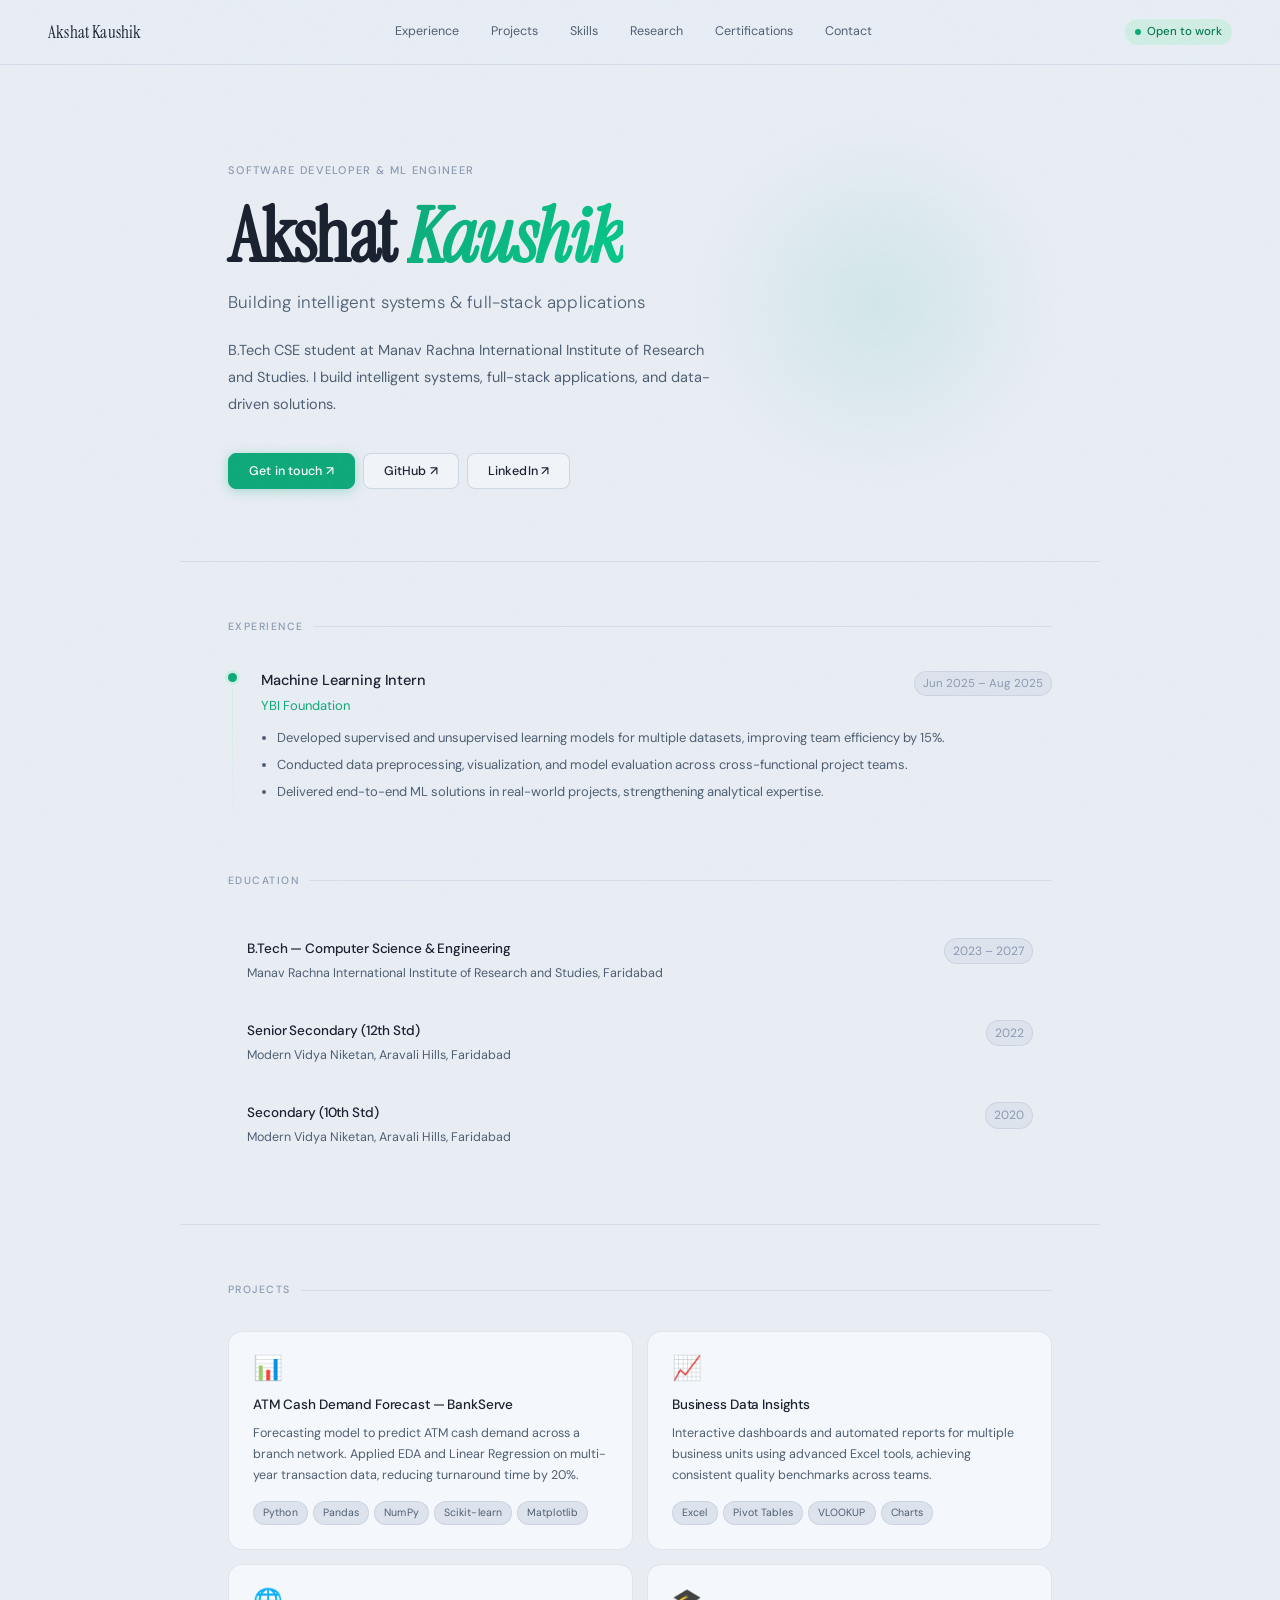
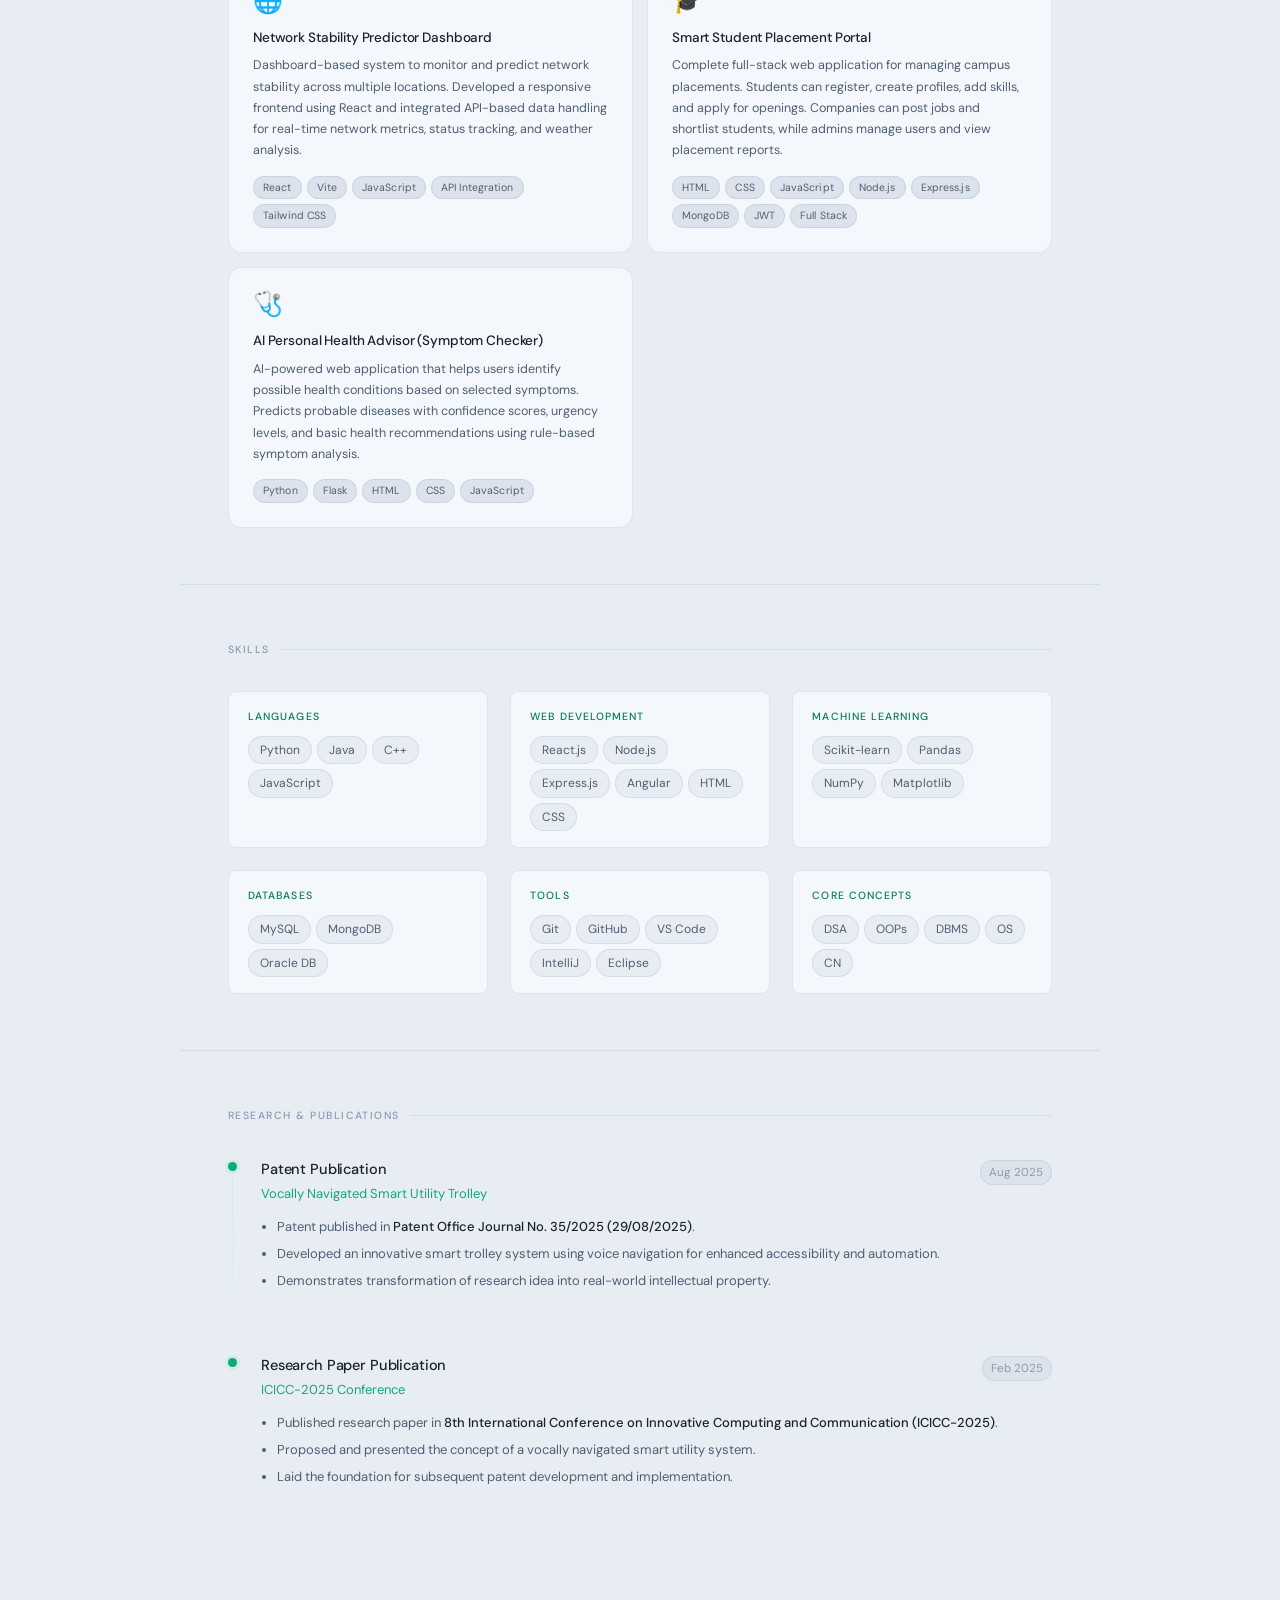
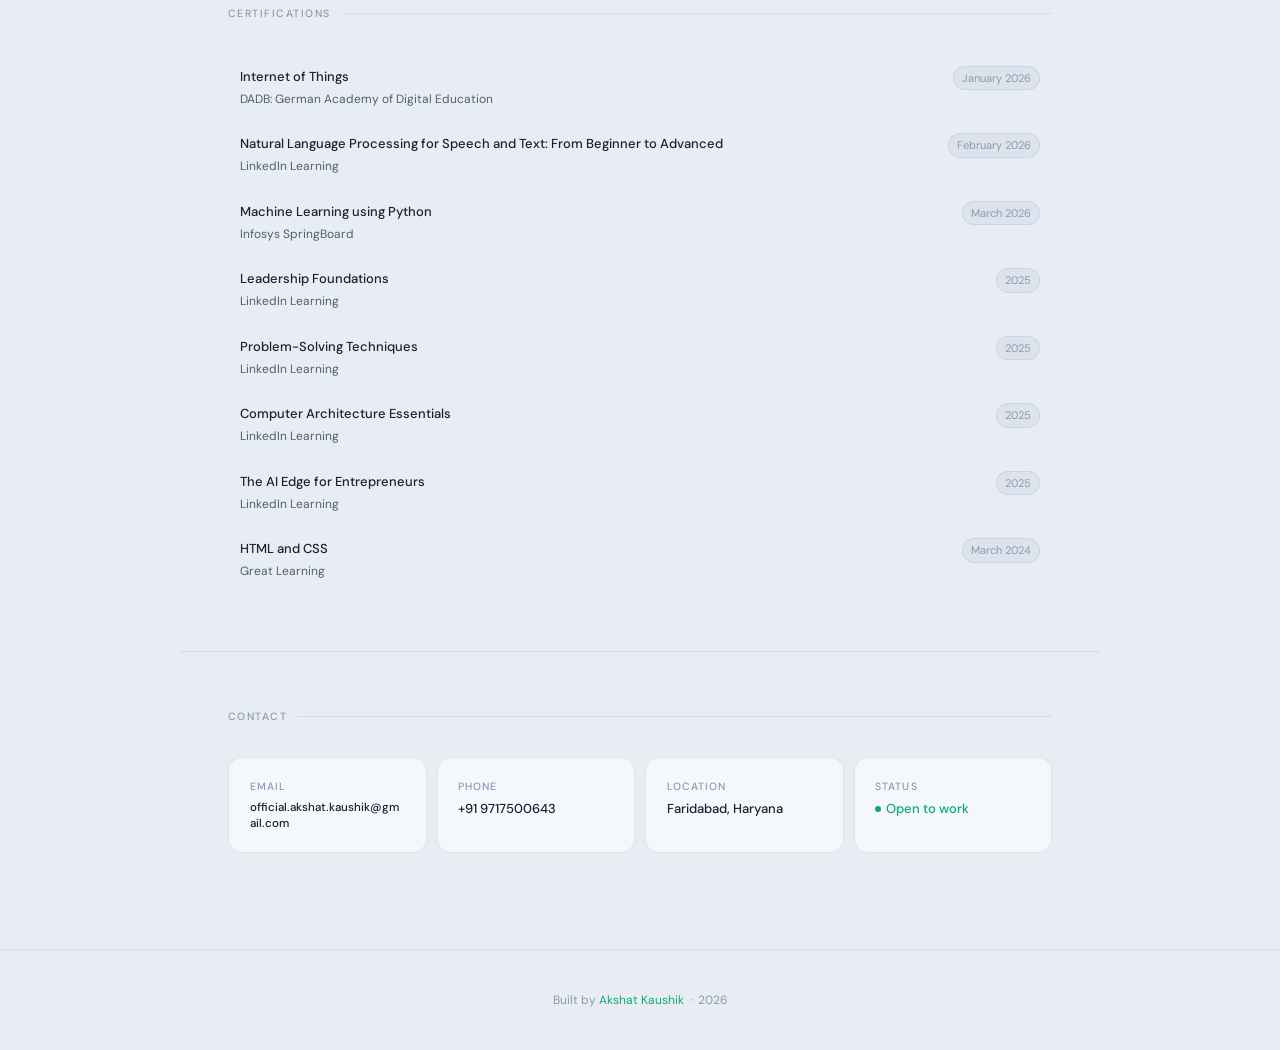
==== index.html @ cd7ef540 "Update print statement from 'Hello' to 'Goodbye'" ====
<!DOCTYPE html>
<html lang="en">
<head>
  <meta charset="UTF-8" />
  <meta name="viewport" content="width=device-width, initial-scale=1.0"/>
  <title>Akshat Kaushik — Portfolio</title>
  <link rel="preconnect" href="https://fonts.googleapis.com">
  <link href="https://fonts.googleapis.com/css2?family=Instrument+Serif:ital@0;1&family=DM+Sans:opsz,wght@9..40,300;9..40,400;9..40,500&display=swap" rel="stylesheet">
  <style>
    :root {
      --teal: #0EA97A;
      --teal-dark: #0A7A58;
      --teal-light: #d0ede4;
      --teal-glow: rgba(14,169,122,0.1);
      --text: #1a2230;
      --text-muted: #4e5f72;
      --text-faint: #8a9ab0;
      --border: rgba(99,130,166,0.15);
      --border-strong: rgba(99,130,166,0.25);
      --bg: #e8edf4;
      --bg-alt: #dde3ec;
      --white: #f0f4f9;
      --card-bg: #f4f7fb;
      --shadow-sm: 0 1px 3px rgba(60,80,110,0.07), 0 1px 8px rgba(60,80,110,0.05);
      --shadow-md: 0 4px 16px rgba(60,80,110,0.1), 0 1px 4px rgba(60,80,110,0.06);
      --shadow-lg: 0 12px 40px rgba(60,80,110,0.14), 0 2px 8px rgba(60,80,110,0.08);
      --radius: 14px;
      --radius-sm: 8px;
    }

    *, *::before, *::after { box-sizing: border-box; margin: 0; padding: 0; }
    html { scroll-behavior: smooth; }

    body {
      font-family: 'DM Sans', sans-serif;
      background: var(--bg);
      color: var(--text);
      font-size: 15px;
      line-height: 1.7;
      -webkit-font-smoothing: antialiased;
    }

    a { color: inherit; text-decoration: none; }

    /* ── NOISE TEXTURE OVERLAY ── */
    body::before {
      content: '';
      position: fixed;
      inset: 0;
      background-image: url("data:image/svg+xml,%3Csvg viewBox='0 0 200 200' xmlns='http://www.w3.org/2000/svg'%3E%3Cfilter id='n'%3E%3CfeTurbulence type='fractalNoise' baseFrequency='0.9' numOctaves='4' stitchTiles='stitch'/%3E%3C/filter%3E%3Crect width='100%25' height='100%25' filter='url(%23n)' opacity='0.03'/%3E%3C/svg%3E");
      pointer-events: none;
      z-index: 1000;
      opacity: 0.4;
    }

    /* ── NAV ── */
    nav {
      display: flex;
      justify-content: space-between;
      align-items: center;
      padding: 1.1rem 3rem;
      border-bottom: 1px solid var(--border);
      background: rgba(232,237,244,0.88);
      backdrop-filter: blur(16px) saturate(1.4);
      -webkit-backdrop-filter: blur(16px) saturate(1.4);
      position: sticky;
      top: 0;
      z-index: 100;
    }

    .nav-name {
      font-family: 'Instrument Serif', serif;
      font-size: 17px;
      letter-spacing: 0.01em;
    }

    .nav-links {
      display: flex;
      gap: 2rem;
      font-size: 12.5px;
      color: var(--text-muted);
      font-weight: 400;
    }

    .nav-links a {
      transition: color 0.15s;
      position: relative;
    }

    .nav-links a::after {
      content: '';
      position: absolute;
      bottom: -2px;
      left: 0;
      width: 0;
      height: 1px;
      background: var(--teal);
      transition: width 0.2s ease;
    }

    .nav-links a:hover { color: var(--teal); }
    .nav-links a:hover::after { width: 100%; }

    .nav-status {
      display: flex;
      align-items: center;
      gap: 6px;
      font-size: 11.5px;
      color: var(--teal-dark);
      background: var(--teal-light);
      padding: 3px 10px;
      border-radius: 20px;
      font-weight: 500;
    }

    .status-dot {
      width: 6px;
      height: 6px;
      border-radius: 50%;
      background: var(--teal);
      animation: pulse 2.4s ease-in-out infinite;
    }

    @keyframes pulse {
      0%, 100% { opacity: 1; transform: scale(1); }
      50% { opacity: 0.4; transform: scale(0.85); }
    }

    /* ── HERO ── */
    .hero {
      max-width: 920px;
      margin: 0 auto;
      padding: 6rem 3rem 4.5rem;
      position: relative;
    }

    .hero::before {
      content: '';
      position: absolute;
      top: 3rem;
      right: 2rem;
      width: 380px;
      height: 380px;
      background: radial-gradient(circle, var(--teal-glow) 0%, transparent 70%);
      pointer-events: none;
    }

    .hero-eyebrow {
      font-size: 11px;
      text-transform: uppercase;
      letter-spacing: 0.12em;
      color: var(--text-faint);
      margin-bottom: 1.2rem;
      font-weight: 500;
    }

    .hero-name {
      font-family: 'Instrument Serif', serif;
      font-size: clamp(48px, 7vw, 76px);
      line-height: 1.0;
      margin-bottom: 0.8rem;
      letter-spacing: -0.02em;
    }

    .hero-name em {
      font-style: italic;
      color: var(--teal);
      background: linear-gradient(135deg, var(--teal) 0%, #07c98a 100%);
      -webkit-background-clip: text;
      -webkit-text-fill-color: transparent;
      background-clip: text;
    }

    .hero-tagline {
      font-size: 17px;
      color: var(--text-muted);
      font-weight: 300;
      margin-bottom: 1.3rem;
      letter-spacing: 0.01em;
    }

    .hero-desc {
      font-size: 14.5px;
      color: var(--text-muted);
      max-width: 500px;
      margin-bottom: 2.2rem;
      line-height: 1.85;
    }

    .cta-row { display: flex; gap: 8px; flex-wrap: wrap; align-items: center; }

    .btn {
      font-size: 12.5px;
      font-family: 'DM Sans', sans-serif;
      font-weight: 500;
      padding: 9px 20px;
      border-radius: var(--radius-sm);
      border: 1px solid var(--border-strong);
      background: var(--white);
      color: var(--text);
      cursor: pointer;
      transition: all 0.18s ease;
      display: inline-flex;
      align-items: center;
      gap: 5px;
      letter-spacing: 0.01em;
    }

    .btn:hover {
      border-color: var(--border-strong);
      background: var(--bg-alt);
      transform: translateY(-1px);
      box-shadow: var(--shadow-sm);
    }

    .btn-primary {
      background: var(--teal);
      color: #fff;
      border-color: var(--teal);
      box-shadow: 0 2px 12px rgba(14,169,122,0.3);
    }

    .btn-primary:hover {
      background: var(--teal-dark);
      border-color: var(--teal-dark);
      box-shadow: 0 4px 20px rgba(14,169,122,0.4);
    }

    /* ── LAYOUT ── */
    .section {
      max-width: 920px;
      margin: 0 auto;
      padding: 3.5rem 3rem;
    }

    hr.divider {
      border: none;
      border-top: 1px solid var(--border);
      max-width: 920px;
      margin: 0 auto;
    }

    .section-label {
      font-size: 10.5px;
      text-transform: uppercase;
      letter-spacing: 0.14em;
      color: var(--text-faint);
      margin-bottom: 2rem;
      font-weight: 500;
      display: flex;
      align-items: center;
      gap: 10px;
    }

    .section-label::after {
      content: '';
      flex: 1;
      height: 1px;
      background: var(--border);
    }

    /* ── EXPERIENCE ── */
    .exp-item {
      display: flex;
      gap: 1.5rem;
      margin-bottom: 1.5rem;
    }

    .exp-track {
      display: flex;
      flex-direction: column;
      align-items: center;
      flex-shrink: 0;
      padding-top: 5px;
    }

    .exp-dot {
      width: 9px;
      height: 9px;
      border-radius: 50%;
      background: var(--teal);
      flex-shrink: 0;
      box-shadow: 0 0 0 3px var(--teal-light);
    }

    .exp-line {
      flex: 1;
      width: 1px;
      background: linear-gradient(to bottom, var(--teal-light), transparent);
      margin-top: 7px;
    }

    .exp-body {
      padding-bottom: 2rem;
      flex: 1;
    }

    .exp-meta {
      display: flex;
      justify-content: space-between;
      align-items: flex-start;
      flex-wrap: wrap;
      gap: 4px;
      margin-bottom: 10px;
    }

    .exp-role {
      font-size: 14.5px;
      font-weight: 500;
      letter-spacing: -0.01em;
    }

    .exp-company {
      font-size: 13px;
      color: var(--teal);
      margin-top: 2px;
      font-weight: 400;
    }

    .exp-date {
      font-size: 11.5px;
      color: var(--text-faint);
      margin-top: 3px;
      background: var(--bg-alt);
      padding: 2px 8px;
      border-radius: 20px;
      border: 1px solid var(--border);
    }

    .exp-bullets {
      padding-left: 1rem;
      margin-top: 8px;
    }

    .exp-bullets li {
      font-size: 13px;
      color: var(--text-muted);
      margin-bottom: 5px;
      line-height: 1.7;
    }

    .exp-bullets li strong {
      color: var(--text);
      font-weight: 500;
    }

    /* ── EDUCATION ── */
    .edu-list { display: flex; flex-direction: column; }

    .edu-item {
      padding: 1rem 1.2rem;
      border-radius: var(--radius-sm);
      margin-bottom: 4px;
      transition: background 0.15s;
      display: flex;
      justify-content: space-between;
      align-items: flex-start;
      gap: 1rem;
    }

    .edu-item:hover { background: var(--bg-alt); }

    .edu-degree {
      font-size: 13.5px;
      font-weight: 500;
      letter-spacing: -0.01em;
    }

    .edu-school {
      font-size: 12.5px;
      color: var(--text-muted);
      margin-top: 2px;
    }

    .edu-meta {
      font-size: 11.5px;
      color: var(--text-faint);
      text-align: right;
      flex-shrink: 0;
    }

    .edu-year {
      font-size: 12px;
      color: var(--text-faint);
      background: var(--bg-alt);
      padding: 2px 8px;
      border-radius: 20px;
      border: 1px solid var(--border);
      white-space: nowrap;
    }

    /* ── PROJECTS ── */
    .projects-grid {
      display: grid;
      grid-template-columns: repeat(auto-fill, minmax(270px, 1fr));
      gap: 14px;
    }

    .project-card {
      background: var(--card-bg);
      border: 1px solid var(--border);
      border-radius: var(--radius);
      padding: 1.5rem;
      transition: box-shadow 0.22s ease, transform 0.22s ease, border-color 0.22s ease;
      display: flex;
      flex-direction: column;
      gap: 0;
      position: relative;
      overflow: hidden;
    }

    .project-card::before {
      content: '';
      position: absolute;
      top: 0;
      left: 0;
      right: 0;
      height: 2px;
      background: linear-gradient(90deg, var(--teal), #07c98a);
      opacity: 0;
      transition: opacity 0.22s ease;
    }

    .project-card:hover {
      box-shadow: var(--shadow-lg);
      transform: translateY(-3px);
      border-color: rgba(14,169,122,0.2);
    }

    .project-card:hover::before {
      opacity: 1;
    }

    .project-header {
      display: flex;
      align-items: flex-start;
      justify-content: space-between;
      margin-bottom: 12px;
    }

    .project-icon {
      font-size: 24px;
      line-height: 1;
    }

    .project-arrow {
      font-size: 16px;
      color: var(--text-faint);
      opacity: 0;
      transform: translateX(-4px);
      transition: all 0.2s;
    }

    .project-card:hover .project-arrow {
      opacity: 1;
      transform: translateX(0);
    }

    .project-title {
      font-size: 13.5px;
      font-weight: 500;
      margin-bottom: 8px;
      letter-spacing: -0.01em;
      line-height: 1.45;
    }

    .project-desc {
      font-size: 12.5px;
      color: var(--text-muted);
      line-height: 1.7;
      margin-bottom: 14px;
      flex: 1;
    }

    .tech-pills {
      display: flex;
      flex-wrap: wrap;
      gap: 5px;
      margin-top: auto;
    }

    .tech-pill {
      font-size: 10.5px;
      padding: 2px 9px;
      border-radius: 20px;
      background: var(--bg-alt);
      color: var(--text-muted);
      border: 1px solid var(--border);
      font-weight: 400;
      letter-spacing: 0.01em;
    }

    /* ── SKILLS ── */
    .skills-grid {
      display: grid;
      grid-template-columns: repeat(auto-fill, minmax(230px, 1fr));
      gap: 1.4rem;
    }

    .skill-group {
      background: var(--card-bg);
      border: 1px solid var(--border);
      border-radius: var(--radius-sm);
      padding: 1rem 1.2rem;
    }

    .skill-group-name {
      font-size: 10.5px;
      color: var(--teal-dark);
      margin-bottom: 10px;
      text-transform: uppercase;
      letter-spacing: 0.1em;
      font-weight: 500;
    }

    .pills { display: flex; flex-wrap: wrap; gap: 5px; }

    .pill {
      font-size: 12px;
      padding: 3px 11px;
      border-radius: 20px;
      border: 1px solid var(--border);
      color: var(--text-muted);
      background: var(--bg);
      transition: all 0.15s;
    }

    .pill:hover {
      border-color: rgba(14,169,122,0.3);
      color: var(--teal-dark);
      background: var(--teal-light);
    }

    /* ── CERTIFICATIONS ── */
    .cert-row {
      display: flex;
      justify-content: space-between;
      align-items: flex-start;
      padding: 11px 12px;
      border-radius: var(--radius-sm);
      flex-wrap: wrap;
      gap: 6px;
      margin-bottom: 2px;
      transition: background 0.15s;
    }

    .cert-row:hover { background: var(--bg-alt); }

    .cert-name {
      font-size: 13px;
      font-weight: 500;
    }

    .cert-issuer {
      font-size: 12px;
      color: var(--text-muted);
      margin-top: 1px;
    }

    .cert-date {
      font-size: 11px;
      color: var(--text-faint);
      background: var(--bg-alt);
      padding: 2px 8px;
      border-radius: 20px;
      border: 1px solid var(--border);
      white-space: nowrap;
      align-self: flex-start;
      flex-shrink: 0;
    }

    /* ── CONTACT ── */
    .contact-grid {
      display: grid;
      grid-template-columns: repeat(auto-fill, minmax(180px, 1fr));
      gap: 10px;
    }

    .contact-card {
      background: var(--card-bg);
      border: 1px solid var(--border);
      border-radius: var(--radius);
      padding: 1.2rem 1.3rem;
      transition: box-shadow 0.2s, transform 0.2s;
    }

    .contact-card:hover {
      box-shadow: var(--shadow-md);
      transform: translateY(-2px);
    }

    .contact-label {
      font-size: 10.5px;
      color: var(--text-faint);
      text-transform: uppercase;
      letter-spacing: 0.1em;
      margin-bottom: 5px;
      font-weight: 500;
    }

    .contact-value {
      font-size: 13px;
      font-weight: 500;
      word-break: break-all;
      line-height: 1.4;
    }

    .contact-value.open {
      color: var(--teal);
      display: flex;
      align-items: center;
      gap: 5px;
    }

    .contact-value.open::before {
      content: '';
      width: 6px;
      height: 6px;
      border-radius: 50%;
      background: var(--teal);
      animation: pulse 2s infinite;
      flex-shrink: 0;
    }

    /* ── FOOTER ── */
    footer {
      text-align: center;
      padding: 2.5rem 2rem;
      font-size: 12px;
      color: var(--text-faint);
      border-top: 1px solid var(--border);
      margin-top: 2rem;
    }

    footer span {
      color: var(--teal);
    }

    /* ── FADE IN ── */
    .fade-in {
      opacity: 0;
      transform: translateY(18px);
      transition: opacity 0.55s ease, transform 0.55s ease;
    }

    .fade-in.visible {
      opacity: 1;
      transform: none;
    }

    /* ── RESPONSIVE ── */
    @media (max-width: 680px) {
      nav { padding: 1rem 1.4rem; }
      .nav-links { display: none; }
      .hero, .section { padding-left: 1.4rem; padding-right: 1.4rem; }
      .hero { padding-top: 3.5rem; }
      .projects-grid { grid-template-columns: 1fr; }
      .skills-grid { grid-template-columns: 1fr 1fr; }
    }
  </style>
</head>
<body>

<nav>
  <span class="nav-name">Akshat Kaushik</span>
  <div class="nav-links">
    <a href="#experience">Experience</a>
    <a href="#projects">Projects</a>
    <a href="#skills">Skills</a>
    <a href="#research">Research</a>
    <a href="#certifications">Certifications</a>
    <a href="#contact">Contact</a>
  </div>
  <div class="nav-status"><span class="status-dot"></span>Open to work</div>
</nav>

<!-- HERO -->
<div class="hero fade-in" id="about">
  <div class="hero-eyebrow">Software Developer &amp; ML Engineer</div>
  <h1 class="hero-name">Akshat <em>Kaushik</em></h1>
  <p class="hero-tagline">Building intelligent systems &amp; full-stack applications</p>
  <p class="hero-desc">B.Tech CSE student at Manav Rachna International Institute of Research and Studies. I build intelligent systems, full-stack applications, and data-driven solutions.</p>
  <div class="cta-row">
    <a href="mailto:official.akshat.kaushik@gmail.com"><button class="btn btn-primary">Get in touch ↗</button></a>
    <a href="https://github.com/Ak-270704" target="_blank"><button class="btn">GitHub ↗</button></a>
    <a href="https://www.linkedin.com/in/aksshat-kausshik-b6672625a/" target="_blank"><button class="btn">LinkedIn ↗</button></a>
  </div>
</div>

<hr class="divider">

<!-- EXPERIENCE + EDUCATION -->
<div class="section fade-in" id="experience">
  <div class="section-label">Experience</div>
  <div class="exp-item">
    <div class="exp-track">
      <div class="exp-dot"></div>
      <div class="exp-line"></div>
    </div>
    <div class="exp-body">
      <div class="exp-meta">
        <div>
          <div class="exp-role">Machine Learning Intern</div>
          <div class="exp-company">YBI Foundation</div>
        </div>
        <div class="exp-date">Jun 2025 – Aug 2025</div>
      </div>
      <ul class="exp-bullets">
        <li>Developed supervised and unsupervised learning models for multiple datasets, improving team efficiency by 15%.</li>
        <li>Conducted data preprocessing, visualization, and model evaluation across cross-functional project teams.</li>
        <li>Delivered end-to-end ML solutions in real-world projects, strengthening analytical expertise.</li>
      </ul>
    </div>
  </div>

  <div class="section-label" style="margin-top: 2rem;">Education</div>
  <div class="edu-list">
    <div class="edu-item">
      <div>
        <div class="edu-degree">B.Tech — Computer Science &amp; Engineering</div>
        <div class="edu-school">Manav Rachna International Institute of Research and Studies, Faridabad</div>
      </div>
      <div class="edu-year">2023 – 2027</div>
    </div>
    <div class="edu-item">
      <div>
        <div class="edu-degree">Senior Secondary (12th Std)</div>
        <div class="edu-school">Modern Vidya Niketan, Aravali Hills, Faridabad</div>
      </div>
      <div class="edu-year">2022</div>
    </div>
    <div class="edu-item">
      <div>
        <div class="edu-degree">Secondary (10th Std)</div>
        <div class="edu-school">Modern Vidya Niketan, Aravali Hills, Faridabad</div>
      </div>
      <div class="edu-year">2020</div>
    </div>
  </div>
</div>

<hr class="divider">

<!-- PROJECTS -->
<div class="section fade-in" id="projects">
  <div class="section-label">Projects</div>
  <div class="projects-grid">

    <div class="project-card">
      <div class="project-header">
        <div class="project-icon">📊</div>
        <span class="project-arrow">↗</span>
      </div>
      <div class="project-title">ATM Cash Demand Forecast — BankServe</div>
      <div class="project-desc">Forecasting model to predict ATM cash demand across a branch network. Applied EDA and Linear Regression on multi-year transaction data, reducing turnaround time by 20%.</div>
      <div class="tech-pills">
        <span class="tech-pill">Python</span>
        <span class="tech-pill">Pandas</span>
        <span class="tech-pill">NumPy</span>
        <span class="tech-pill">Scikit-learn</span>
        <span class="tech-pill">Matplotlib</span>
      </div>
    </div>

    <div class="project-card">
      <div class="project-header">
        <div class="project-icon">📈</div>
        <span class="project-arrow">↗</span>
      </div>
      <div class="project-title">Business Data Insights</div>
      <div class="project-desc">Interactive dashboards and automated reports for multiple business units using advanced Excel tools, achieving consistent quality benchmarks across teams.</div>
      <div class="tech-pills">
        <span class="tech-pill">Excel</span>
        <span class="tech-pill">Pivot Tables</span>
        <span class="tech-pill">VLOOKUP</span>
        <span class="tech-pill">Charts</span>
      </div>
    </div>

    <div class="project-card">
      <div class="project-header">
        <div class="project-icon">🌐</div>
        <span class="project-arrow">↗</span>
      </div>
      <div class="project-title">Network Stability Predictor Dashboard</div>
      <div class="project-desc">Dashboard-based system to monitor and predict network stability across multiple locations. Developed a responsive frontend using React and integrated API-based data handling for real-time network metrics, status tracking, and weather analysis.</div>
      <div class="tech-pills">
        <span class="tech-pill">React</span>
        <span class="tech-pill">Vite</span>
        <span class="tech-pill">JavaScript</span>
        <span class="tech-pill">API Integration</span>
        <span class="tech-pill">Tailwind CSS</span>
      </div>
    </div>

    <div class="project-card">
      <div class="project-header">
        <div class="project-icon">🎓</div>
        <span class="project-arrow">↗</span>
      </div>
      <div class="project-title">Smart Student Placement Portal</div>
      <div class="project-desc">Complete full-stack web application for managing campus placements. Students can register, create profiles, add skills, and apply for openings. Companies can post jobs and shortlist students, while admins manage users and view placement reports.</div>
      <div class="tech-pills">
        <span class="tech-pill">HTML</span>
        <span class="tech-pill">CSS</span>
        <span class="tech-pill">JavaScript</span>
        <span class="tech-pill">Node.js</span>
        <span class="tech-pill">Express.js</span>
        <span class="tech-pill">MongoDB</span>
        <span class="tech-pill">JWT</span>
        <span class="tech-pill">Full Stack</span>
      </div>
    </div>

    <div class="project-card">
      <div class="project-header">
        <div class="project-icon">🩺</div>
        <span class="project-arrow">↗</span>
      </div>
      <div class="project-title">AI Personal Health Advisor (Symptom Checker)</div>
      <div class="project-desc">AI-powered web application that helps users identify possible health conditions based on selected symptoms. Predicts probable diseases with confidence scores, urgency levels, and basic health recommendations using rule-based symptom analysis.</div>
      <div class="tech-pills">
        <span class="tech-pill">Python</span>
        <span class="tech-pill">Flask</span>
        <span class="tech-pill">HTML</span>
        <span class="tech-pill">CSS</span>
        <span class="tech-pill">JavaScript</span>
      </div>
    </div>

  </div>
</div>

<hr class="divider">

<!-- SKILLS -->
<div class="section fade-in" id="skills">
  <div class="section-label">Skills</div>
  <div class="skills-grid">
    <div class="skill-group">
      <div class="skill-group-name">Languages</div>
      <div class="pills">
        <span class="pill">Python</span><span class="pill">Java</span><span class="pill">C++</span><span class="pill">JavaScript</span>
      </div>
    </div>
    <div class="skill-group">
      <div class="skill-group-name">Web Development</div>
      <div class="pills">
        <span class="pill">React.js</span><span class="pill">Node.js</span><span class="pill">Express.js</span><span class="pill">Angular</span><span class="pill">HTML</span><span class="pill">CSS</span>
      </div>
    </div>
    <div class="skill-group">
      <div class="skill-group-name">Machine Learning</div>
      <div class="pills">
        <span class="pill">Scikit-learn</span><span class="pill">Pandas</span><span class="pill">NumPy</span><span class="pill">Matplotlib</span>
      </div>
    </div>
    <div class="skill-group">
      <div class="skill-group-name">Databases</div>
      <div class="pills">
        <span class="pill">MySQL</span><span class="pill">MongoDB</span><span class="pill">Oracle DB</span>
      </div>
    </div>
    <div class="skill-group">
      <div class="skill-group-name">Tools</div>
      <div class="pills">
        <span class="pill">Git</span><span class="pill">GitHub</span><span class="pill">VS Code</span><span class="pill">IntelliJ</span><span class="pill">Eclipse</span>
      </div>
    </div>
    <div class="skill-group">
      <div class="skill-group-name">Core Concepts</div>
      <div class="pills">
        <span class="pill">DSA</span><span class="pill">OOPs</span><span class="pill">DBMS</span><span class="pill">OS</span><span class="pill">CN</span>
      </div>
    </div>
  </div>
</div>

<hr class="divider">

<!-- RESEARCH & PUBLICATIONS -->
<div class="section fade-in" id="research">
  <div class="section-label">Research &amp; Publications</div>

  <div class="exp-item">
    <div class="exp-track">
      <div class="exp-dot"></div>
      <div class="exp-line"></div>
    </div>
    <div class="exp-body">
      <div class="exp-meta">
        <div>
          <div class="exp-role">Patent Publication</div>
          <div class="exp-company">Vocally Navigated Smart Utility Trolley</div>
        </div>
        <div class="exp-date">Aug 2025</div>
      </div>
      <ul class="exp-bullets">
        <li>Patent published in <strong>Patent Office Journal No. 35/2025 (29/08/2025)</strong>.</li>
        <li>Developed an innovative smart trolley system using voice navigation for enhanced accessibility and automation.</li>
        <li>Demonstrates transformation of research idea into real-world intellectual property.</li>
      </ul>
    </div>
  </div>

  <div class="exp-item">
    <div class="exp-track">
      <div class="exp-dot"></div>
    </div>
    <div class="exp-body">
      <div class="exp-meta">
        <div>
          <div class="exp-role">Research Paper Publication</div>
          <div class="exp-company">ICICC-2025 Conference</div>
        </div>
        <div class="exp-date">Feb 2025</div>
      </div>
      <ul class="exp-bullets">
        <li>Published research paper in <strong>8th International Conference on Innovative Computing and Communication (ICICC-2025)</strong>.</li>
        <li>Proposed and presented the concept of a vocally navigated smart utility system.</li>
        <li>Laid the foundation for subsequent patent development and implementation.</li>
      </ul>
    </div>
  </div>
</div>

<!-- CERTIFICATIONS -->
<div class="section fade-in" id="certifications" style="padding-top: 0;">
  <div class="section-label">Certifications</div>
  <div class="cert-row">
    <div><div class="cert-name">Internet of Things</div><div class="cert-issuer">DADB: German Academy of Digital Education</div></div>
    <div class="cert-date">January 2026</div>
  </div>
  <div class="cert-row">
    <div><div class="cert-name">Natural Language Processing for Speech and Text: From Beginner to Advanced</div><div class="cert-issuer">LinkedIn Learning</div></div>
    <div class="cert-date">February 2026</div>
  </div>
  <div class="cert-row">
    <div><div class="cert-name">Machine Learning using Python</div><div class="cert-issuer">Infosys SpringBoard</div></div>
    <div class="cert-date">March 2026</div>
  </div>
  <div class="cert-row">
    <div><div class="cert-name">Leadership Foundations</div><div class="cert-issuer">LinkedIn Learning</div></div>
    <div class="cert-date">2025</div>
  </div>
  <div class="cert-row">
    <div><div class="cert-name">Problem-Solving Techniques</div><div class="cert-issuer">LinkedIn Learning</div></div>
    <div class="cert-date">2025</div>
  </div>
  <div class="cert-row">
    <div><div class="cert-name">Computer Architecture Essentials</div><div class="cert-issuer">LinkedIn Learning</div></div>
    <div class="cert-date">2025</div>
  </div>
  <div class="cert-row">
    <div><div class="cert-name">The AI Edge for Entrepreneurs</div><div class="cert-issuer">LinkedIn Learning</div></div>
    <div class="cert-date">2025</div>
  </div>
  <div class="cert-row">
    <div><div class="cert-name">HTML and CSS</div><div class="cert-issuer">Great Learning</div></div>
    <div class="cert-date">March 2024</div>
  </div>
</div>

<hr class="divider">

<!-- CONTACT -->
<div class="section fade-in" id="contact" style="padding-bottom: 4rem;">
  <div class="section-label">Contact</div>
  <div class="contact-grid">
    <div class="contact-card">
      <div class="contact-label">Email</div>
      <div class="contact-value" style="font-size:11.5px;">official.akshat.kaushik@gmail.com</div>
    </div>
    <div class="contact-card">
      <div class="contact-label">Phone</div>
      <div class="contact-value">+91 9717500643</div>
    </div>
    <div class="contact-card">
      <div class="contact-label">Location</div>
      <div class="contact-value">Faridabad, Haryana</div>
    </div>
    <div class="contact-card">
      <div class="contact-label">Status</div>
      <div class="contact-value open">Open to work</div>
    </div>
  </div>
</div>

<footer>
  Built by <span>Akshat Kaushik</span> &nbsp;·&nbsp; 2026
</footer>

<script>
  const els = document.querySelectorAll('.fade-in');
  const obs = new IntersectionObserver(entries => {
    entries.forEach(e => { if (e.isIntersecting) { e.target.classList.add('visible'); } });
  }, { threshold: 0.07 });
  els.forEach(el => obs.observe(el));
</script>
</body>
</html>
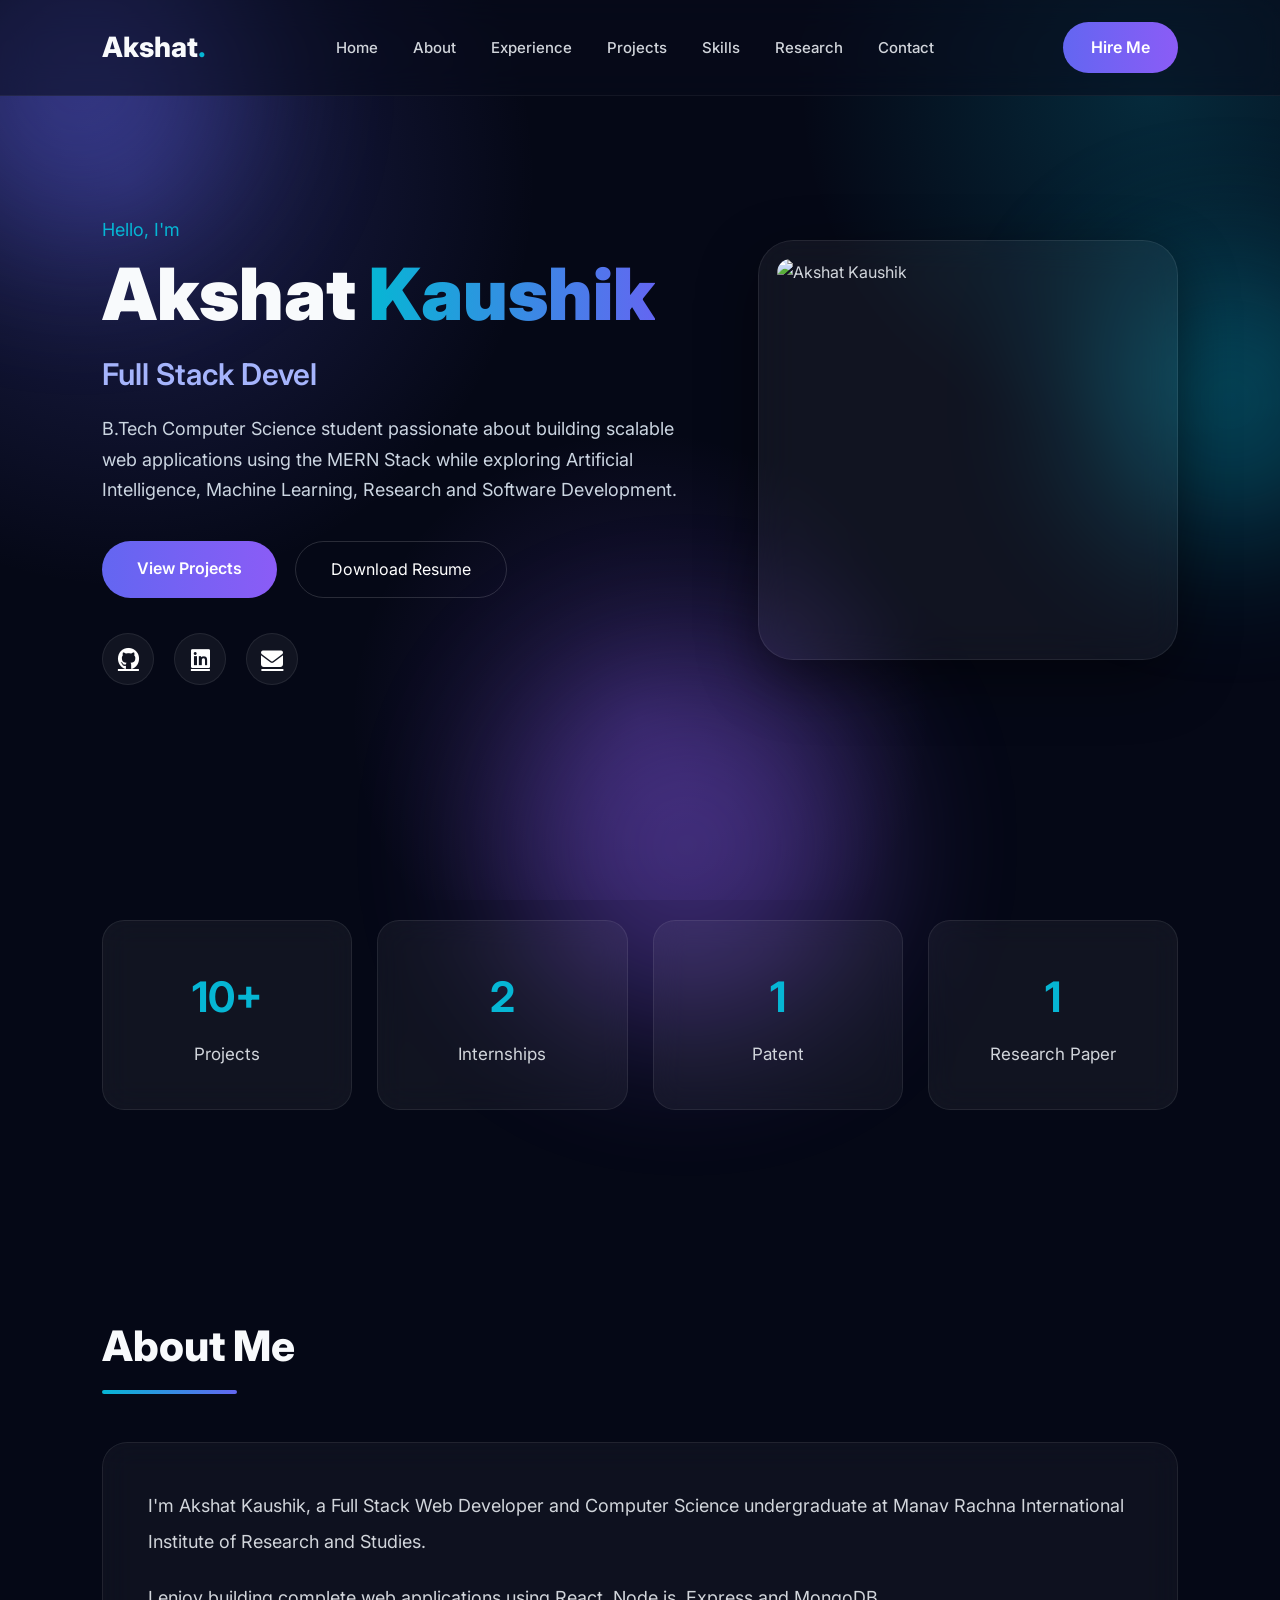
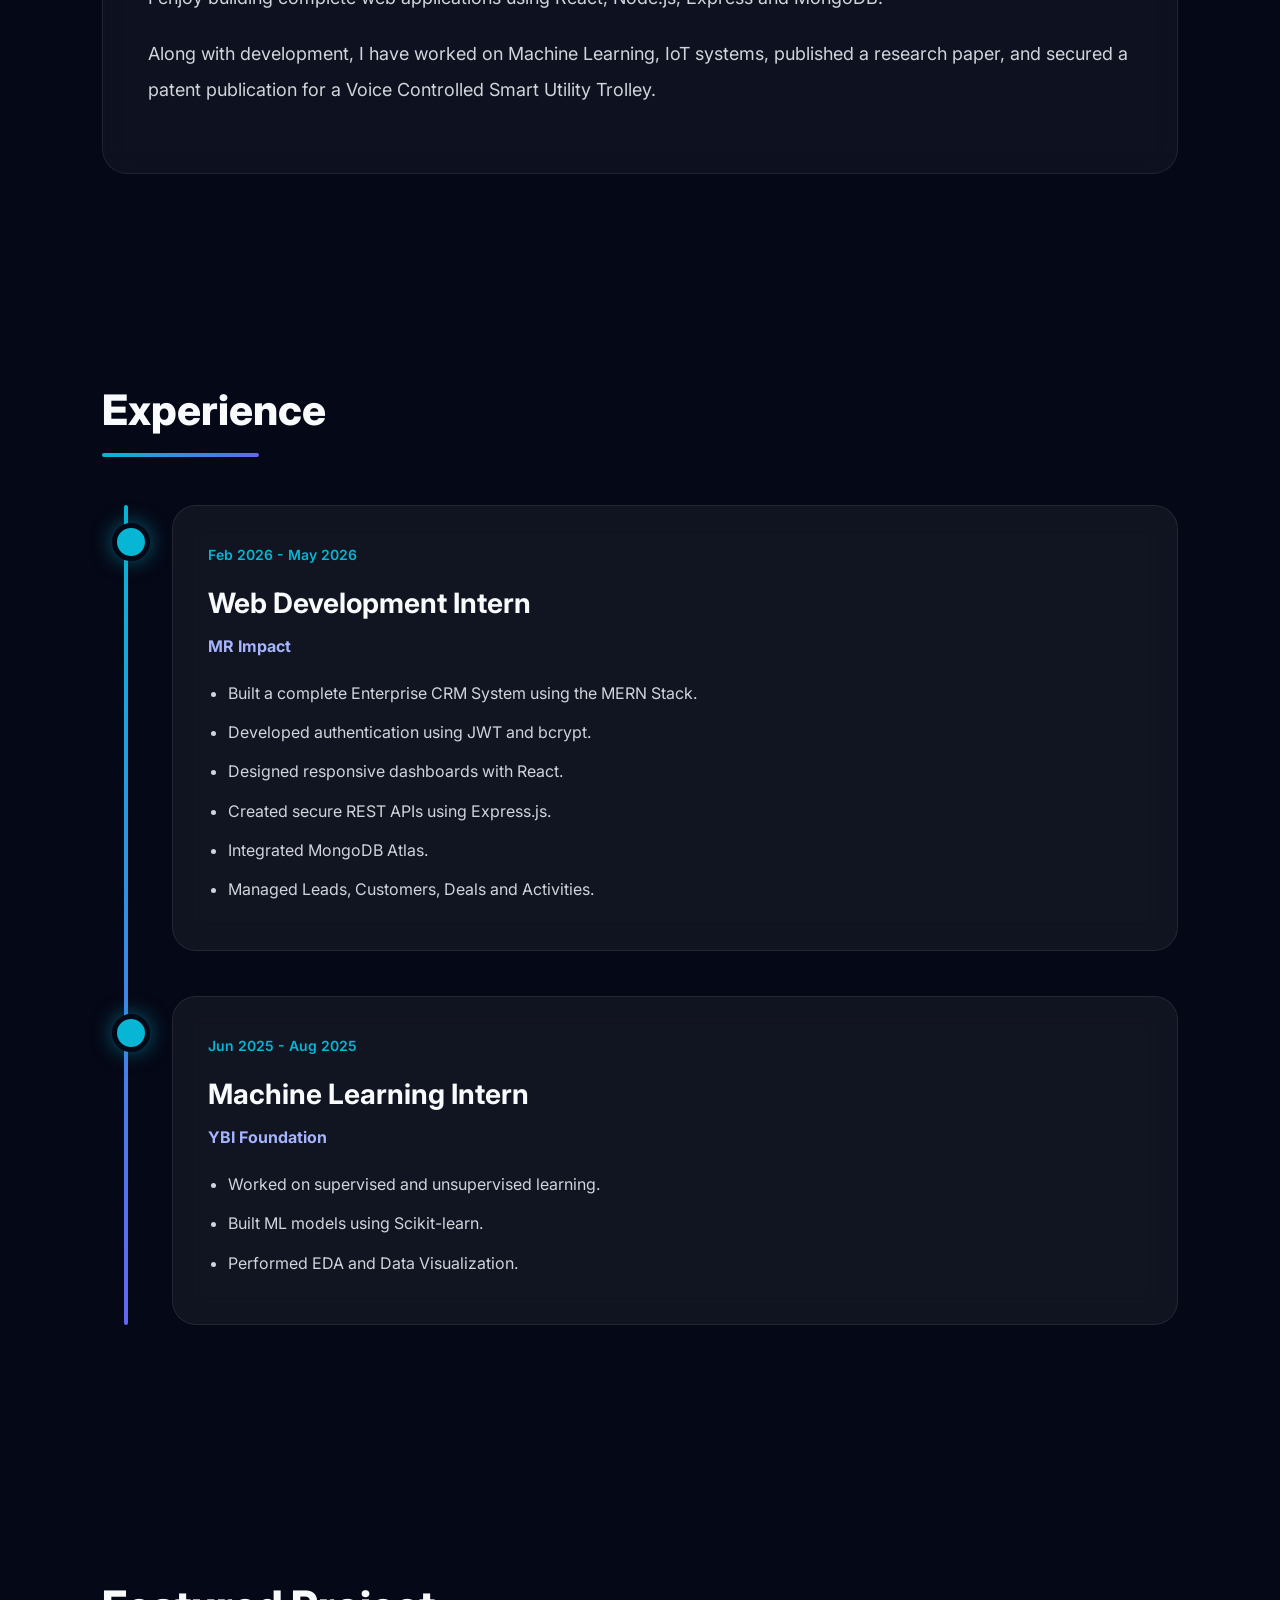
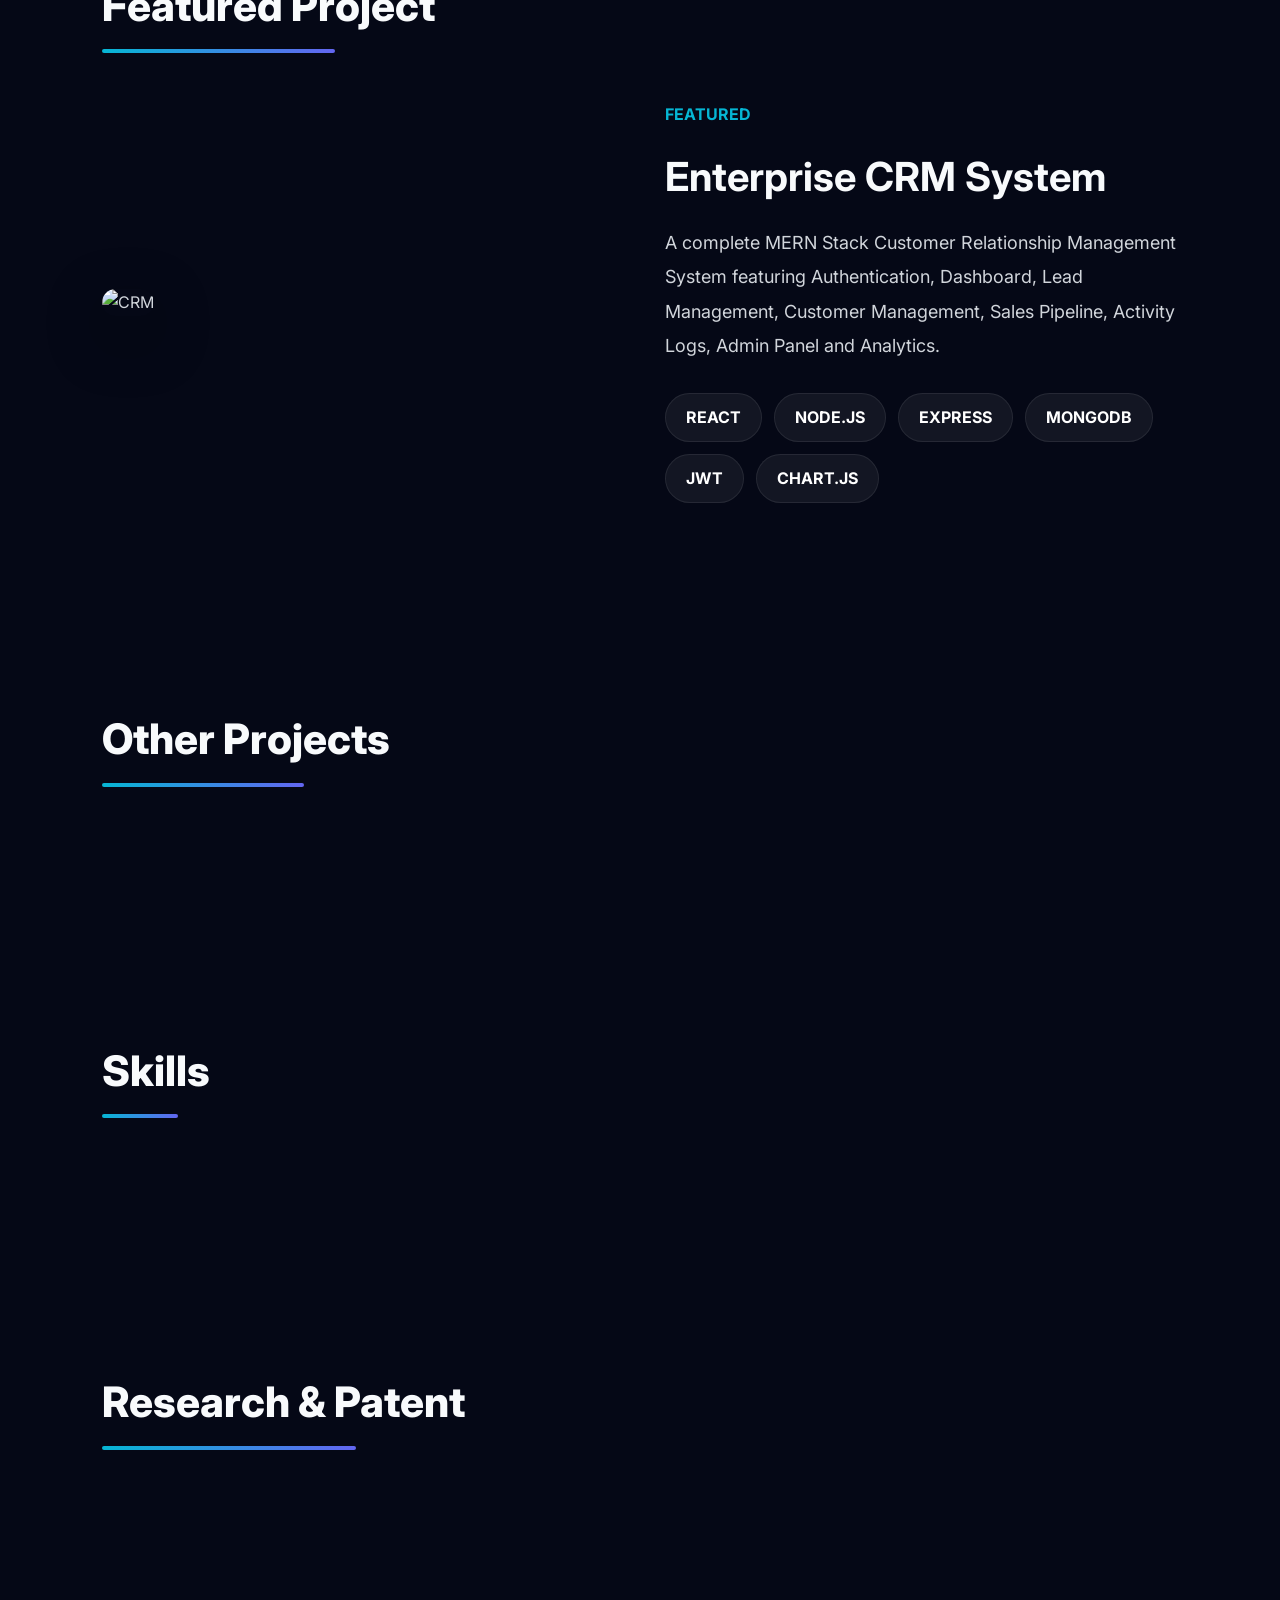
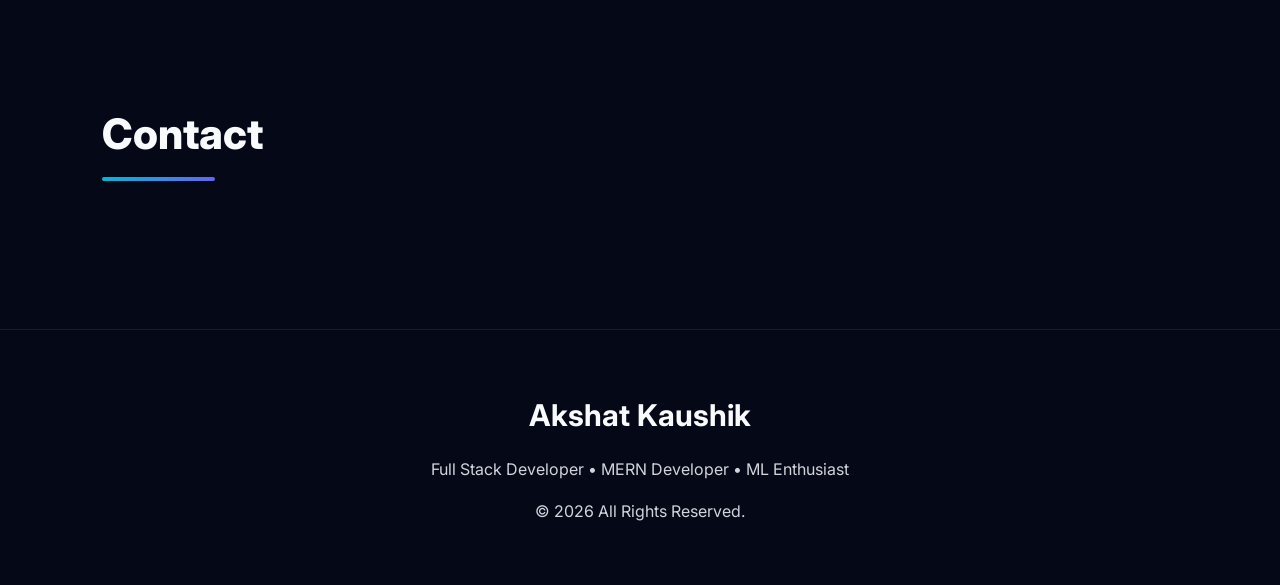
==== commit f80265e6: "Add files via upload" ====
--- a/index.html
+++ b/index.html
@@ -1,1001 +1,544 @@
 <!DOCTYPE html>
 <html lang="en">
+
 <head>
-  <meta charset="UTF-8" />
-  <meta name="viewport" content="width=device-width, initial-scale=1.0"/>
-  <title>Akshat Kaushik — Portfolio</title>
-  <link rel="preconnect" href="https://fonts.googleapis.com">
-  <link href="https://fonts.googleapis.com/css2?family=Instrument+Serif:ital@0;1&family=DM+Sans:opsz,wght@9..40,300;9..40,400;9..40,500&display=swap" rel="stylesheet">
-  <style>
-    :root {
-      --teal: #0EA97A;
-      --teal-dark: #0A7A58;
-      --teal-light: #d0ede4;
-      --teal-glow: rgba(14,169,122,0.1);
-      --text: #1a2230;
-      --text-muted: #4e5f72;
-      --text-faint: #8a9ab0;
-      --border: rgba(99,130,166,0.15);
-      --border-strong: rgba(99,130,166,0.25);
-      --bg: #e8edf4;
-      --bg-alt: #dde3ec;
-      --white: #f0f4f9;
-      --card-bg: #f4f7fb;
-      --shadow-sm: 0 1px 3px rgba(60,80,110,0.07), 0 1px 8px rgba(60,80,110,0.05);
-      --shadow-md: 0 4px 16px rgba(60,80,110,0.1), 0 1px 4px rgba(60,80,110,0.06);
-      --shadow-lg: 0 12px 40px rgba(60,80,110,0.14), 0 2px 8px rgba(60,80,110,0.08);
-      --radius: 14px;
-      --radius-sm: 8px;
-    }
-
-    *, *::before, *::after { box-sizing: border-box; margin: 0; padding: 0; }
-    html { scroll-behavior: smooth; }
-
-    body {
-      font-family: 'DM Sans', sans-serif;
-      background: var(--bg);
-      color: var(--text);
-      font-size: 15px;
-      line-height: 1.7;
-      -webkit-font-smoothing: antialiased;
-    }
-
-    a { color: inherit; text-decoration: none; }
-
-    /* ── NOISE TEXTURE OVERLAY ── */
-    body::before {
-      content: '';
-      position: fixed;
-      inset: 0;
-      background-image: url("data:image/svg+xml,%3Csvg viewBox='0 0 200 200' xmlns='http://www.w3.org/2000/svg'%3E%3Cfilter id='n'%3E%3CfeTurbulence type='fractalNoise' baseFrequency='0.9' numOctaves='4' stitchTiles='stitch'/%3E%3C/filter%3E%3Crect width='100%25' height='100%25' filter='url(%23n)' opacity='0.03'/%3E%3C/svg%3E");
-      pointer-events: none;
-      z-index: 1000;
-      opacity: 0.4;
-    }
-
-    /* ── NAV ── */
-    nav {
-      display: flex;
-      justify-content: space-between;
-      align-items: center;
-      padding: 1.1rem 3rem;
-      border-bottom: 1px solid var(--border);
-      background: rgba(232,237,244,0.88);
-      backdrop-filter: blur(16px) saturate(1.4);
-      -webkit-backdrop-filter: blur(16px) saturate(1.4);
-      position: sticky;
-      top: 0;
-      z-index: 100;
-    }
-
-    .nav-name {
-      font-family: 'Instrument Serif', serif;
-      font-size: 17px;
-      letter-spacing: 0.01em;
-    }
-
-    .nav-links {
-      display: flex;
-      gap: 2rem;
-      font-size: 12.5px;
-      color: var(--text-muted);
-      font-weight: 400;
-    }
-
-    .nav-links a {
-      transition: color 0.15s;
-      position: relative;
-    }
-
-    .nav-links a::after {
-      content: '';
-      position: absolute;
-      bottom: -2px;
-      left: 0;
-      width: 0;
-      height: 1px;
-      background: var(--teal);
-      transition: width 0.2s ease;
-    }
-
-    .nav-links a:hover { color: var(--teal); }
-    .nav-links a:hover::after { width: 100%; }
-
-    .nav-status {
-      display: flex;
-      align-items: center;
-      gap: 6px;
-      font-size: 11.5px;
-      color: var(--teal-dark);
-      background: var(--teal-light);
-      padding: 3px 10px;
-      border-radius: 20px;
-      font-weight: 500;
-    }
-
-    .status-dot {
-      width: 6px;
-      height: 6px;
-      border-radius: 50%;
-      background: var(--teal);
-      animation: pulse 2.4s ease-in-out infinite;
-    }
-
-    @keyframes pulse {
-      0%, 100% { opacity: 1; transform: scale(1); }
-      50% { opacity: 0.4; transform: scale(0.85); }
-    }
-
-    /* ── HERO ── */
-    .hero {
-      max-width: 920px;
-      margin: 0 auto;
-      padding: 6rem 3rem 4.5rem;
-      position: relative;
-    }
-
-    .hero::before {
-      content: '';
-      position: absolute;
-      top: 3rem;
-      right: 2rem;
-      width: 380px;
-      height: 380px;
-      background: radial-gradient(circle, var(--teal-glow) 0%, transparent 70%);
-      pointer-events: none;
-    }
-
-    .hero-eyebrow {
-      font-size: 11px;
-      text-transform: uppercase;
-      letter-spacing: 0.12em;
-      color: var(--text-faint);
-      margin-bottom: 1.2rem;
-      font-weight: 500;
-    }
-
-    .hero-name {
-      font-family: 'Instrument Serif', serif;
-      font-size: clamp(48px, 7vw, 76px);
-      line-height: 1.0;
-      margin-bottom: 0.8rem;
-      letter-spacing: -0.02em;
-    }
-
-    .hero-name em {
-      font-style: italic;
-      color: var(--teal);
-      background: linear-gradient(135deg, var(--teal) 0%, #07c98a 100%);
-      -webkit-background-clip: text;
-      -webkit-text-fill-color: transparent;
-      background-clip: text;
-    }
-
-    .hero-tagline {
-      font-size: 17px;
-      color: var(--text-muted);
-      font-weight: 300;
-      margin-bottom: 1.3rem;
-      letter-spacing: 0.01em;
-    }
-
-    .hero-desc {
-      font-size: 14.5px;
-      color: var(--text-muted);
-      max-width: 500px;
-      margin-bottom: 2.2rem;
-      line-height: 1.85;
-    }
-
-    .cta-row { display: flex; gap: 8px; flex-wrap: wrap; align-items: center; }
-
-    .btn {
-      font-size: 12.5px;
-      font-family: 'DM Sans', sans-serif;
-      font-weight: 500;
-      padding: 9px 20px;
-      border-radius: var(--radius-sm);
-      border: 1px solid var(--border-strong);
-      background: var(--white);
-      color: var(--text);
-      cursor: pointer;
-      transition: all 0.18s ease;
-      display: inline-flex;
-      align-items: center;
-      gap: 5px;
-      letter-spacing: 0.01em;
-    }
-
-    .btn:hover {
-      border-color: var(--border-strong);
-      background: var(--bg-alt);
-      transform: translateY(-1px);
-      box-shadow: var(--shadow-sm);
-    }
-
-    .btn-primary {
-      background: var(--teal);
-      color: #fff;
-      border-color: var(--teal);
-      box-shadow: 0 2px 12px rgba(14,169,122,0.3);
-    }
-
-    .btn-primary:hover {
-      background: var(--teal-dark);
-      border-color: var(--teal-dark);
-      box-shadow: 0 4px 20px rgba(14,169,122,0.4);
-    }
-
-    /* ── LAYOUT ── */
-    .section {
-      max-width: 920px;
-      margin: 0 auto;
-      padding: 3.5rem 3rem;
-    }
-
-    hr.divider {
-      border: none;
-      border-top: 1px solid var(--border);
-      max-width: 920px;
-      margin: 0 auto;
-    }
-
-    .section-label {
-      font-size: 10.5px;
-      text-transform: uppercase;
-      letter-spacing: 0.14em;
-      color: var(--text-faint);
-      margin-bottom: 2rem;
-      font-weight: 500;
-      display: flex;
-      align-items: center;
-      gap: 10px;
-    }
-
-    .section-label::after {
-      content: '';
-      flex: 1;
-      height: 1px;
-      background: var(--border);
-    }
-
-    /* ── EXPERIENCE ── */
-    .exp-item {
-      display: flex;
-      gap: 1.5rem;
-      margin-bottom: 1.5rem;
-    }
-
-    .exp-track {
-      display: flex;
-      flex-direction: column;
-      align-items: center;
-      flex-shrink: 0;
-      padding-top: 5px;
-    }
-
-    .exp-dot {
-      width: 9px;
-      height: 9px;
-      border-radius: 50%;
-      background: var(--teal);
-      flex-shrink: 0;
-      box-shadow: 0 0 0 3px var(--teal-light);
-    }
-
-    .exp-line {
-      flex: 1;
-      width: 1px;
-      background: linear-gradient(to bottom, var(--teal-light), transparent);
-      margin-top: 7px;
-    }
-
-    .exp-body {
-      padding-bottom: 2rem;
-      flex: 1;
-    }
-
-    .exp-meta {
-      display: flex;
-      justify-content: space-between;
-      align-items: flex-start;
-      flex-wrap: wrap;
-      gap: 4px;
-      margin-bottom: 10px;
-    }
-
-    .exp-role {
-      font-size: 14.5px;
-      font-weight: 500;
-      letter-spacing: -0.01em;
-    }
-
-    .exp-company {
-      font-size: 13px;
-      color: var(--teal);
-      margin-top: 2px;
-      font-weight: 400;
-    }
-
-    .exp-date {
-      font-size: 11.5px;
-      color: var(--text-faint);
-      margin-top: 3px;
-      background: var(--bg-alt);
-      padding: 2px 8px;
-      border-radius: 20px;
-      border: 1px solid var(--border);
-    }
-
-    .exp-bullets {
-      padding-left: 1rem;
-      margin-top: 8px;
-    }
-
-    .exp-bullets li {
-      font-size: 13px;
-      color: var(--text-muted);
-      margin-bottom: 5px;
-      line-height: 1.7;
-    }
-
-    .exp-bullets li strong {
-      color: var(--text);
-      font-weight: 500;
-    }
-
-    /* ── EDUCATION ── */
-    .edu-list { display: flex; flex-direction: column; }
-
-    .edu-item {
-      padding: 1rem 1.2rem;
-      border-radius: var(--radius-sm);
-      margin-bottom: 4px;
-      transition: background 0.15s;
-      display: flex;
-      justify-content: space-between;
-      align-items: flex-start;
-      gap: 1rem;
-    }
-
-    .edu-item:hover { background: var(--bg-alt); }
-
-    .edu-degree {
-      font-size: 13.5px;
-      font-weight: 500;
-      letter-spacing: -0.01em;
-    }
-
-    .edu-school {
-      font-size: 12.5px;
-      color: var(--text-muted);
-      margin-top: 2px;
-    }
-
-    .edu-meta {
-      font-size: 11.5px;
-      color: var(--text-faint);
-      text-align: right;
-      flex-shrink: 0;
-    }
-
-    .edu-year {
-      font-size: 12px;
-      color: var(--text-faint);
-      background: var(--bg-alt);
-      padding: 2px 8px;
-      border-radius: 20px;
-      border: 1px solid var(--border);
-      white-space: nowrap;
-    }
-
-    /* ── PROJECTS ── */
-    .projects-grid {
-      display: grid;
-      grid-template-columns: repeat(auto-fill, minmax(270px, 1fr));
-      gap: 14px;
-    }
-
-    .project-card {
-      background: var(--card-bg);
-      border: 1px solid var(--border);
-      border-radius: var(--radius);
-      padding: 1.5rem;
-      transition: box-shadow 0.22s ease, transform 0.22s ease, border-color 0.22s ease;
-      display: flex;
-      flex-direction: column;
-      gap: 0;
-      position: relative;
-      overflow: hidden;
-    }
-
-    .project-card::before {
-      content: '';
-      position: absolute;
-      top: 0;
-      left: 0;
-      right: 0;
-      height: 2px;
-      background: linear-gradient(90deg, var(--teal), #07c98a);
-      opacity: 0;
-      transition: opacity 0.22s ease;
-    }
-
-    .project-card:hover {
-      box-shadow: var(--shadow-lg);
-      transform: translateY(-3px);
-      border-color: rgba(14,169,122,0.2);
-    }
-
-    .project-card:hover::before {
-      opacity: 1;
-    }
-
-    .project-header {
-      display: flex;
-      align-items: flex-start;
-      justify-content: space-between;
-      margin-bottom: 12px;
-    }
-
-    .project-icon {
-      font-size: 24px;
-      line-height: 1;
-    }
-
-    .project-arrow {
-      font-size: 16px;
-      color: var(--text-faint);
-      opacity: 0;
-      transform: translateX(-4px);
-      transition: all 0.2s;
-    }
-
-    .project-card:hover .project-arrow {
-      opacity: 1;
-      transform: translateX(0);
-    }
-
-    .project-title {
-      font-size: 13.5px;
-      font-weight: 500;
-      margin-bottom: 8px;
-      letter-spacing: -0.01em;
-      line-height: 1.45;
-    }
-
-    .project-desc {
-      font-size: 12.5px;
-      color: var(--text-muted);
-      line-height: 1.7;
-      margin-bottom: 14px;
-      flex: 1;
-    }
-
-    .tech-pills {
-      display: flex;
-      flex-wrap: wrap;
-      gap: 5px;
-      margin-top: auto;
-    }
-
-    .tech-pill {
-      font-size: 10.5px;
-      padding: 2px 9px;
-      border-radius: 20px;
-      background: var(--bg-alt);
-      color: var(--text-muted);
-      border: 1px solid var(--border);
-      font-weight: 400;
-      letter-spacing: 0.01em;
-    }
-
-    /* ── SKILLS ── */
-    .skills-grid {
-      display: grid;
-      grid-template-columns: repeat(auto-fill, minmax(230px, 1fr));
-      gap: 1.4rem;
-    }
-
-    .skill-group {
-      background: var(--card-bg);
-      border: 1px solid var(--border);
-      border-radius: var(--radius-sm);
-      padding: 1rem 1.2rem;
-    }
-
-    .skill-group-name {
-      font-size: 10.5px;
-      color: var(--teal-dark);
-      margin-bottom: 10px;
-      text-transform: uppercase;
-      letter-spacing: 0.1em;
-      font-weight: 500;
-    }
-
-    .pills { display: flex; flex-wrap: wrap; gap: 5px; }
-
-    .pill {
-      font-size: 12px;
-      padding: 3px 11px;
-      border-radius: 20px;
-      border: 1px solid var(--border);
-      color: var(--text-muted);
-      background: var(--bg);
-      transition: all 0.15s;
-    }
-
-    .pill:hover {
-      border-color: rgba(14,169,122,0.3);
-      color: var(--teal-dark);
-      background: var(--teal-light);
-    }
-
-    /* ── CERTIFICATIONS ── */
-    .cert-row {
-      display: flex;
-      justify-content: space-between;
-      align-items: flex-start;
-      padding: 11px 12px;
-      border-radius: var(--radius-sm);
-      flex-wrap: wrap;
-      gap: 6px;
-      margin-bottom: 2px;
-      transition: background 0.15s;
-    }
-
-    .cert-row:hover { background: var(--bg-alt); }
-
-    .cert-name {
-      font-size: 13px;
-      font-weight: 500;
-    }
-
-    .cert-issuer {
-      font-size: 12px;
-      color: var(--text-muted);
-      margin-top: 1px;
-    }
-
-    .cert-date {
-      font-size: 11px;
-      color: var(--text-faint);
-      background: var(--bg-alt);
-      padding: 2px 8px;
-      border-radius: 20px;
-      border: 1px solid var(--border);
-      white-space: nowrap;
-      align-self: flex-start;
-      flex-shrink: 0;
-    }
-
-    /* ── CONTACT ── */
-    .contact-grid {
-      display: grid;
-      grid-template-columns: repeat(auto-fill, minmax(180px, 1fr));
-      gap: 10px;
-    }
-
-    .contact-card {
-      background: var(--card-bg);
-      border: 1px solid var(--border);
-      border-radius: var(--radius);
-      padding: 1.2rem 1.3rem;
-      transition: box-shadow 0.2s, transform 0.2s;
-    }
-
-    .contact-card:hover {
-      box-shadow: var(--shadow-md);
-      transform: translateY(-2px);
-    }
-
-    .contact-label {
-      font-size: 10.5px;
-      color: var(--text-faint);
-      text-transform: uppercase;
-      letter-spacing: 0.1em;
-      margin-bottom: 5px;
-      font-weight: 500;
-    }
-
-    .contact-value {
-      font-size: 13px;
-      font-weight: 500;
-      word-break: break-all;
-      line-height: 1.4;
-    }
-
-    .contact-value.open {
-      color: var(--teal);
-      display: flex;
-      align-items: center;
-      gap: 5px;
-    }
-
-    .contact-value.open::before {
-      content: '';
-      width: 6px;
-      height: 6px;
-      border-radius: 50%;
-      background: var(--teal);
-      animation: pulse 2s infinite;
-      flex-shrink: 0;
-    }
-
-    /* ── FOOTER ── */
-    footer {
-      text-align: center;
-      padding: 2.5rem 2rem;
-      font-size: 12px;
-      color: var(--text-faint);
-      border-top: 1px solid var(--border);
-      margin-top: 2rem;
-    }
-
-    footer span {
-      color: var(--teal);
-    }
-
-    /* ── FADE IN ── */
-    .fade-in {
-      opacity: 0;
-      transform: translateY(18px);
-      transition: opacity 0.55s ease, transform 0.55s ease;
-    }
-
-    .fade-in.visible {
-      opacity: 1;
-      transform: none;
-    }
-
-    /* ── RESPONSIVE ── */
-    @media (max-width: 680px) {
-      nav { padding: 1rem 1.4rem; }
-      .nav-links { display: none; }
-      .hero, .section { padding-left: 1.4rem; padding-right: 1.4rem; }
-      .hero { padding-top: 3.5rem; }
-      .projects-grid { grid-template-columns: 1fr; }
-      .skills-grid { grid-template-columns: 1fr 1fr; }
-    }
-  </style>
+    <meta charset="UTF-8">
+    <meta name="viewport" content="width=device-width, initial-scale=1.0">
+
+    <title>Akshat Kaushik | Full Stack Developer</title>
+
+    <meta name="description"
+        content="Portfolio of Akshat Kaushik - Full Stack MERN Developer, Web Developer, Machine Learning Enthusiast and Researcher.">
+
+    <meta name="keywords"
+        content="Akshat Kaushik, Portfolio, MERN Developer, Full Stack Developer, React, Node, MongoDB">
+
+    <link rel="icon" href="assets/favicon.ico">
+
+    <!-- Google Fonts -->
+    <link
+        href="https://fonts.googleapis.com/css2?family=Inter:wght@300;400;500;600;700;800&family=Poppins:wght@600;700&display=swap"
+        rel="stylesheet">
+
+    <!-- Font Awesome -->
+    <link rel="stylesheet"
+        href="https://cdnjs.cloudflare.com/ajax/libs/font-awesome/6.7.2/css/all.min.css">
+
+    <!-- CSS -->
+    <link rel="stylesheet" href="style.css">
 </head>
+
 <body>
 
-<nav>
-  <span class="nav-name">Akshat Kaushik</span>
-  <div class="nav-links">
-    <a href="#experience">Experience</a>
-    <a href="#projects">Projects</a>
-    <a href="#skills">Skills</a>
-    <a href="#research">Research</a>
-    <a href="#certifications">Certifications</a>
-    <a href="#contact">Contact</a>
-  </div>
-  <div class="nav-status"><span class="status-dot"></span>Open to work</div>
-</nav>
-
-<!-- HERO -->
-<div class="hero fade-in" id="about">
-  <div class="hero-eyebrow">Software Developer &amp; ML Engineer</div>
-  <h1 class="hero-name">Akshat <em>Kaushik</em></h1>
-  <p class="hero-tagline">Building intelligent systems &amp; full-stack applications</p>
-  <p class="hero-desc">B.Tech CSE student at Manav Rachna International Institute of Research and Studies. I build intelligent systems, full-stack applications, and data-driven solutions.</p>
-  <div class="cta-row">
-    <a href="mailto:official.akshat.kaushik@gmail.com"><button class="btn btn-primary">Get in touch ↗</button></a>
-    <a href="https://github.com/Ak-270704" target="_blank"><button class="btn">GitHub ↗</button></a>
-    <a href="https://www.linkedin.com/in/aksshat-kausshik-b6672625a/" target="_blank"><button class="btn">LinkedIn ↗</button></a>
-  </div>
-</div>
-
-<hr class="divider">
-
-<!-- EXPERIENCE + EDUCATION -->
-<div class="section fade-in" id="experience">
-  <div class="section-label">Experience</div>
-  <div class="exp-item">
-    <div class="exp-track">
-      <div class="exp-dot"></div>
-      <div class="exp-line"></div>
-    </div>
-    <div class="exp-body">
-      <div class="exp-meta">
-        <div>
-          <div class="exp-role">Machine Learning Intern</div>
-          <div class="exp-company">YBI Foundation</div>
-        </div>
-        <div class="exp-date">Jun 2025 – Aug 2025</div>
-      </div>
-      <ul class="exp-bullets">
-        <li>Developed supervised and unsupervised learning models for multiple datasets, improving team efficiency by 15%.</li>
-        <li>Conducted data preprocessing, visualization, and model evaluation across cross-functional project teams.</li>
-        <li>Delivered end-to-end ML solutions in real-world projects, strengthening analytical expertise.</li>
-      </ul>
-    </div>
-  </div>
-
-  <div class="section-label" style="margin-top: 2rem;">Education</div>
-  <div class="edu-list">
-    <div class="edu-item">
-      <div>
-        <div class="edu-degree">B.Tech — Computer Science &amp; Engineering</div>
-        <div class="edu-school">Manav Rachna International Institute of Research and Studies, Faridabad</div>
-      </div>
-      <div class="edu-year">2023 – 2027</div>
-    </div>
-    <div class="edu-item">
-      <div>
-        <div class="edu-degree">Senior Secondary (12th Std)</div>
-        <div class="edu-school">Modern Vidya Niketan, Aravali Hills, Faridabad</div>
-      </div>
-      <div class="edu-year">2022</div>
-    </div>
-    <div class="edu-item">
-      <div>
-        <div class="edu-degree">Secondary (10th Std)</div>
-        <div class="edu-school">Modern Vidya Niketan, Aravali Hills, Faridabad</div>
-      </div>
-      <div class="edu-year">2020</div>
-    </div>
-  </div>
-</div>
-
-<hr class="divider">
-
-<!-- PROJECTS -->
-<div class="section fade-in" id="projects">
-  <div class="section-label">Projects</div>
-  <div class="projects-grid">
-
-    <div class="project-card">
-      <div class="project-header">
-        <div class="project-icon">📊</div>
-        <span class="project-arrow">↗</span>
-      </div>
-      <div class="project-title">ATM Cash Demand Forecast — BankServe</div>
-      <div class="project-desc">Forecasting model to predict ATM cash demand across a branch network. Applied EDA and Linear Regression on multi-year transaction data, reducing turnaround time by 20%.</div>
-      <div class="tech-pills">
-        <span class="tech-pill">Python</span>
-        <span class="tech-pill">Pandas</span>
-        <span class="tech-pill">NumPy</span>
-        <span class="tech-pill">Scikit-learn</span>
-        <span class="tech-pill">Matplotlib</span>
-      </div>
-    </div>
-
-    <div class="project-card">
-      <div class="project-header">
-        <div class="project-icon">📈</div>
-        <span class="project-arrow">↗</span>
-      </div>
-      <div class="project-title">Business Data Insights</div>
-      <div class="project-desc">Interactive dashboards and automated reports for multiple business units using advanced Excel tools, achieving consistent quality benchmarks across teams.</div>
-      <div class="tech-pills">
-        <span class="tech-pill">Excel</span>
-        <span class="tech-pill">Pivot Tables</span>
-        <span class="tech-pill">VLOOKUP</span>
-        <span class="tech-pill">Charts</span>
-      </div>
-    </div>
-
-    <div class="project-card">
-      <div class="project-header">
-        <div class="project-icon">🌐</div>
-        <span class="project-arrow">↗</span>
-      </div>
-      <div class="project-title">Network Stability Predictor Dashboard</div>
-      <div class="project-desc">Dashboard-based system to monitor and predict network stability across multiple locations. Developed a responsive frontend using React and integrated API-based data handling for real-time network metrics, status tracking, and weather analysis.</div>
-      <div class="tech-pills">
-        <span class="tech-pill">React</span>
-        <span class="tech-pill">Vite</span>
-        <span class="tech-pill">JavaScript</span>
-        <span class="tech-pill">API Integration</span>
-        <span class="tech-pill">Tailwind CSS</span>
-      </div>
-    </div>
-
-    <div class="project-card">
-      <div class="project-header">
-        <div class="project-icon">🎓</div>
-        <span class="project-arrow">↗</span>
-      </div>
-      <div class="project-title">Smart Student Placement Portal</div>
-      <div class="project-desc">Complete full-stack web application for managing campus placements. Students can register, create profiles, add skills, and apply for openings. Companies can post jobs and shortlist students, while admins manage users and view placement reports.</div>
-      <div class="tech-pills">
-        <span class="tech-pill">HTML</span>
-        <span class="tech-pill">CSS</span>
-        <span class="tech-pill">JavaScript</span>
-        <span class="tech-pill">Node.js</span>
-        <span class="tech-pill">Express.js</span>
-        <span class="tech-pill">MongoDB</span>
-        <span class="tech-pill">JWT</span>
-        <span class="tech-pill">Full Stack</span>
-      </div>
-    </div>
-
-    <div class="project-card">
-      <div class="project-header">
-        <div class="project-icon">🩺</div>
-        <span class="project-arrow">↗</span>
-      </div>
-      <div class="project-title">AI Personal Health Advisor (Symptom Checker)</div>
-      <div class="project-desc">AI-powered web application that helps users identify possible health conditions based on selected symptoms. Predicts probable diseases with confidence scores, urgency levels, and basic health recommendations using rule-based symptom analysis.</div>
-      <div class="tech-pills">
-        <span class="tech-pill">Python</span>
-        <span class="tech-pill">Flask</span>
-        <span class="tech-pill">HTML</span>
-        <span class="tech-pill">CSS</span>
-        <span class="tech-pill">JavaScript</span>
-      </div>
-    </div>
-
-  </div>
-</div>
-
-<hr class="divider">
-
-<!-- SKILLS -->
-<div class="section fade-in" id="skills">
-  <div class="section-label">Skills</div>
-  <div class="skills-grid">
-    <div class="skill-group">
-      <div class="skill-group-name">Languages</div>
-      <div class="pills">
-        <span class="pill">Python</span><span class="pill">Java</span><span class="pill">C++</span><span class="pill">JavaScript</span>
-      </div>
-    </div>
-    <div class="skill-group">
-      <div class="skill-group-name">Web Development</div>
-      <div class="pills">
-        <span class="pill">React.js</span><span class="pill">Node.js</span><span class="pill">Express.js</span><span class="pill">Angular</span><span class="pill">HTML</span><span class="pill">CSS</span>
-      </div>
-    </div>
-    <div class="skill-group">
-      <div class="skill-group-name">Machine Learning</div>
-      <div class="pills">
-        <span class="pill">Scikit-learn</span><span class="pill">Pandas</span><span class="pill">NumPy</span><span class="pill">Matplotlib</span>
-      </div>
-    </div>
-    <div class="skill-group">
-      <div class="skill-group-name">Databases</div>
-      <div class="pills">
-        <span class="pill">MySQL</span><span class="pill">MongoDB</span><span class="pill">Oracle DB</span>
-      </div>
-    </div>
-    <div class="skill-group">
-      <div class="skill-group-name">Tools</div>
-      <div class="pills">
-        <span class="pill">Git</span><span class="pill">GitHub</span><span class="pill">VS Code</span><span class="pill">IntelliJ</span><span class="pill">Eclipse</span>
-      </div>
-    </div>
-    <div class="skill-group">
-      <div class="skill-group-name">Core Concepts</div>
-      <div class="pills">
-        <span class="pill">DSA</span><span class="pill">OOPs</span><span class="pill">DBMS</span><span class="pill">OS</span><span class="pill">CN</span>
-      </div>
-    </div>
-  </div>
-</div>
-
-<hr class="divider">
-
-<!-- RESEARCH & PUBLICATIONS -->
-<div class="section fade-in" id="research">
-  <div class="section-label">Research &amp; Publications</div>
-
-  <div class="exp-item">
-    <div class="exp-track">
-      <div class="exp-dot"></div>
-      <div class="exp-line"></div>
-    </div>
-    <div class="exp-body">
-      <div class="exp-meta">
-        <div>
-          <div class="exp-role">Patent Publication</div>
-          <div class="exp-company">Vocally Navigated Smart Utility Trolley</div>
-        </div>
-        <div class="exp-date">Aug 2025</div>
-      </div>
-      <ul class="exp-bullets">
-        <li>Patent published in <strong>Patent Office Journal No. 35/2025 (29/08/2025)</strong>.</li>
-        <li>Developed an innovative smart trolley system using voice navigation for enhanced accessibility and automation.</li>
-        <li>Demonstrates transformation of research idea into real-world intellectual property.</li>
-      </ul>
-    </div>
-  </div>
-
-  <div class="exp-item">
-    <div class="exp-track">
-      <div class="exp-dot"></div>
-    </div>
-    <div class="exp-body">
-      <div class="exp-meta">
-        <div>
-          <div class="exp-role">Research Paper Publication</div>
-          <div class="exp-company">ICICC-2025 Conference</div>
-        </div>
-        <div class="exp-date">Feb 2025</div>
-      </div>
-      <ul class="exp-bullets">
-        <li>Published research paper in <strong>8th International Conference on Innovative Computing and Communication (ICICC-2025)</strong>.</li>
-        <li>Proposed and presented the concept of a vocally navigated smart utility system.</li>
-        <li>Laid the foundation for subsequent patent development and implementation.</li>
-      </ul>
-    </div>
-  </div>
-</div>
-
-<!-- CERTIFICATIONS -->
-<div class="section fade-in" id="certifications" style="padding-top: 0;">
-  <div class="section-label">Certifications</div>
-  <div class="cert-row">
-    <div><div class="cert-name">Internet of Things</div><div class="cert-issuer">DADB: German Academy of Digital Education</div></div>
-    <div class="cert-date">January 2026</div>
-  </div>
-  <div class="cert-row">
-    <div><div class="cert-name">Natural Language Processing for Speech and Text: From Beginner to Advanced</div><div class="cert-issuer">LinkedIn Learning</div></div>
-    <div class="cert-date">February 2026</div>
-  </div>
-  <div class="cert-row">
-    <div><div class="cert-name">Machine Learning using Python</div><div class="cert-issuer">Infosys SpringBoard</div></div>
-    <div class="cert-date">March 2026</div>
-  </div>
-  <div class="cert-row">
-    <div><div class="cert-name">Leadership Foundations</div><div class="cert-issuer">LinkedIn Learning</div></div>
-    <div class="cert-date">2025</div>
-  </div>
-  <div class="cert-row">
-    <div><div class="cert-name">Problem-Solving Techniques</div><div class="cert-issuer">LinkedIn Learning</div></div>
-    <div class="cert-date">2025</div>
-  </div>
-  <div class="cert-row">
-    <div><div class="cert-name">Computer Architecture Essentials</div><div class="cert-issuer">LinkedIn Learning</div></div>
-    <div class="cert-date">2025</div>
-  </div>
-  <div class="cert-row">
-    <div><div class="cert-name">The AI Edge for Entrepreneurs</div><div class="cert-issuer">LinkedIn Learning</div></div>
-    <div class="cert-date">2025</div>
-  </div>
-  <div class="cert-row">
-    <div><div class="cert-name">HTML and CSS</div><div class="cert-issuer">Great Learning</div></div>
-    <div class="cert-date">March 2024</div>
-  </div>
-</div>
-
-<hr class="divider">
-
-<!-- CONTACT -->
-<div class="section fade-in" id="contact" style="padding-bottom: 4rem;">
-  <div class="section-label">Contact</div>
-  <div class="contact-grid">
-    <div class="contact-card">
-      <div class="contact-label">Email</div>
-      <div class="contact-value" style="font-size:11.5px;">official.akshat.kaushik@gmail.com</div>
-    </div>
-    <div class="contact-card">
-      <div class="contact-label">Phone</div>
-      <div class="contact-value">+91 9717500643</div>
-    </div>
-    <div class="contact-card">
-      <div class="contact-label">Location</div>
-      <div class="contact-value">Faridabad, Haryana</div>
-    </div>
-    <div class="contact-card">
-      <div class="contact-label">Status</div>
-      <div class="contact-value open">Open to work</div>
-    </div>
-  </div>
-</div>
-
-<footer>
-  Built by <span>Akshat Kaushik</span> &nbsp;·&nbsp; 2026
-</footer>
-
-<script>
-  const els = document.querySelectorAll('.fade-in');
-  const obs = new IntersectionObserver(entries => {
-    entries.forEach(e => { if (e.isIntersecting) { e.target.classList.add('visible'); } });
-  }, { threshold: 0.07 });
-  els.forEach(el => obs.observe(el));
-</script>
+    <!-- Scroll Progress -->
+    <div id="progress-bar"></div>
+
+    <!-- Background -->
+    <div class="bg-gradient"></div>
+    <div class="blob blob1"></div>
+    <div class="blob blob2"></div>
+    <div class="blob blob3"></div>
+
+    <!-- ================= NAVBAR ================= -->
+
+    <nav>
+
+        <div class="logo">
+            Akshat<span>.</span>
+        </div>
+
+        <ul class="nav-links">
+
+            <li><a href="#home">Home</a></li>
+
+            <li><a href="#about">About</a></li>
+
+            <li><a href="#experience">Experience</a></li>
+
+            <li><a href="#projects">Projects</a></li>
+
+            <li><a href="#skills">Skills</a></li>
+
+            <li><a href="#research">Research</a></li>
+
+            <li><a href="#contact">Contact</a></li>
+
+        </ul>
+
+        <a href="#contact" class="hire-btn">
+            Hire Me
+        </a>
+
+        <div class="menu-btn">
+            <i class="fa-solid fa-bars"></i>
+        </div>
+
+    </nav>
+
+    <!-- ================= HERO ================= -->
+
+    <section class="hero" id="home">
+
+        <div class="hero-left">
+
+            <p class="hello">
+                Hello, I'm
+            </p>
+
+            <h1>
+
+                Akshat
+
+                <span>Kaushik</span>
+
+            </h1>
+
+            <h3>
+
+                <span id="typing-text"></span>
+
+            </h3>
+
+            <p class="hero-description">
+
+                B.Tech Computer Science student passionate about building
+                scalable web applications using the MERN Stack while
+                exploring Artificial Intelligence, Machine Learning,
+                Research and Software Development.
+
+            </p>
+
+            <div class="hero-buttons">
+
+                <a href="#projects" class="primary-btn">
+
+                    View Projects
+
+                </a>
+
+                <a href="assets/Akshat_Resume.pdf" class="secondary-btn">
+
+                    Download Resume
+
+                </a>
+
+            </div>
+
+            <div class="social-icons">
+
+                <a href="https://github.com/Ak-270704" target="_blank">
+
+                    <i class="fab fa-github"></i>
+
+                </a>
+
+                <a href="https://linkedin.com/in/aksshat-kausshik-b6672625a"
+                    target="_blank">
+
+                    <i class="fab fa-linkedin"></i>
+
+                </a>
+
+                <a href="mailto:official.akshat.kaushik@gmail.com">
+
+                    <i class="fa-solid fa-envelope"></i>
+
+                </a>
+
+            </div>
+
+        </div>
+
+        <div class="hero-right">
+
+            <div class="profile-card">
+
+                <img src="assets/profile.jpg"
+                    alt="Akshat Kaushik">
+
+            </div>
+
+        </div>
+
+    </section>
+
+    <!-- ================= STATS ================= -->
+
+    <section class="stats">
+
+        <div class="stat-card">
+
+            <h2>15+</h2>
+
+            <p>Projects</p>
+
+        </div>
+
+        <div class="stat-card">
+
+            <h2>2</h2>
+
+            <p>Internships</p>
+
+        </div>
+
+        <div class="stat-card">
+
+            <h2>1</h2>
+
+            <p>Patent</p>
+
+        </div>
+
+        <div class="stat-card">
+
+            <h2>1</h2>
+
+            <p>Research Paper</p>
+
+        </div>
+
+    </section>
+
+    <!-- ================= ABOUT ================= -->
+
+    <section id="about" class="section">
+
+        <div class="section-title">
+
+            About Me
+
+        </div>
+
+        <div class="about-container">
+
+            <div class="about-text">
+
+                <p>
+
+                    I'm Akshat Kaushik, a Full Stack Web Developer and
+                    Computer Science undergraduate at Manav Rachna
+                    International Institute of Research and Studies.
+
+                </p>
+
+                <p>
+
+                    I enjoy building complete web applications using
+                    React, Node.js, Express and MongoDB.
+
+                </p>
+
+                <p>
+
+                    Along with development, I have worked on Machine
+                    Learning, IoT systems, published a research paper,
+                    and secured a patent publication for a Voice
+                    Controlled Smart Utility Trolley.
+
+                </p>
+
+            </div>
+
+        </div>
+
+    </section>
+
+    <!-- ================= EXPERIENCE ================= -->
+
+    <section class="section" id="experience">
+
+        <div class="section-title">
+
+            Experience
+
+        </div>
+
+        <div class="timeline">
+
+            <!-- Latest Internship -->
+
+            <div class="timeline-item">
+
+                <div class="timeline-content">
+
+                    <span class="date">
+
+                        Feb 2026 - May 2026
+
+                    </span>
+
+                    <h3>
+
+                        Web Development Intern
+
+                    </h3>
+
+                    <h4>
+
+                        MR Impact
+
+                    </h4>
+
+                    <ul>
+
+                        <li>
+
+                            Built a complete Enterprise CRM System using
+                            the MERN Stack.
+
+                        </li>
+
+                        <li>
+
+                            Developed authentication using JWT and bcrypt.
+
+                        </li>
+
+                        <li>
+
+                            Designed responsive dashboards with React.
+
+                        </li>
+
+                        <li>
+
+                            Created secure REST APIs using Express.js.
+
+                        </li>
+
+                        <li>
+
+                            Integrated MongoDB Atlas.
+
+                        </li>
+
+                        <li>
+
+                            Managed Leads, Customers, Deals and Activities.
+
+                        </li>
+
+                    </ul>
+
+                </div>
+
+            </div>
+
+            <!-- Previous Internship -->
+
+            <div class="timeline-item">
+
+                <div class="timeline-content">
+
+                    <span class="date">
+
+                        Jun 2025 - Aug 2025
+
+                    </span>
+
+                    <h3>
+
+                        Machine Learning Intern
+
+                    </h3>
+
+                    <h4>
+
+                        YBI Foundation
+
+                    </h4>
+
+                    <ul>
+
+                        <li>
+
+                            Worked on supervised and unsupervised learning.
+
+                        </li>
+
+                        <li>
+
+                            Built ML models using Scikit-learn.
+
+                        </li>
+
+                        <li>
+
+                            Performed EDA and Data Visualization.
+
+                        </li>
+
+                    </ul>
+
+                </div>
+
+            </div>
+
+        </div>
+
+    </section>
+
+    <!-- ================= FEATURED PROJECT ================= -->
+
+    <section class="section" id="projects">
+
+        <div class="section-title">
+
+            Featured Project
+
+        </div>
+
+        <div class="featured-project">
+
+            <div class="project-image">
+
+                <img src="assets/crm.png" alt="CRM">
+
+            </div>
+
+            <div class="project-content">
+
+                <span>
+
+                    Featured
+
+                </span>
+
+                <h2>
+
+                    Enterprise CRM System
+
+                </h2>
+
+                <p>
+
+                    A complete MERN Stack Customer Relationship Management
+                    System featuring Authentication, Dashboard,
+                    Lead Management, Customer Management,
+                    Sales Pipeline, Activity Logs,
+                    Admin Panel and Analytics.
+
+                </p>
+
+                <div class="tech-stack">
+
+                    <span>React</span>
+
+                    <span>Node.js</span>
+
+                    <span>Express</span>
+
+                    <span>MongoDB</span>
+
+                    <span>JWT</span>
+
+                    <span>Chart.js</span>
+
+                </div>
+
+            </div>
+
+        </div>
+
+    </section>
+
+    <!-- Other Projects -->
+
+    <section class="section">
+
+        <div class="section-title">
+
+            Other Projects
+
+        </div>
+
+        <div class="projects-grid">
+
+            <!-- Project Cards will go here -->
+
+        </div>
+
+    </section>
+
+    <!-- Skills -->
+
+    <section class="section" id="skills">
+
+        <div class="section-title">
+
+            Skills
+
+        </div>
+
+        <div class="skills-grid">
+
+            <!-- Skill cards -->
+
+        </div>
+
+    </section>
+
+    <!-- Research -->
+
+    <section class="section" id="research">
+
+        <div class="section-title">
+
+            Research & Patent
+
+        </div>
+
+        <div class="research-grid">
+
+            <!-- Cards -->
+
+        </div>
+
+    </section>
+
+    <!-- Contact -->
+
+    <section class="section" id="contact">
+
+        <div class="section-title">
+
+            Contact
+
+        </div>
+
+        <div class="contact-grid">
+
+            <!-- Contact cards -->
+
+        </div>
+
+    </section>
+
+    <footer>
+
+        <h3>
+
+            Akshat Kaushik
+
+        </h3>
+
+        <p>
+
+            Full Stack Developer • MERN Developer • ML Enthusiast
+
+        </p>
+
+        <p>
+
+            © 2026 All Rights Reserved.
+
+        </p>
+
+    </footer>
+
+    <script src="script.js"></script>
+
 </body>
-</html>
+
+</html>
--- a/style.css
+++ b/style.css
@@ -0,0 +1,1207 @@
+/* ===================================================
+        GOOGLE FONTS
+=================================================== */
+
+@import url('https://fonts.googleapis.com/css2?family=Inter:wght@300;400;500;600;700;800;900&display=swap');
+
+/* ===================================================
+        ROOT VARIABLES
+=================================================== */
+
+:root{
+
+    --bg:#050816;
+
+    --card:#111827;
+
+    --card2:#1b2433;
+
+    --primary:#6366f1;
+
+    --secondary:#8b5cf6;
+
+    --cyan:#06b6d4;
+
+    --white:#ffffff;
+
+    --text:#d1d5db;
+
+    --heading:#f8fafc;
+
+    --border:rgba(255,255,255,.08);
+
+    --shadow:0 20px 60px rgba(0,0,0,.45);
+
+}
+
+/* ===================================================
+        RESET
+=================================================== */
+
+*{
+
+margin:0;
+
+padding:0;
+
+box-sizing:border-box;
+
+}
+
+html{
+
+scroll-behavior:smooth;
+
+}
+
+body{
+
+font-family:'Inter',sans-serif;
+
+background:var(--bg);
+
+color:var(--text);
+
+overflow-x:hidden;
+
+line-height:1.7;
+
+}
+
+/* ===================================================
+        SCROLLBAR
+=================================================== */
+
+::-webkit-scrollbar{
+
+width:10px;
+
+}
+
+::-webkit-scrollbar-track{
+
+background:#09101d;
+
+}
+
+::-webkit-scrollbar-thumb{
+
+background:linear-gradient(var(--primary),var(--secondary));
+
+border-radius:20px;
+
+}
+
+/* ===================================================
+        BACKGROUND
+=================================================== */
+
+.bg-gradient{
+
+position:fixed;
+
+inset:0;
+
+background:
+
+radial-gradient(circle at 10% 20%,rgba(99,102,241,.25),transparent 30%),
+
+radial-gradient(circle at 90% 10%,rgba(6,182,212,.20),transparent 25%),
+
+radial-gradient(circle at 50% 80%,rgba(139,92,246,.18),transparent 30%),
+
+#050816;
+
+z-index:-5;
+
+}
+
+/* ===================================================
+        FLOATING BLOBS
+=================================================== */
+
+.blob{
+
+position:fixed;
+
+border-radius:50%;
+
+filter:blur(80px);
+
+opacity:.4;
+
+animation:float 10s ease-in-out infinite;
+
+z-index:-2;
+
+}
+
+.blob1{
+
+width:320px;
+
+height:320px;
+
+background:#6366f1;
+
+top:-80px;
+
+left:-80px;
+
+}
+
+.blob2{
+
+width:260px;
+
+height:260px;
+
+background:#06b6d4;
+
+right:-80px;
+
+top:30%;
+
+animation-delay:2s;
+
+}
+
+.blob3{
+
+width:350px;
+
+height:350px;
+
+background:#8b5cf6;
+
+bottom:-120px;
+
+left:40%;
+
+animation-delay:4s;
+
+}
+
+@keyframes float{
+
+0%{
+
+transform:translateY(0px);
+
+}
+
+50%{
+
+transform:translateY(-40px);
+
+}
+
+100%{
+
+transform:translateY(0px);
+
+}
+
+}
+
+/* ===================================================
+        SCROLL PROGRESS
+=================================================== */
+
+#progress-bar{
+
+position:fixed;
+
+top:0;
+
+left:0;
+
+height:4px;
+
+width:0;
+
+background:linear-gradient(90deg,var(--cyan),var(--primary));
+
+z-index:9999;
+
+}
+
+/* ===================================================
+        NAVBAR
+=================================================== */
+
+nav{
+
+position:fixed;
+
+top:0;
+
+left:0;
+
+width:100%;
+
+display:flex;
+
+justify-content:space-between;
+
+align-items:center;
+
+padding:22px 8%;
+
+background:rgba(8,12,28,.55);
+
+backdrop-filter:blur(16px);
+
+border-bottom:1px solid rgba(255,255,255,.05);
+
+z-index:999;
+
+transition:.4s;
+
+}
+
+.logo{
+
+font-size:28px;
+
+font-weight:800;
+
+color:var(--heading);
+
+}
+
+.logo span{
+
+color:var(--cyan);
+
+}
+
+.nav-links{
+
+display:flex;
+
+list-style:none;
+
+gap:35px;
+
+}
+
+.nav-links a{
+
+text-decoration:none;
+
+color:var(--text);
+
+font-size:15px;
+
+font-weight:500;
+
+transition:.3s;
+
+position:relative;
+
+}
+
+.nav-links a:hover{
+
+color:var(--white);
+
+}
+
+.nav-links a::after{
+
+content:'';
+
+position:absolute;
+
+bottom:-6px;
+
+left:0;
+
+width:0;
+
+height:2px;
+
+background:var(--cyan);
+
+transition:.3s;
+
+}
+
+.nav-links a:hover::after{
+
+width:100%;
+
+}
+
+.hire-btn{
+
+padding:12px 28px;
+
+border-radius:50px;
+
+text-decoration:none;
+
+background:linear-gradient(90deg,var(--primary),var(--secondary));
+
+color:#fff;
+
+font-weight:600;
+
+transition:.35s;
+
+}
+
+.hire-btn:hover{
+
+transform:translateY(-3px);
+
+box-shadow:0 10px 30px rgba(99,102,241,.45);
+
+}
+
+.menu-btn{
+
+display:none;
+
+font-size:28px;
+
+cursor:pointer;
+
+}
+
+/* ===================================================
+        HERO
+=================================================== */
+
+.hero{
+
+min-height:100vh;
+
+display:grid;
+
+grid-template-columns:1.2fr .8fr;
+
+align-items:center;
+
+padding:120px 8%;
+
+gap:70px;
+
+}
+
+.hello{
+
+font-size:18px;
+
+color:var(--cyan);
+
+margin-bottom:10px;
+
+}
+
+.hero h1{
+
+font-size:72px;
+
+line-height:1.05;
+
+font-weight:900;
+
+color:var(--heading);
+
+}
+
+.hero h1 span{
+
+background: linear-gradient(90deg, var(--cyan), var(--primary));
+    background-clip: text;
+    -webkit-background-clip: text;
+    -webkit-text-fill-color: transparent;
+
+}
+
+.hero h3{
+
+margin-top:18px;
+
+font-size:30px;
+
+font-weight:600;
+
+color:#a5b4fc;
+
+height:40px;
+
+}
+
+.hero-description{
+
+margin-top:25px;
+
+max-width:650px;
+
+font-size:18px;
+
+color:#cbd5e1;
+
+}
+
+/* ===================================================
+        BUTTONS
+=================================================== */
+
+.hero-buttons{
+
+display:flex;
+
+gap:18px;
+
+margin-top:35px;
+
+}
+
+.primary-btn{
+
+padding:14px 35px;
+
+border-radius:50px;
+
+text-decoration:none;
+
+background:linear-gradient(90deg,var(--primary),var(--secondary));
+
+color:#fff;
+
+font-weight:600;
+
+transition:.3s;
+
+}
+
+.secondary-btn{
+
+padding:14px 35px;
+
+border-radius:50px;
+
+border:1px solid rgba(255,255,255,.15);
+
+text-decoration:none;
+
+color:#fff;
+
+transition:.3s;
+
+}
+
+.primary-btn:hover,
+
+.secondary-btn:hover{
+
+transform:translateY(-4px);
+
+}
+
+/* ===================================================
+        SOCIAL ICONS
+=================================================== */
+
+.social-icons{
+
+display:flex;
+
+gap:20px;
+
+margin-top:35px;
+
+}
+
+.social-icons a{
+
+width:52px;
+
+height:52px;
+
+display:flex;
+
+justify-content:center;
+
+align-items:center;
+
+border-radius:50%;
+
+background:rgba(255,255,255,.05);
+
+border:1px solid rgba(255,255,255,.08);
+
+color:#fff;
+
+font-size:22px;
+
+transition:.35s;
+
+}
+
+.social-icons a:hover{
+
+background:linear-gradient(90deg,var(--primary),var(--secondary));
+
+transform:translateY(-6px);
+
+}
+
+/* ===================================================
+        PROFILE CARD
+=================================================== */
+
+.profile-card{
+
+width:420px;
+
+height:420px;
+
+margin:auto;
+
+background:rgba(255,255,255,.05);
+
+border:1px solid rgba(255,255,255,.08);
+
+backdrop-filter:blur(18px);
+
+border-radius:35px;
+
+padding:18px;
+
+box-shadow:var(--shadow);
+
+}
+
+.profile-card img{
+
+width:100%;
+
+height:100%;
+
+border-radius:25px;
+
+object-fit:cover;
+
+}
+
+/* ===================================================
+        STATS
+=================================================== */
+
+.stats{
+
+display:grid;
+
+grid-template-columns:repeat(4,1fr);
+
+gap:25px;
+
+padding:20px 8% 100px;
+
+}
+
+.stat-card{
+
+background:rgba(255,255,255,.05);
+
+border:1px solid rgba(255,255,255,.08);
+
+backdrop-filter:blur(15px);
+
+padding:40px;
+
+border-radius:22px;
+
+text-align:center;
+
+transition:.35s;
+
+}
+
+.stat-card:hover{
+
+transform:translateY(-8px);
+
+box-shadow:var(--shadow);
+
+}
+
+.stat-card h2{
+
+font-size:42px;
+
+color:var(--cyan);
+
+margin-bottom:8px;
+
+}
+
+.stat-card p{
+
+font-size:17px;
+
+}
+
+/* ===================================================
+        COMMON SECTION
+=================================================== */
+
+.section{
+
+padding:100px 8%;
+
+}
+
+.section-title{
+
+font-size:42px;
+
+font-weight:800;
+
+color:var(--heading);
+
+margin-bottom:60px;
+
+position:relative;
+
+display:inline-block;
+
+}
+
+.section-title::after{
+
+content:'';
+
+position:absolute;
+
+bottom:-12px;
+
+left:0;
+
+width:70%;
+
+height:4px;
+
+background:linear-gradient(90deg,var(--cyan),var(--primary));
+
+border-radius:20px;
+
+}
+
+/* ===================================================
+        ABOUT
+=================================================== */
+
+.about-container{
+
+display:grid;
+
+grid-template-columns:1fr;
+
+}
+
+.about-text{
+
+background:rgba(255,255,255,.04);
+
+border:1px solid rgba(255,255,255,.08);
+
+backdrop-filter:blur(15px);
+
+padding:45px;
+
+border-radius:25px;
+
+font-size:18px;
+
+line-height:2;
+
+}
+
+.about-text p{
+
+margin-bottom:20px;
+
+}
+/* ===================================================
+        EXPERIENCE TIMELINE
+=================================================== */
+
+.timeline{
+    position:relative;
+    max-width:1100px;
+    margin:auto;
+}
+
+.timeline::before{
+    content:"";
+    position:absolute;
+    left:22px;
+    top:0;
+    width:4px;
+    height:100%;
+    background:linear-gradient(var(--cyan),var(--primary));
+    border-radius:20px;
+}
+
+.timeline-item{
+    position:relative;
+    padding-left:70px;
+    margin-bottom:45px;
+}
+
+.timeline-item::before{
+    content:"";
+    position:absolute;
+    left:10px;
+    top:18px;
+    width:28px;
+    height:28px;
+    border-radius:50%;
+    background:var(--cyan);
+    border:5px solid var(--bg);
+    box-shadow:0 0 20px rgba(6,182,212,.5);
+}
+
+.timeline-content{
+    background:rgba(255,255,255,.05);
+    border:1px solid rgba(255,255,255,.08);
+    backdrop-filter:blur(15px);
+    padding:35px;
+    border-radius:24px;
+    transition:.35s;
+}
+
+.timeline-content:hover{
+    transform:translateY(-8px);
+    box-shadow:var(--shadow);
+}
+
+.timeline-content .date{
+    color:var(--cyan);
+    font-size:14px;
+    font-weight:600;
+}
+
+.timeline-content h3{
+    color:var(--heading);
+    font-size:28px;
+    margin:12px 0 5px;
+}
+
+.timeline-content h4{
+    color:#a5b4fc;
+    margin-bottom:20px;
+}
+
+.timeline-content ul{
+    padding-left:20px;
+}
+
+.timeline-content li{
+    margin-bottom:12px;
+}
+
+/* ===================================================
+        FEATURED PROJECT
+=================================================== */
+
+.featured-project{
+    display:grid;
+    grid-template-columns:1fr 1fr;
+    gap:50px;
+    align-items:center;
+}
+
+.project-image img{
+    width:100%;
+    border-radius:25px;
+    box-shadow:var(--shadow);
+}
+
+.project-content span{
+    color:var(--cyan);
+    font-weight:700;
+    text-transform:uppercase;
+}
+
+.project-content h2{
+    color:var(--heading);
+    font-size:40px;
+    margin:15px 0;
+}
+
+.project-content p{
+    font-size:18px;
+    line-height:1.9;
+}
+
+.tech-stack{
+    display:flex;
+    flex-wrap:wrap;
+    gap:12px;
+    margin-top:30px;
+}
+
+.tech-stack span{
+    background:rgba(255,255,255,.06);
+    padding:10px 20px;
+    border-radius:40px;
+    border:1px solid rgba(255,255,255,.08);
+    color:#fff;
+}
+
+/* ===================================================
+        PROJECT GRID
+=================================================== */
+
+.projects-grid{
+    display:grid;
+    grid-template-columns:repeat(auto-fit,minmax(320px,1fr));
+    gap:30px;
+}
+
+.project-card{
+    background:rgba(255,255,255,.05);
+    border:1px solid rgba(255,255,255,.08);
+    border-radius:24px;
+    overflow:hidden;
+    transition:.35s;
+}
+
+.project-card:hover{
+    transform:translateY(-10px);
+    box-shadow:var(--shadow);
+}
+
+.project-card img{
+    width:100%;
+    height:220px;
+    object-fit:cover;
+}
+
+.project-info{
+    padding:28px;
+}
+
+.project-info h3{
+    color:var(--heading);
+    margin-bottom:15px;
+}
+
+.project-info p{
+    margin-bottom:20px;
+}
+
+.project-links{
+    display:flex;
+    gap:15px;
+}
+
+.project-links a{
+    text-decoration:none;
+    color:#fff;
+    padding:10px 20px;
+    border-radius:30px;
+    background:linear-gradient(90deg,var(--primary),var(--secondary));
+}
+
+/* ===================================================
+        SKILLS
+=================================================== */
+
+.skills-grid{
+    display:grid;
+    grid-template-columns:repeat(auto-fit,minmax(240px,1fr));
+    gap:25px;
+}
+
+.skill-card{
+    background:rgba(255,255,255,.05);
+    border:1px solid rgba(255,255,255,.08);
+    border-radius:24px;
+    padding:35px;
+    transition:.35s;
+}
+
+.skill-card:hover{
+    transform:translateY(-8px);
+    box-shadow:var(--shadow);
+}
+
+.skill-card h3{
+    color:var(--heading);
+    margin-bottom:20px;
+}
+
+.skill-tags{
+    display:flex;
+    flex-wrap:wrap;
+    gap:10px;
+}
+
+.skill-tags span{
+    padding:8px 16px;
+    border-radius:30px;
+    background:rgba(255,255,255,.06);
+    color:#fff;
+}
+
+/* ===================================================
+        RESEARCH
+=================================================== */
+
+.research-grid{
+    display:grid;
+    grid-template-columns:repeat(auto-fit,minmax(420px,1fr));
+    gap:30px;
+}
+
+.research-card{
+    background:rgba(255,255,255,.05);
+    border-radius:25px;
+    padding:35px;
+    border:1px solid rgba(255,255,255,.08);
+}
+
+.research-card h3{
+    color:var(--heading);
+    margin-bottom:15px;
+}
+
+.research-card span{
+    color:var(--cyan);
+    font-weight:600;
+}
+
+.research-card p{
+    margin-top:18px;
+    line-height:1.9;
+}
+
+/* ===================================================
+        CONTACT
+=================================================== */
+
+.contact-grid{
+    display:grid;
+    grid-template-columns:repeat(auto-fit,minmax(250px,1fr));
+    gap:25px;
+}
+
+.contact-card{
+    text-align:center;
+    padding:40px;
+    border-radius:24px;
+    background:rgba(255,255,255,.05);
+    border:1px solid rgba(255,255,255,.08);
+    transition:.35s;
+}
+
+.contact-card:hover{
+    transform:translateY(-8px);
+    box-shadow:var(--shadow);
+}
+
+.contact-card i{
+    font-size:40px;
+    color:var(--cyan);
+    margin-bottom:20px;
+}
+
+.contact-card h3{
+    color:var(--heading);
+    margin-bottom:10px;
+}
+
+.contact-card a{
+    color:var(--text);
+    text-decoration:none;
+}
+
+.contact-card a:hover{
+    color:var(--cyan);
+}
+
+/* ===================================================
+        FOOTER
+=================================================== */
+
+footer{
+    padding:60px 8%;
+    text-align:center;
+    border-top:1px solid rgba(255,255,255,.08);
+}
+
+footer h3{
+    color:var(--heading);
+    font-size:30px;
+}
+
+footer p{
+    margin-top:15px;
+}
+
+/* ===================================================
+        RESPONSIVE
+=================================================== */
+
+@media(max-width:992px){
+
+.hero{
+    grid-template-columns:1fr;
+    text-align:center;
+}
+
+.profile-card{
+    width:330px;
+    height:330px;
+}
+
+.featured-project{
+    grid-template-columns:1fr;
+}
+
+.stats{
+    grid-template-columns:repeat(2,1fr);
+}
+
+}
+
+@media(max-width:768px){
+
+.nav-links{
+    display:none;
+}
+
+.menu-btn{
+    display:block;
+    color:#fff;
+}
+
+.hero h1{
+    font-size:54px;
+}
+
+.hero h3{
+    font-size:24px;
+}
+
+.hero-description{
+    font-size:16px;
+}
+
+.hero-buttons{
+    flex-direction:column;
+}
+
+.social-icons{
+    justify-content:center;
+}
+
+.stats{
+    grid-template-columns:1fr;
+}
+
+.section-title{
+    font-size:34px;
+}
+
+.timeline::before{
+    left:16px;
+}
+
+.timeline-item{
+    padding-left:55px;
+}
+
+.timeline-item::before{
+    left:4px;
+}
+
+.project-content h2{
+    font-size:32px;
+}
+
+.research-grid{
+    grid-template-columns:1fr;
+}
+
+}
+
+@media(max-width:576px){
+
+nav{
+    padding:18px 6%;
+}
+
+.hero{
+    padding:120px 6%;
+}
+
+.section{
+    padding:80px 6%;
+}
+
+.profile-card{
+    width:260px;
+    height:260px;
+}
+
+.hero h1{
+    font-size:44px;
+}
+
+.hero h3{
+    font-size:20px;
+}
+
+.section-title{
+    font-size:28px;
+}
+
+.timeline-content{
+    padding:25px;
+}
+
+.project-content h2{
+    font-size:28px;
+}
+
+.contact-card{
+    padding:30px;
+}
+
+}
+@media(max-width:768px){
+
+.nav-links.active{
+
+display:flex;
+
+position:absolute;
+
+top:80px;
+
+left:0;
+
+width:100%;
+
+flex-direction:column;
+
+align-items:center;
+
+background:#050816;
+
+padding:30px;
+
+gap:25px;
+
+}
+
+}
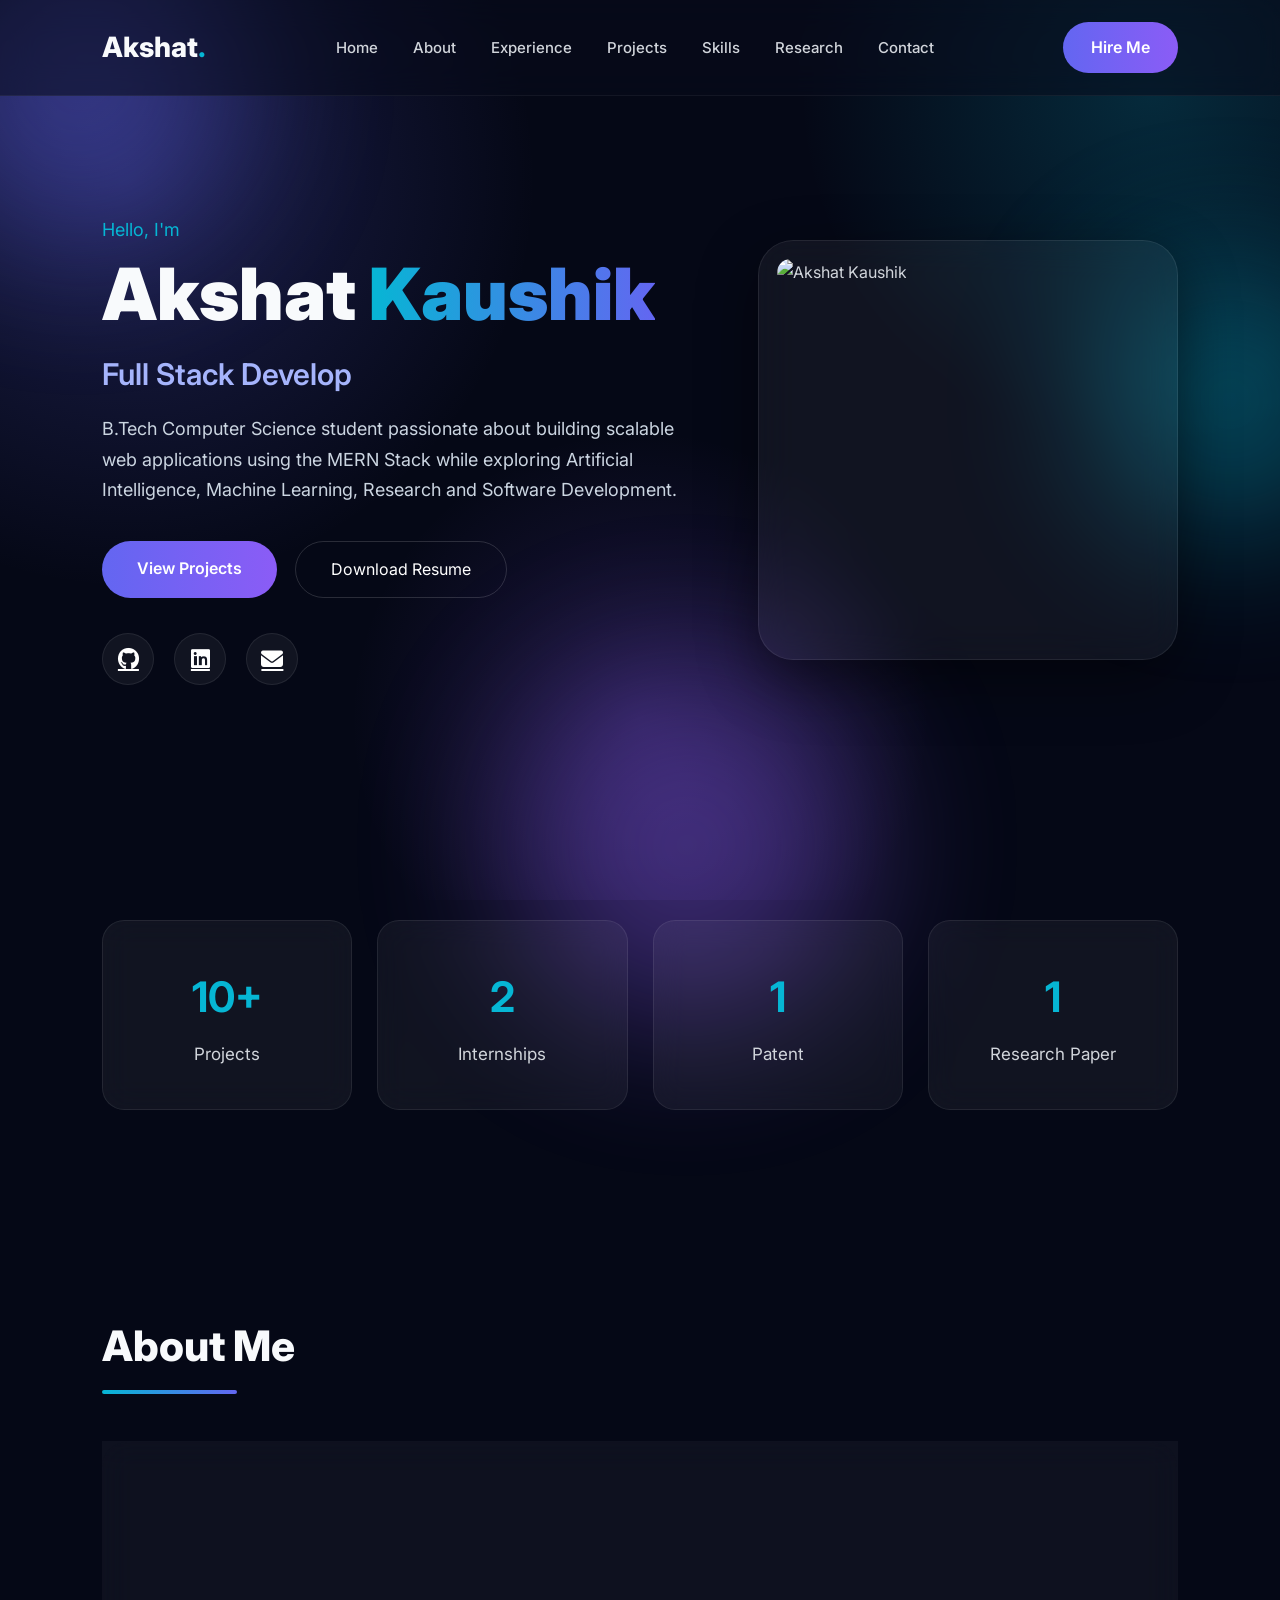
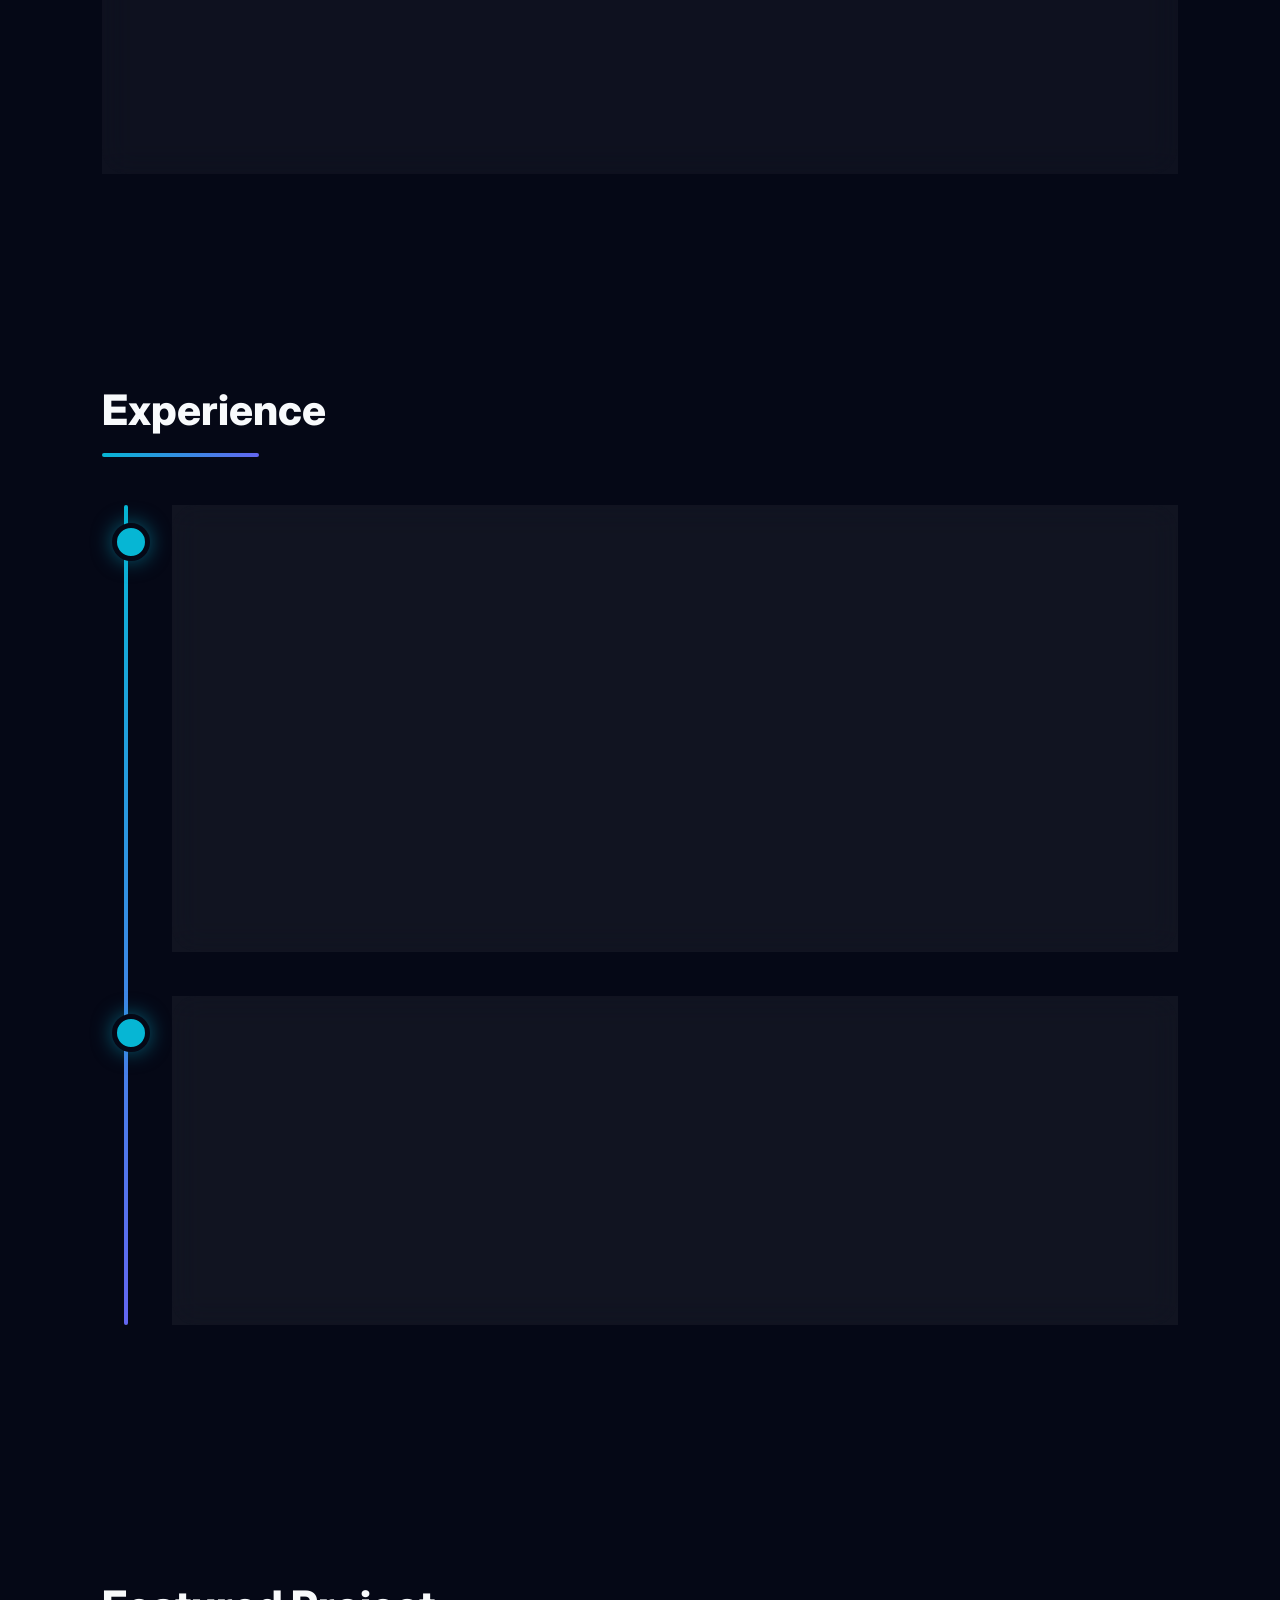
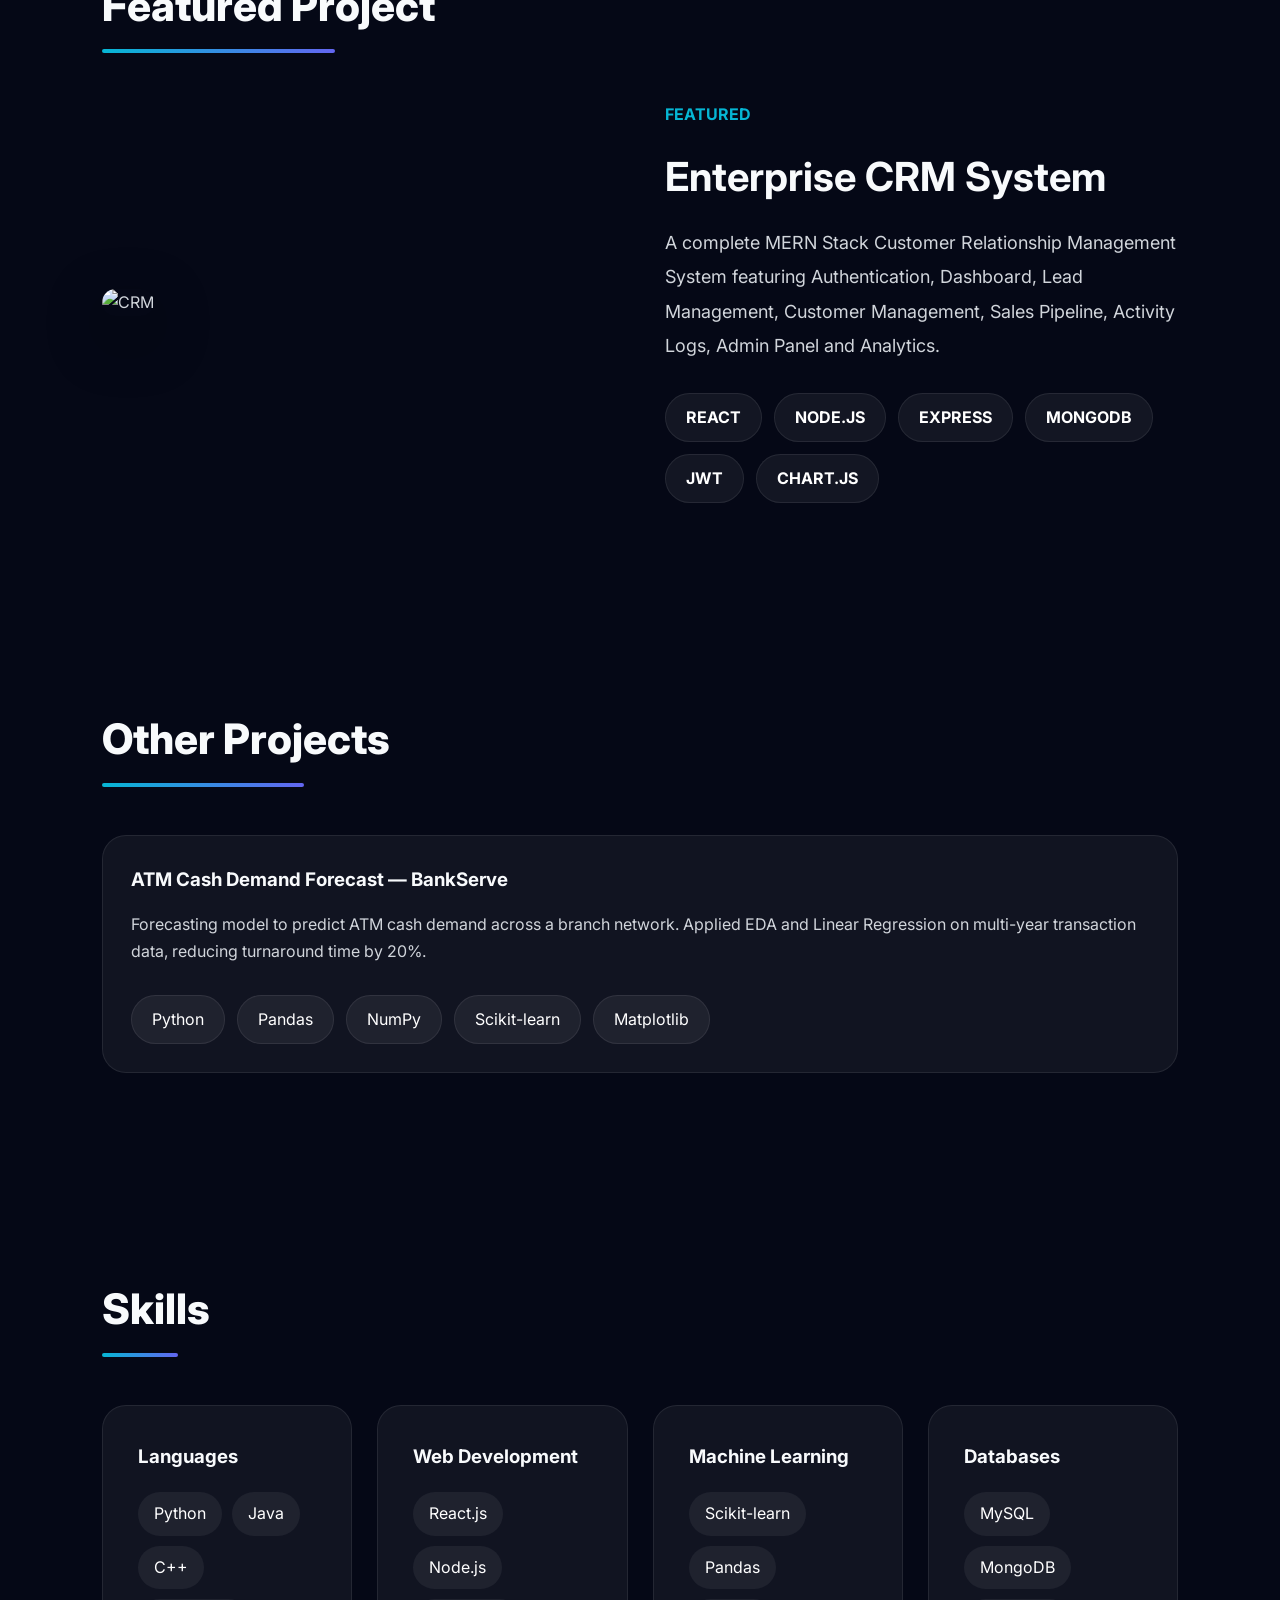
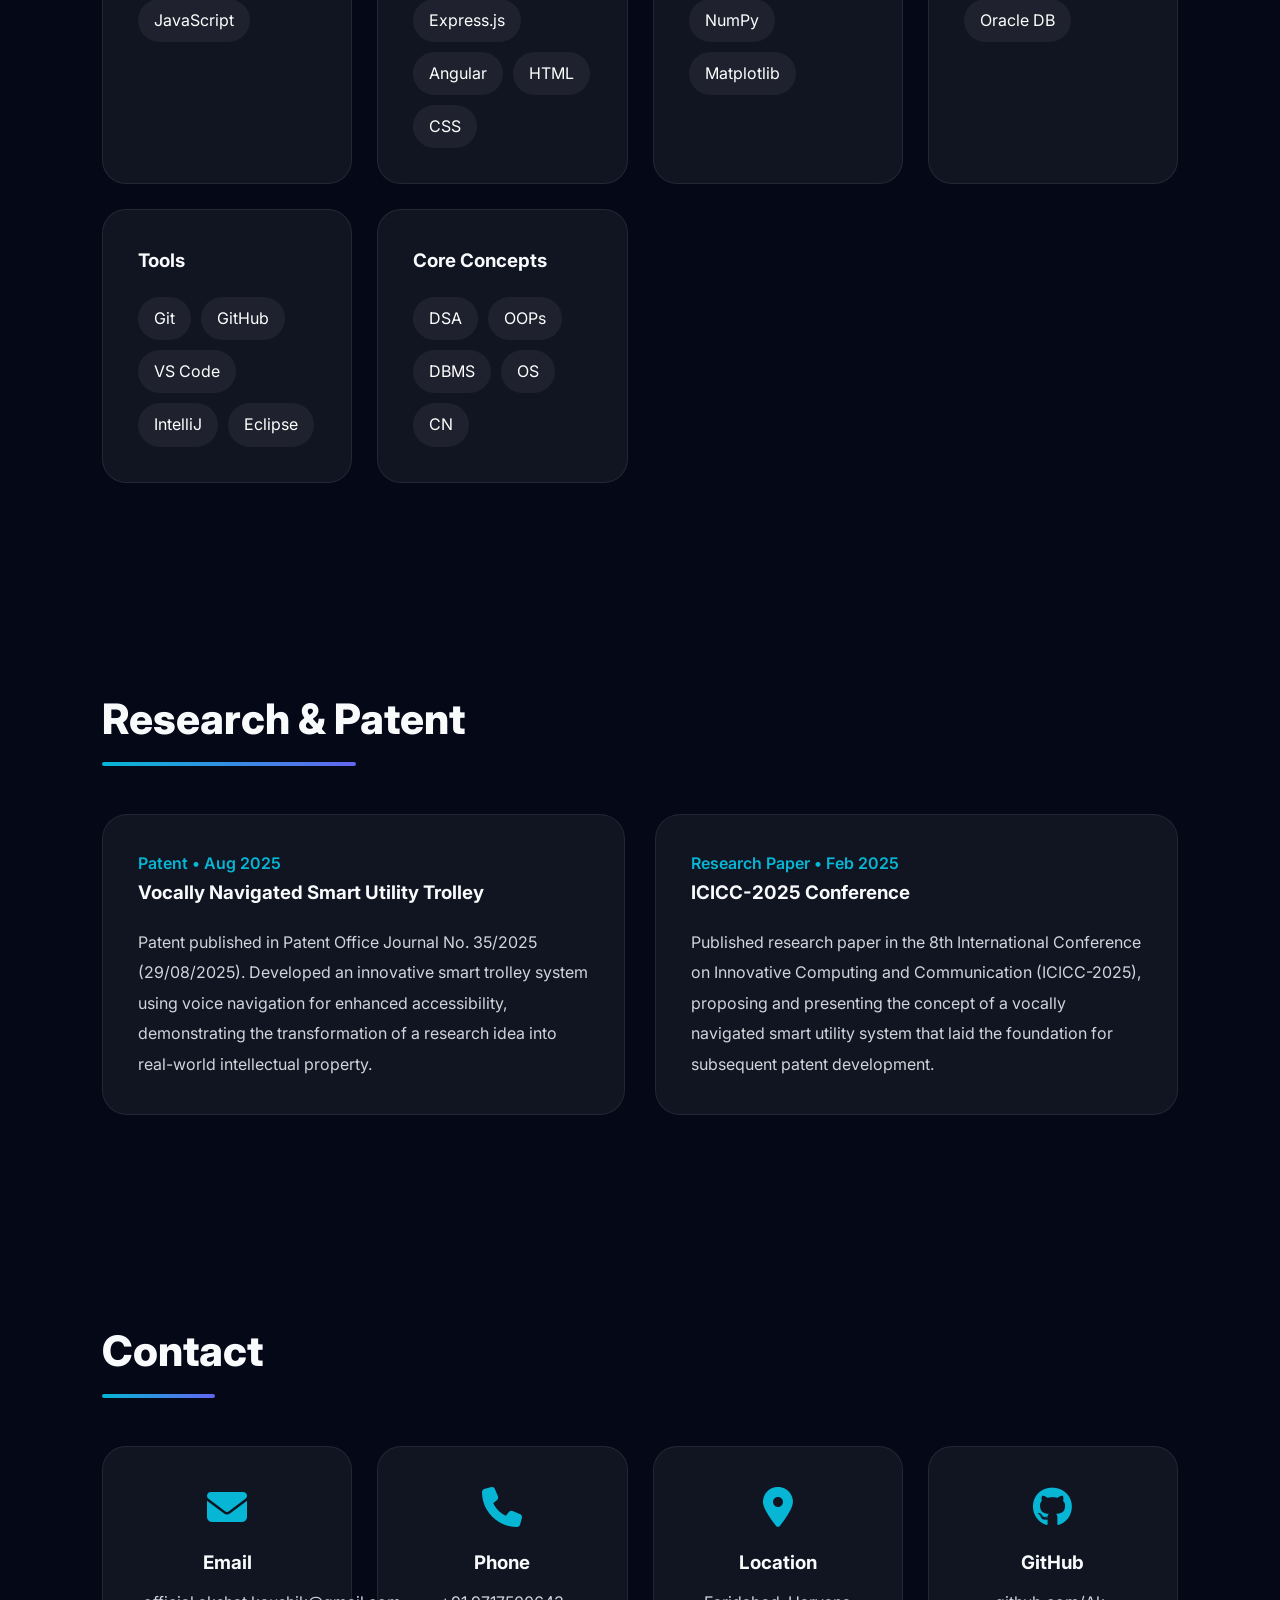
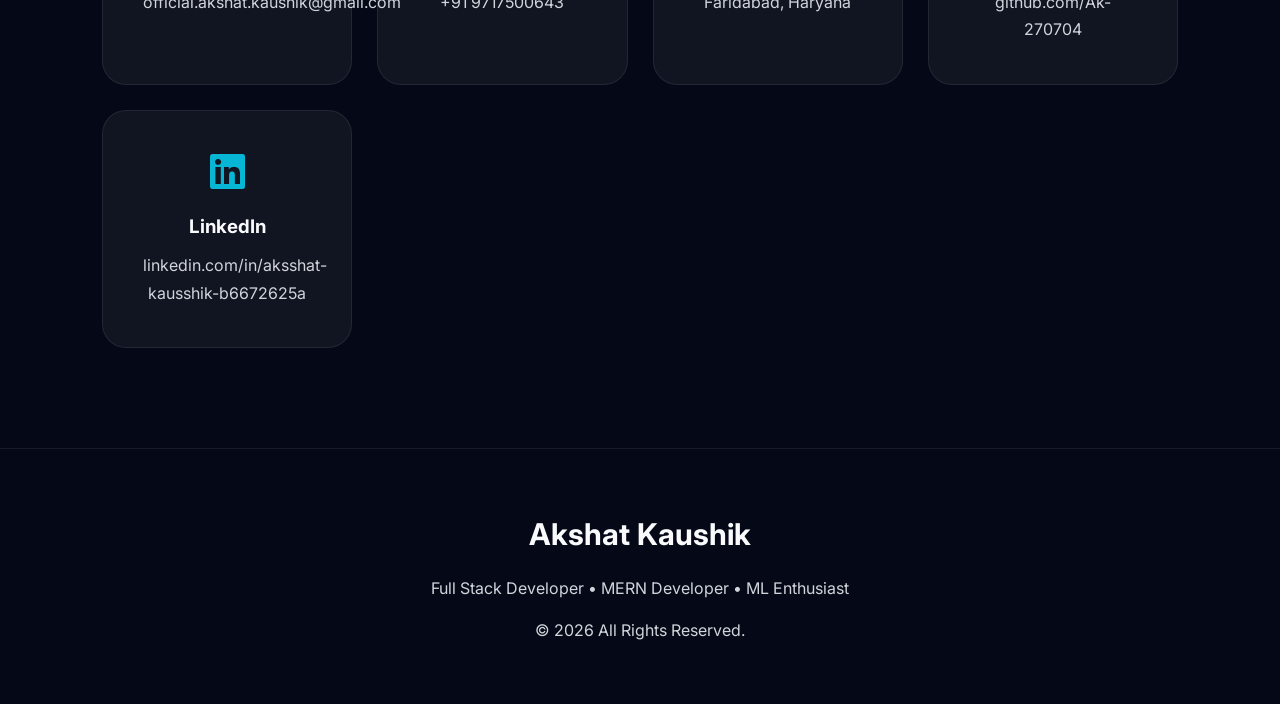
==== commit 5f8ee6b8: "Revise portfolio content and structure Updated the portfolio webpage with new content, including int" ====
--- a/index.html
+++ b/index.html
@@ -168,7 +168,7 @@
 
         <div class="stat-card">
 
-            <h2>15+</h2>
+            <h2>10+</h2>
 
             <p>Projects</p>
 
@@ -264,7 +264,7 @@
 
                     <span class="date">
 
-                        Feb 2026 - May 2026
+                        Jun 2026 - July 2026
 
                     </span>
 
@@ -276,7 +276,7 @@
 
                     <h4>
 
-                        MR Impact
+                        Codec Technologies
 
                     </h4>
 
@@ -455,8 +455,44 @@
 
         <div class="projects-grid">
 
-            <!-- Project Cards will go here -->
-
+            <!-- Project Card -->
+
+            <div class="project-card">
+
+                <div class="project-info">
+
+                    <h3>
+
+                        ATM Cash Demand Forecast — BankServe
+
+                    </h3>
+
+                    <p>
+
+                        Forecasting model to predict ATM cash demand across
+                        a branch network. Applied EDA and Linear Regression
+                        on multi-year transaction data, reducing turnaround
+                        time by 20%.
+
+                    </p>
+
+                    <div class="tech-stack">
+
+                        <span>Python</span>
+
+                        <span>Pandas</span>
+
+                        <span>NumPy</span>
+
+                        <span>Scikit-learn</span>
+
+                        <span>Matplotlib</span>
+
+                    </div>
+
+                </div>
+
+            </div>
         </div>
 
     </section>
@@ -473,7 +509,155 @@
 
         <div class="skills-grid">
 
-            <!-- Skill cards -->
+            <!-- Skill Card -->
+
+            <div class="skill-card">
+
+                <h3>
+
+                    Languages
+
+                </h3>
+
+                <div class="skill-tags">
+
+                    <span>Python</span>
+
+                    <span>Java</span>
+
+                    <span>C++</span>
+
+                    <span>JavaScript</span>
+
+                </div>
+
+            </div>
+
+            <!-- Skill Card -->
+
+            <div class="skill-card">
+
+                <h3>
+
+                    Web Development
+
+                </h3>
+
+                <div class="skill-tags">
+
+                    <span>React.js</span>
+
+                    <span>Node.js</span>
+
+                    <span>Express.js</span>
+
+                    <span>Angular</span>
+
+                    <span>HTML</span>
+
+                    <span>CSS</span>
+
+                </div>
+
+            </div>
+
+            <!-- Skill Card -->
+
+            <div class="skill-card">
+
+                <h3>
+
+                    Machine Learning
+
+                </h3>
+
+                <div class="skill-tags">
+
+                    <span>Scikit-learn</span>
+
+                    <span>Pandas</span>
+
+                    <span>NumPy</span>
+
+                    <span>Matplotlib</span>
+
+                </div>
+
+            </div>
+
+            <!-- Skill Card -->
+
+            <div class="skill-card">
+
+                <h3>
+
+                    Databases
+
+                </h3>
+
+                <div class="skill-tags">
+
+                    <span>MySQL</span>
+
+                    <span>MongoDB</span>
+
+                    <span>Oracle DB</span>
+
+                </div>
+
+            </div>
+
+            <!-- Skill Card -->
+
+            <div class="skill-card">
+
+                <h3>
+
+                    Tools
+
+                </h3>
+
+                <div class="skill-tags">
+
+                    <span>Git</span>
+
+                    <span>GitHub</span>
+
+                    <span>VS Code</span>
+
+                    <span>IntelliJ</span>
+
+                    <span>Eclipse</span>
+
+                </div>
+
+            </div>
+
+            <!-- Skill Card -->
+
+            <div class="skill-card">
+
+                <h3>
+
+                    Core Concepts
+
+                </h3>
+
+                <div class="skill-tags">
+
+                    <span>DSA</span>
+
+                    <span>OOPs</span>
+
+                    <span>DBMS</span>
+
+                    <span>OS</span>
+
+                    <span>CN</span>
+
+                </div>
+
+            </div>
 
         </div>
 
@@ -491,7 +675,61 @@
 
         <div class="research-grid">
 
-            <!-- Cards -->
+            <!-- Research Card -->
+
+            <div class="research-card">
+
+                <span>
+
+                    Patent • Aug 2025
+
+                </span>
+
+                <h3>
+
+                    Vocally Navigated Smart Utility Trolley
+
+                </h3>
+
+                <p>
+
+                    Patent published in Patent Office Journal No. 35/2025
+                    (29/08/2025). Developed an innovative smart trolley
+                    system using voice navigation for enhanced
+                    accessibility, demonstrating the transformation of a
+                    research idea into real-world intellectual property.
+
+                </p>
+
+            </div>
+
+            <!-- Research Card -->
+
+            <div class="research-card">
+
+                <span>
+
+                    Research Paper • Feb 2025
+
+                </span>
+
+                <h3>
+
+                    ICICC-2025 Conference
+
+                </h3>
+
+                <p>
+
+                    Published research paper in the 8th International
+                    Conference on Innovative Computing and Communication
+                    (ICICC-2025), proposing and presenting the concept of a
+                    vocally navigated smart utility system that laid the
+                    foundation for subsequent patent development.
+
+                </p>
+
+            </div>
 
         </div>
 
@@ -509,7 +747,105 @@
 
         <div class="contact-grid">
 
-            <!-- Contact cards -->
+            <!-- Contact Card -->
+
+            <div class="contact-card">
+
+                <i class="fa-solid fa-envelope"></i>
+
+                <h3>
+
+                    Email
+
+                </h3>
+
+                <a href="mailto:official.akshat.kaushik@gmail.com">
+
+                    official.akshat.kaushik@gmail.com
+
+                </a>
+
+            </div>
+
+            <!-- Contact Card -->
+
+            <div class="contact-card">
+
+                <i class="fa-solid fa-phone"></i>
+
+                <h3>
+
+                    Phone
+
+                </h3>
+
+                <a href="tel:+919717500643">
+
+                    +91 9717500643
+
+                </a>
+
+            </div>
+
+            <!-- Contact Card -->
+
+            <div class="contact-card">
+
+                <i class="fa-solid fa-location-dot"></i>
+
+                <h3>
+
+                    Location
+
+                </h3>
+
+                <a href="#">
+
+                    Faridabad, Haryana
+
+                </a>
+
+            </div>
+
+            <!-- Contact Card -->
+
+            <div class="contact-card">
+
+                <i class="fab fa-github"></i>
+
+                <h3>
+
+                    GitHub
+
+                </h3>
+
+                <a href="https://github.com/Ak-270704" target="_blank">
+
+                    github.com/Ak-270704
+
+                </a>
+
+            </div>
+
+            <!-- Contact Card -->
+
+            <div class="contact-card">
+
+                <i class="fab fa-linkedin"></i>
+
+                <h3>
+
+                    LinkedIn
+
+                </h3>
+
+                <a href="https://linkedin.com/in/aksshat-kausshik-b6672625a" target="_blank">
+
+                    linkedin.com/in/aksshat-kausshik-b6672625a
+
+                </a>
+
+            </div>
 
         </div>
 
@@ -541,4 +877,4 @@
 
 </body>
 
-</html>+</html>
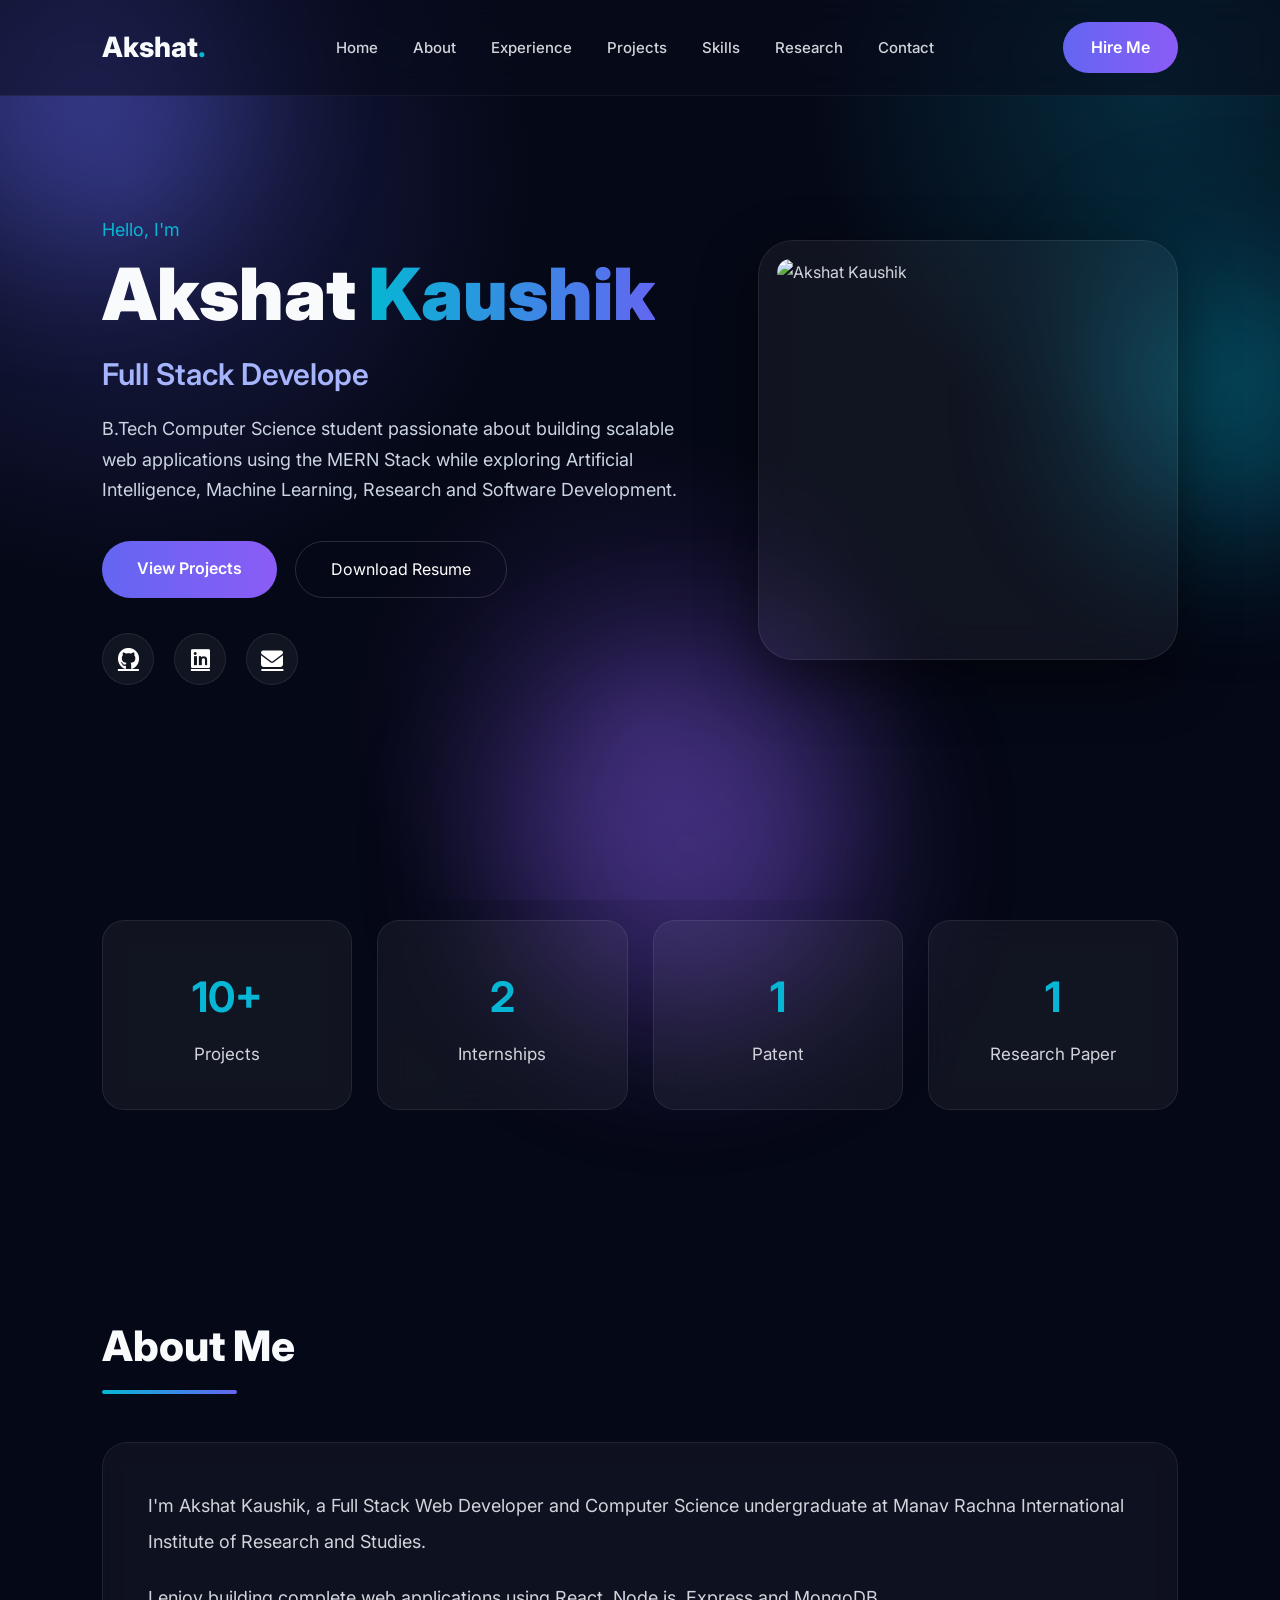
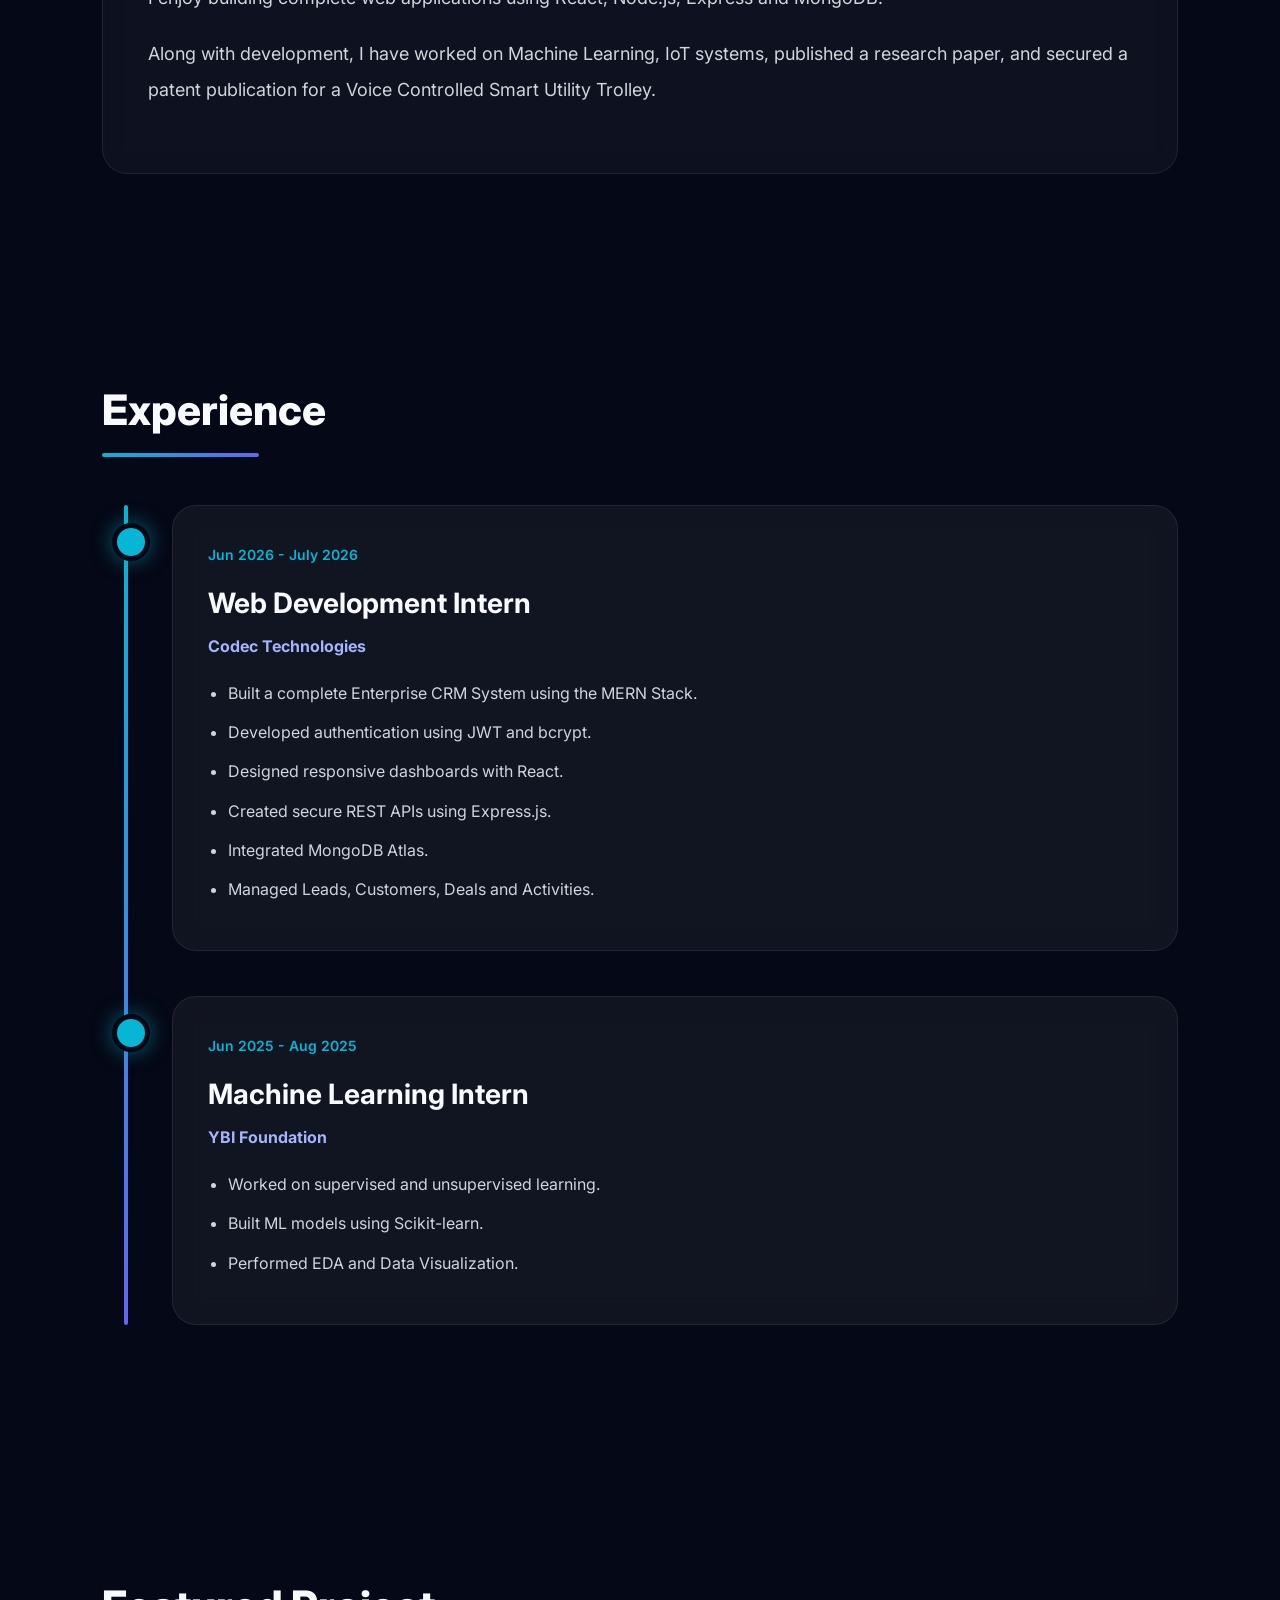
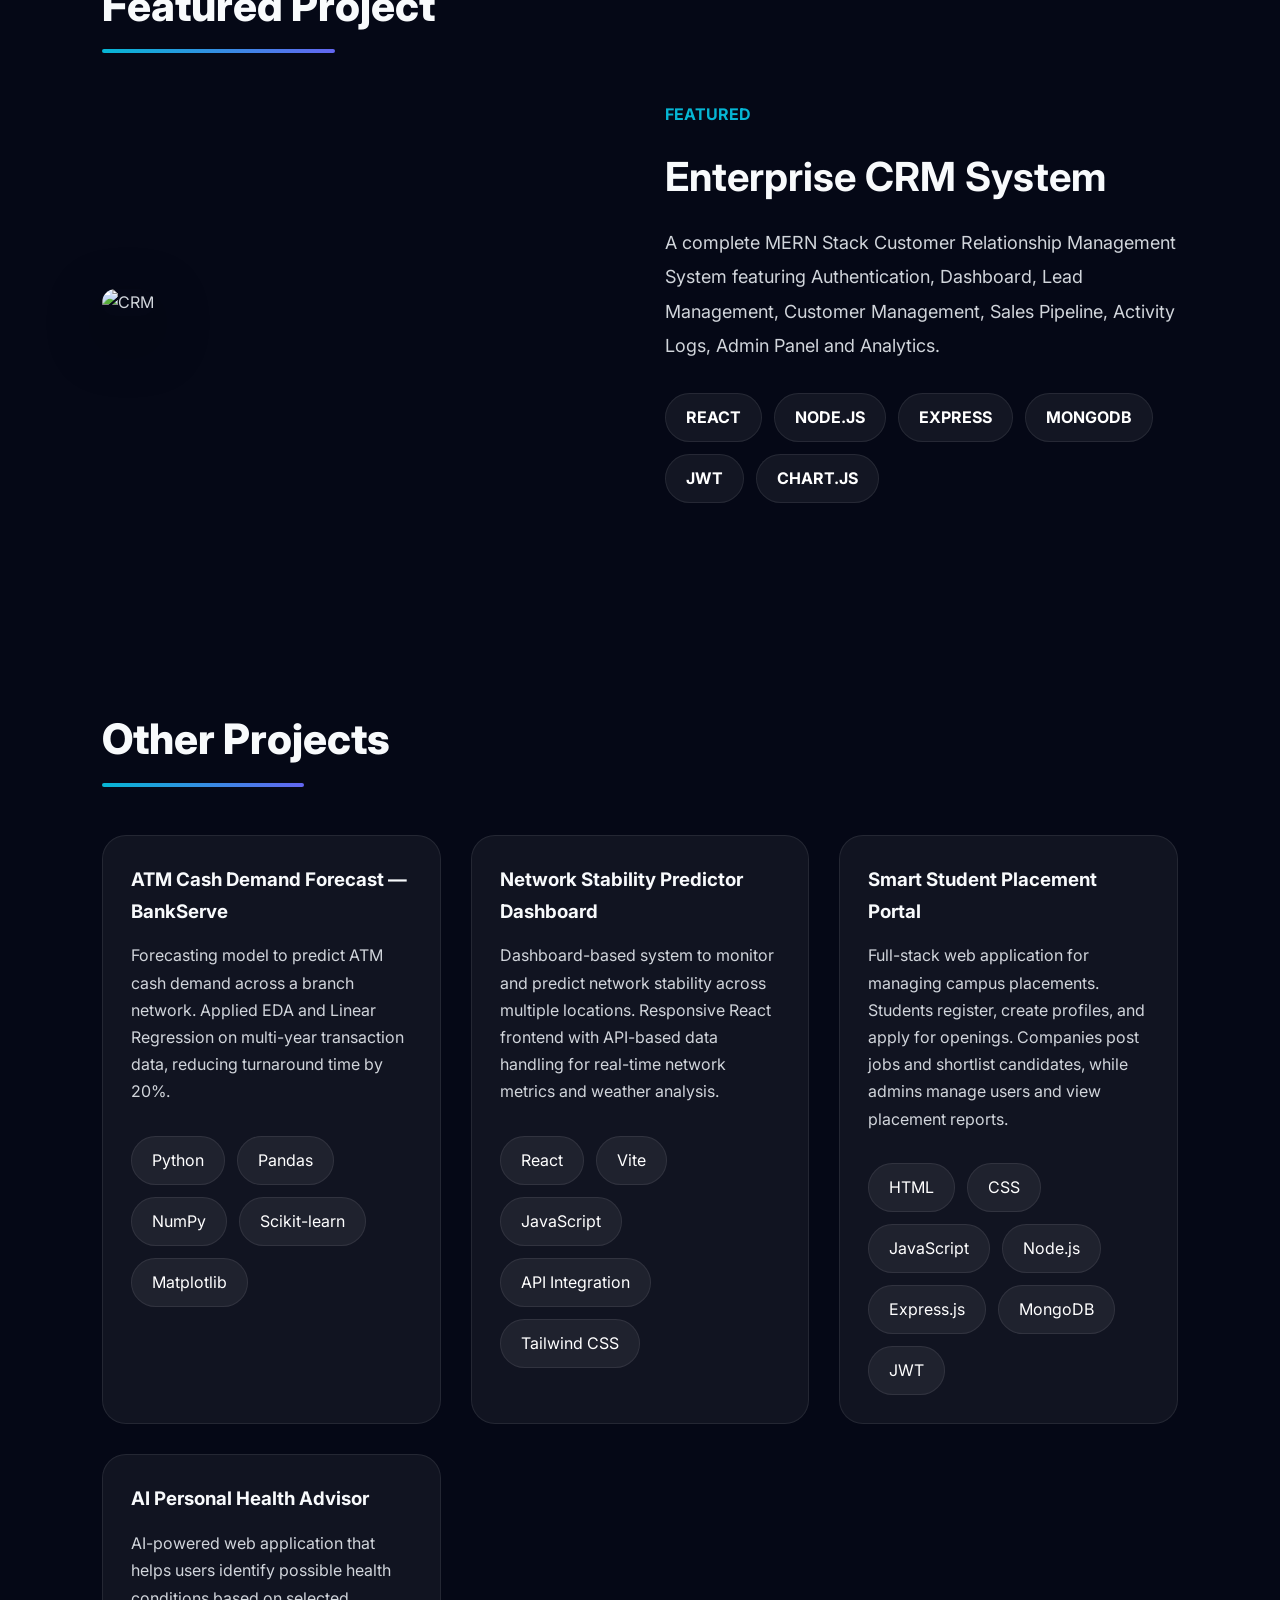
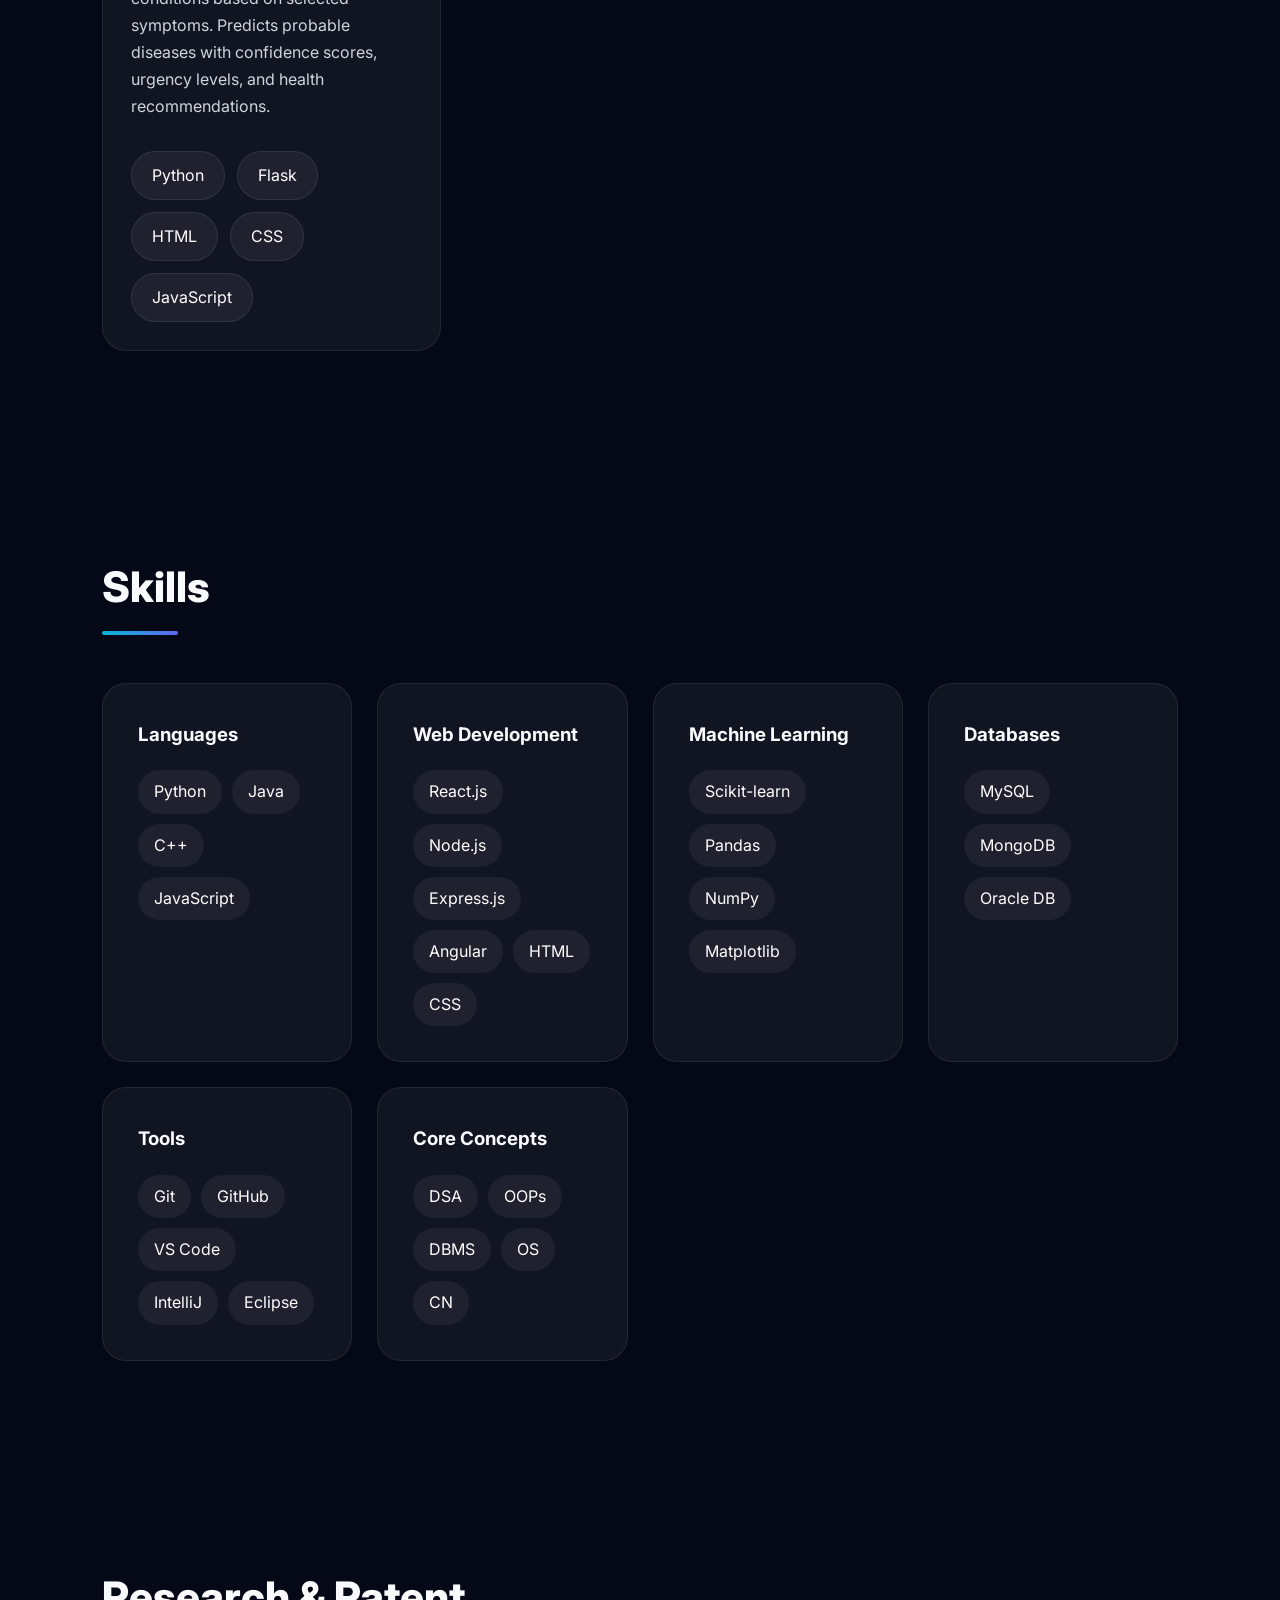
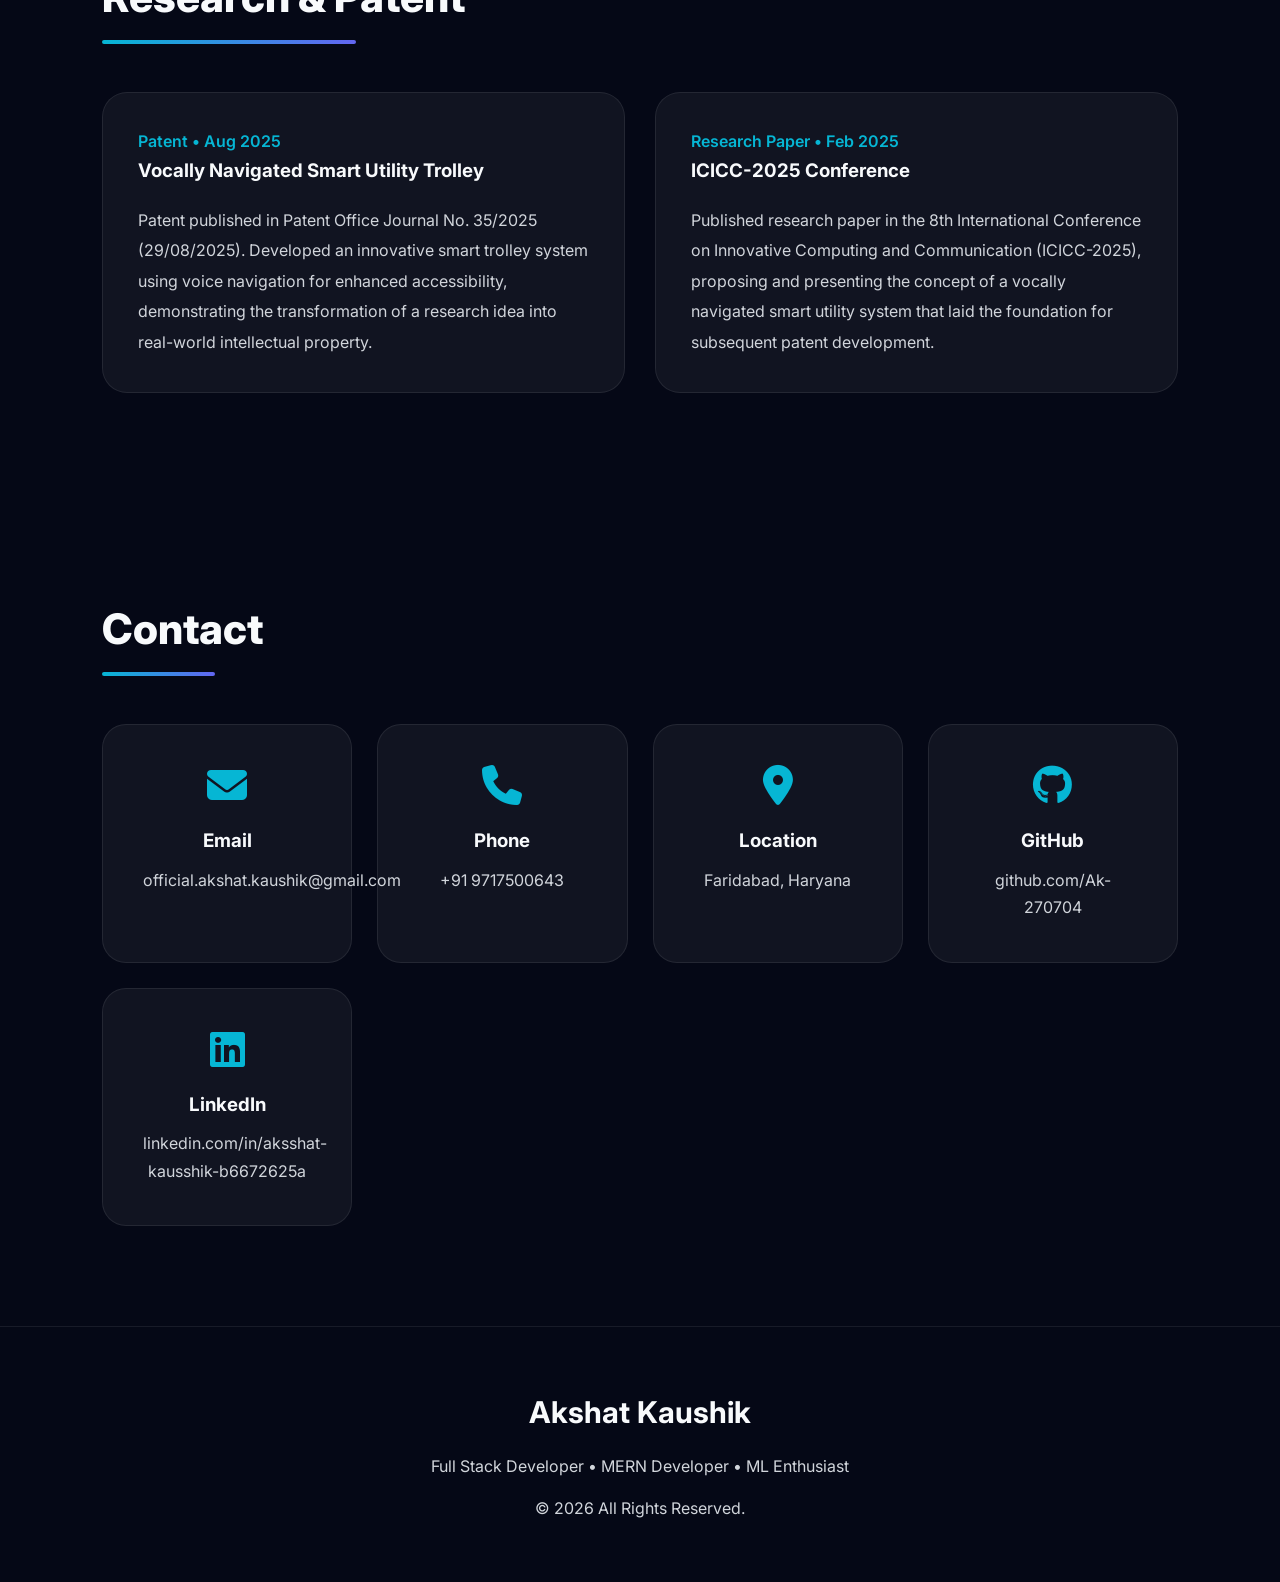
==== commit 22b13c75: "Update print statement from 'Hello' to 'Goodbye'" ====
--- a/index.html
+++ b/index.html
@@ -493,6 +493,131 @@
                 </div>
 
             </div>
+
+            <!-- Project Card -->
+
+            <div class="project-card">
+
+                <div class="project-info">
+
+                    <h3>
+
+                        Network Stability Predictor Dashboard
+
+                    </h3>
+
+                    <p>
+
+                        Dashboard-based system to monitor and predict
+                        network stability across multiple locations.
+                        Responsive React frontend with API-based data
+                        handling for real-time network metrics and
+                        weather analysis.
+
+                    </p>
+
+                    <div class="tech-stack">
+
+                        <span>React</span>
+
+                        <span>Vite</span>
+
+                        <span>JavaScript</span>
+
+                        <span>API Integration</span>
+
+                        <span>Tailwind CSS</span>
+
+                    </div>
+
+                </div>
+
+            </div>
+
+            <!-- Project Card -->
+
+            <div class="project-card">
+
+                <div class="project-info">
+
+                    <h3>
+
+                        Smart Student Placement Portal
+
+                    </h3>
+
+                    <p>
+
+                        Full-stack web application for managing campus
+                        placements. Students register, create profiles,
+                        and apply for openings. Companies post jobs and
+                        shortlist candidates, while admins manage users
+                        and view placement reports.
+
+                    </p>
+
+                    <div class="tech-stack">
+
+                        <span>HTML</span>
+
+                        <span>CSS</span>
+
+                        <span>JavaScript</span>
+
+                        <span>Node.js</span>
+
+                        <span>Express.js</span>
+
+                        <span>MongoDB</span>
+
+                        <span>JWT</span>
+
+                    </div>
+
+                </div>
+
+            </div>
+
+            <!-- Project Card -->
+
+            <div class="project-card">
+
+                <div class="project-info">
+
+                    <h3>
+
+                        AI Personal Health Advisor
+
+                    </h3>
+
+                    <p>
+
+                        AI-powered web application that helps users
+                        identify possible health conditions based on
+                        selected symptoms. Predicts probable diseases
+                        with confidence scores, urgency levels, and
+                        health recommendations.
+
+                    </p>
+
+                    <div class="tech-stack">
+
+                        <span>Python</span>
+
+                        <span>Flask</span>
+
+                        <span>HTML</span>
+
+                        <span>CSS</span>
+
+                        <span>JavaScript</span>
+
+                    </div>
+
+                </div>
+
+            </div>
+
         </div>
 
     </section>
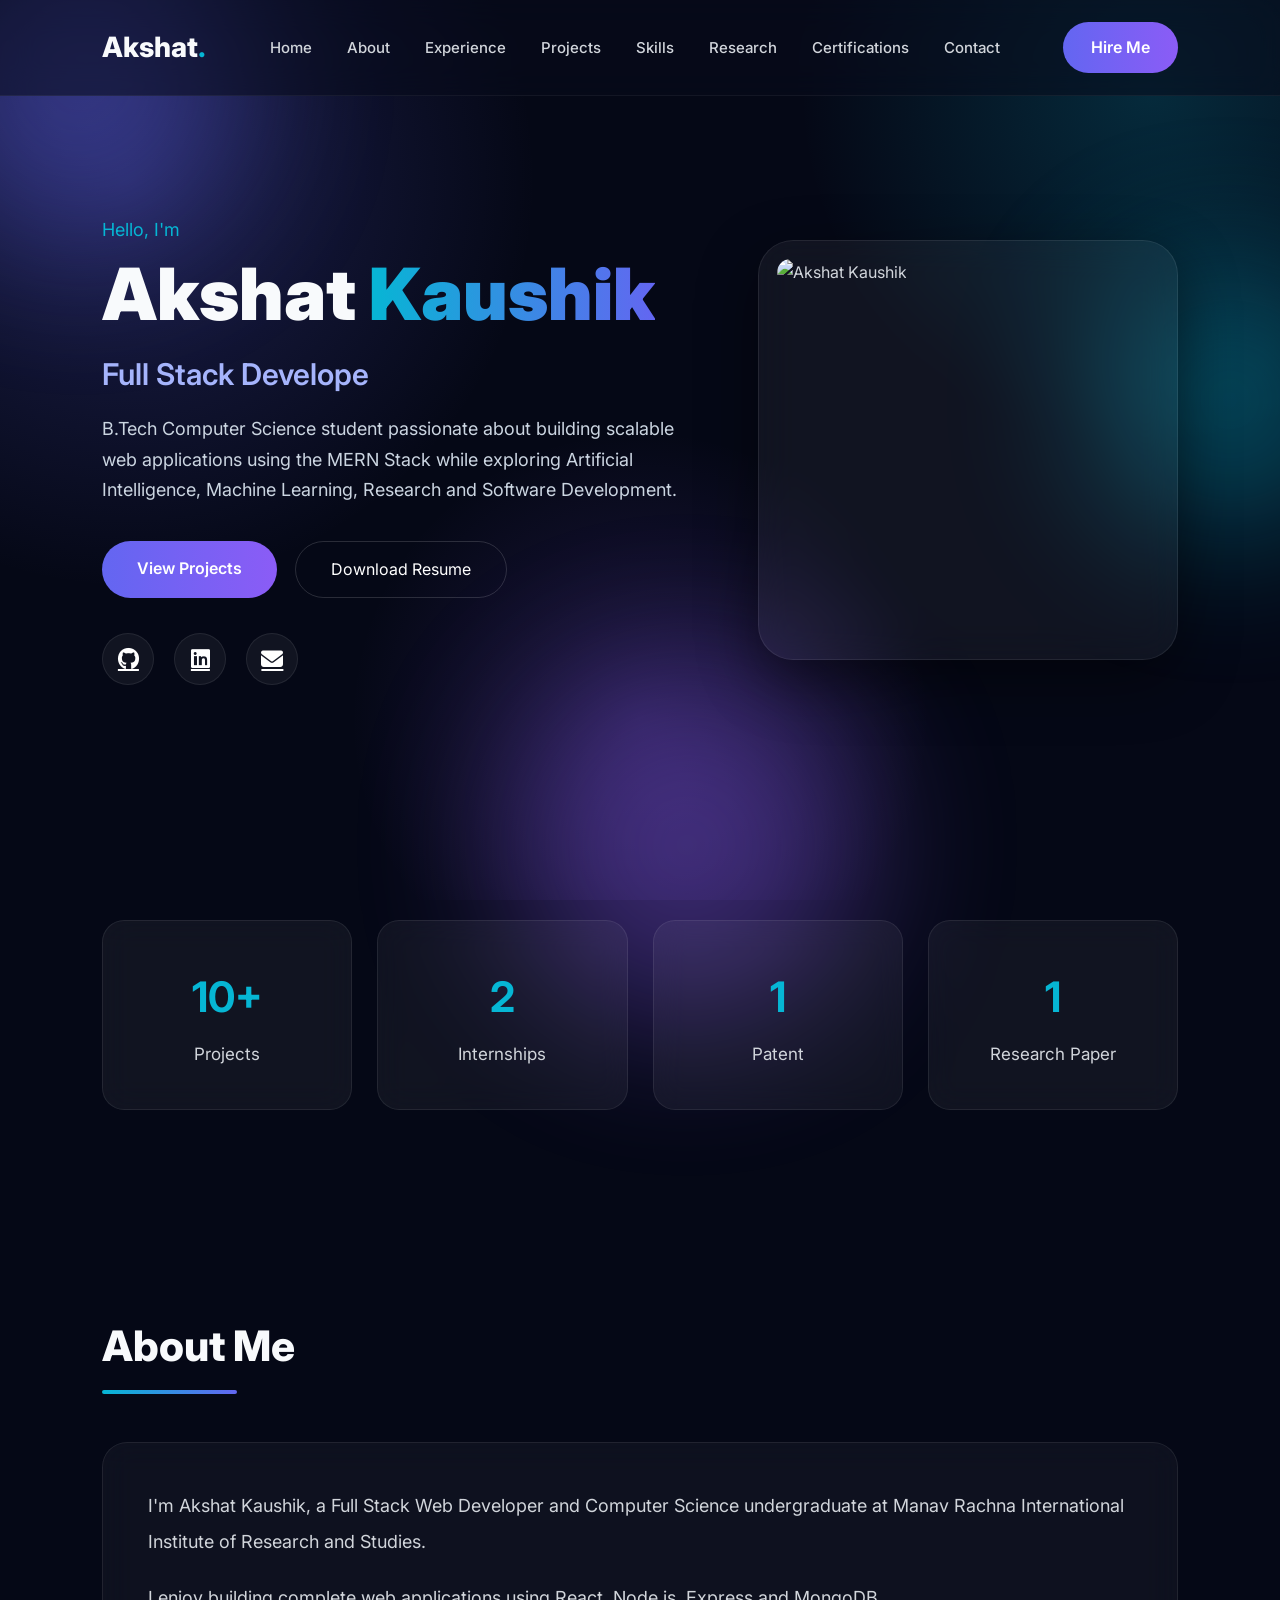
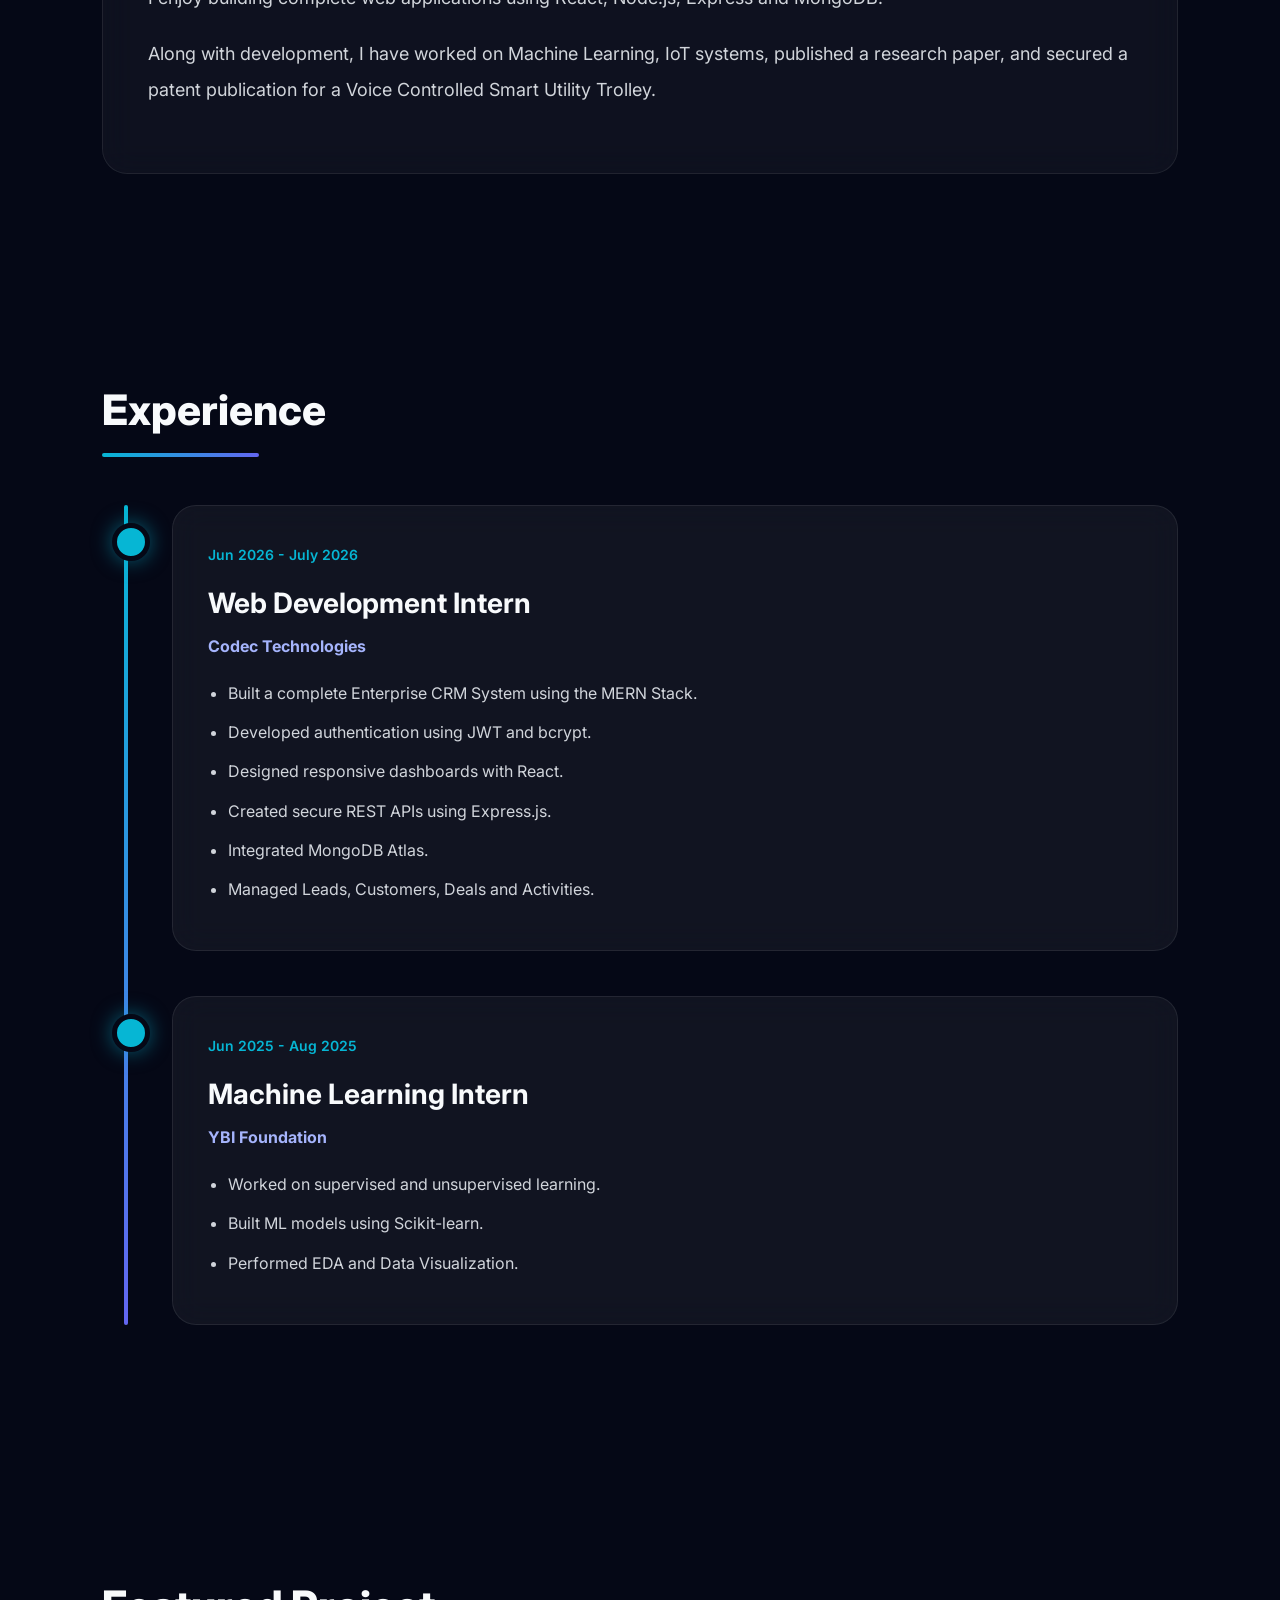
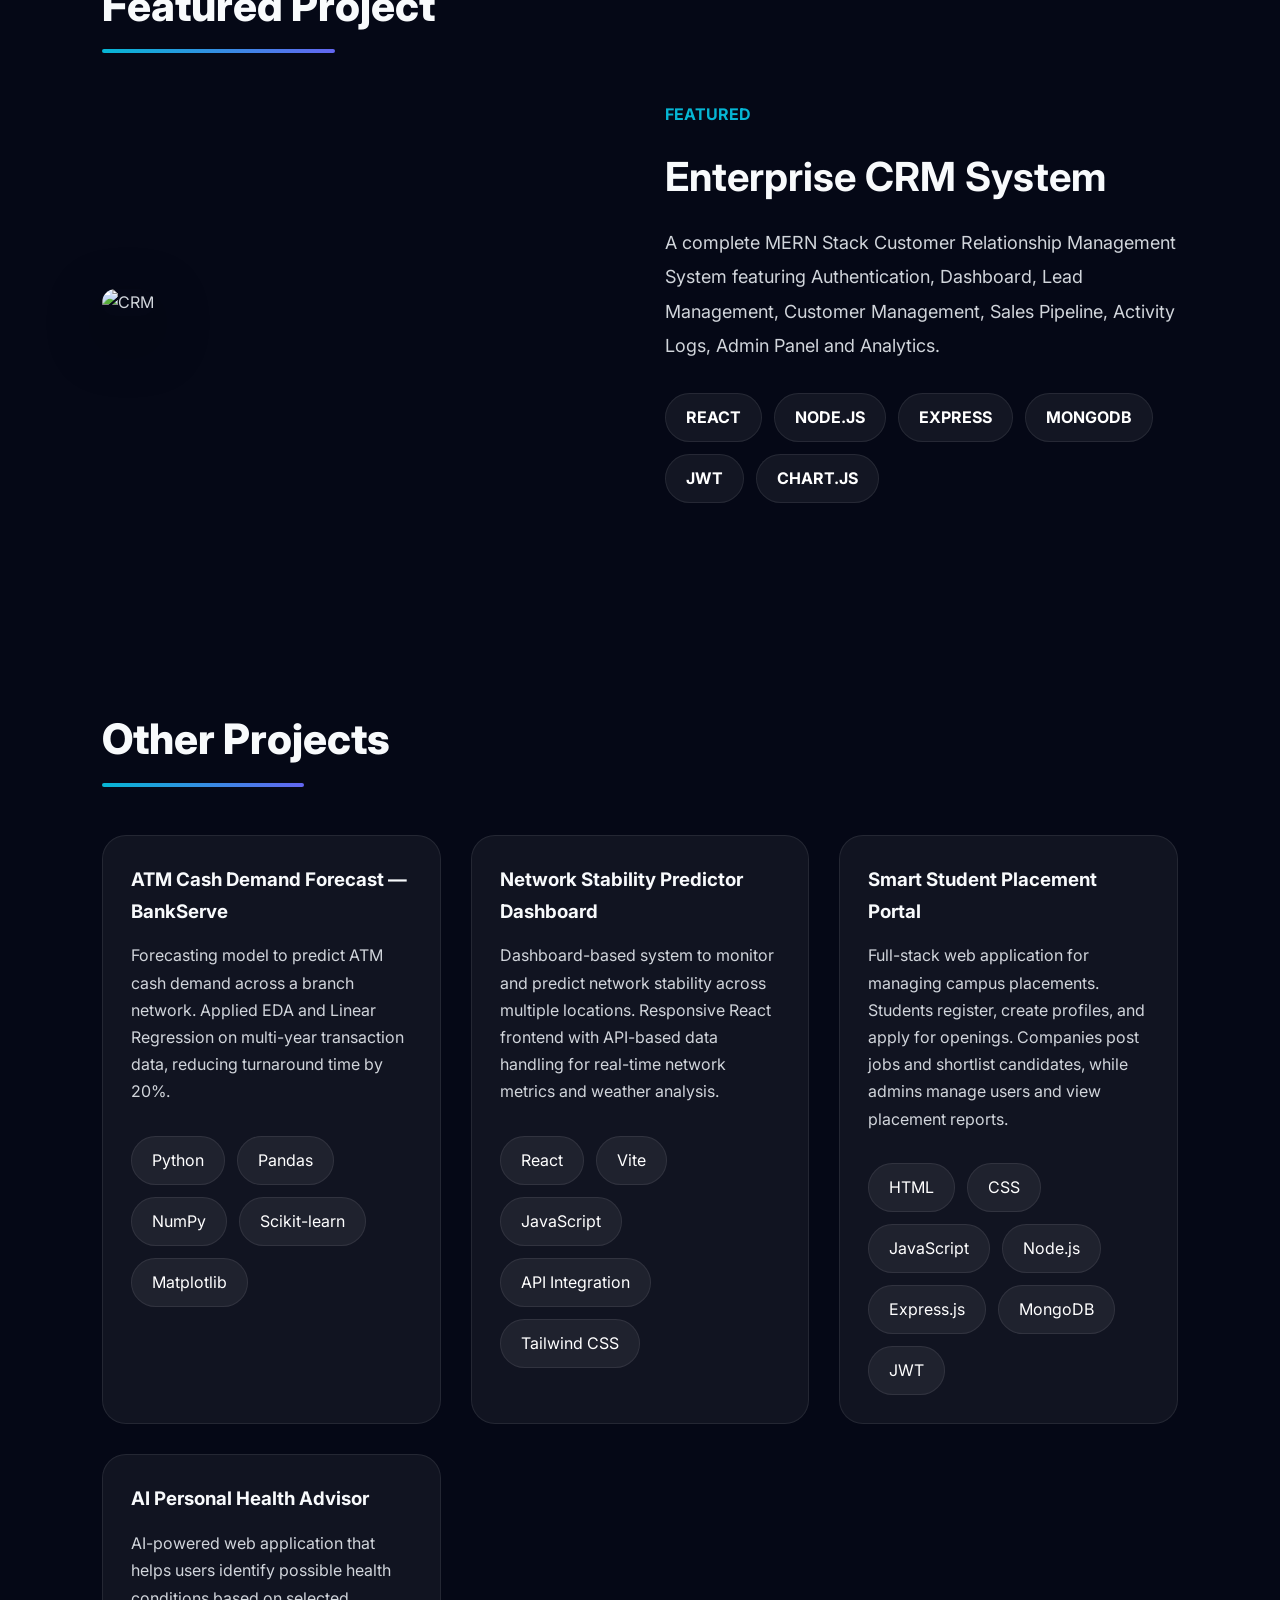
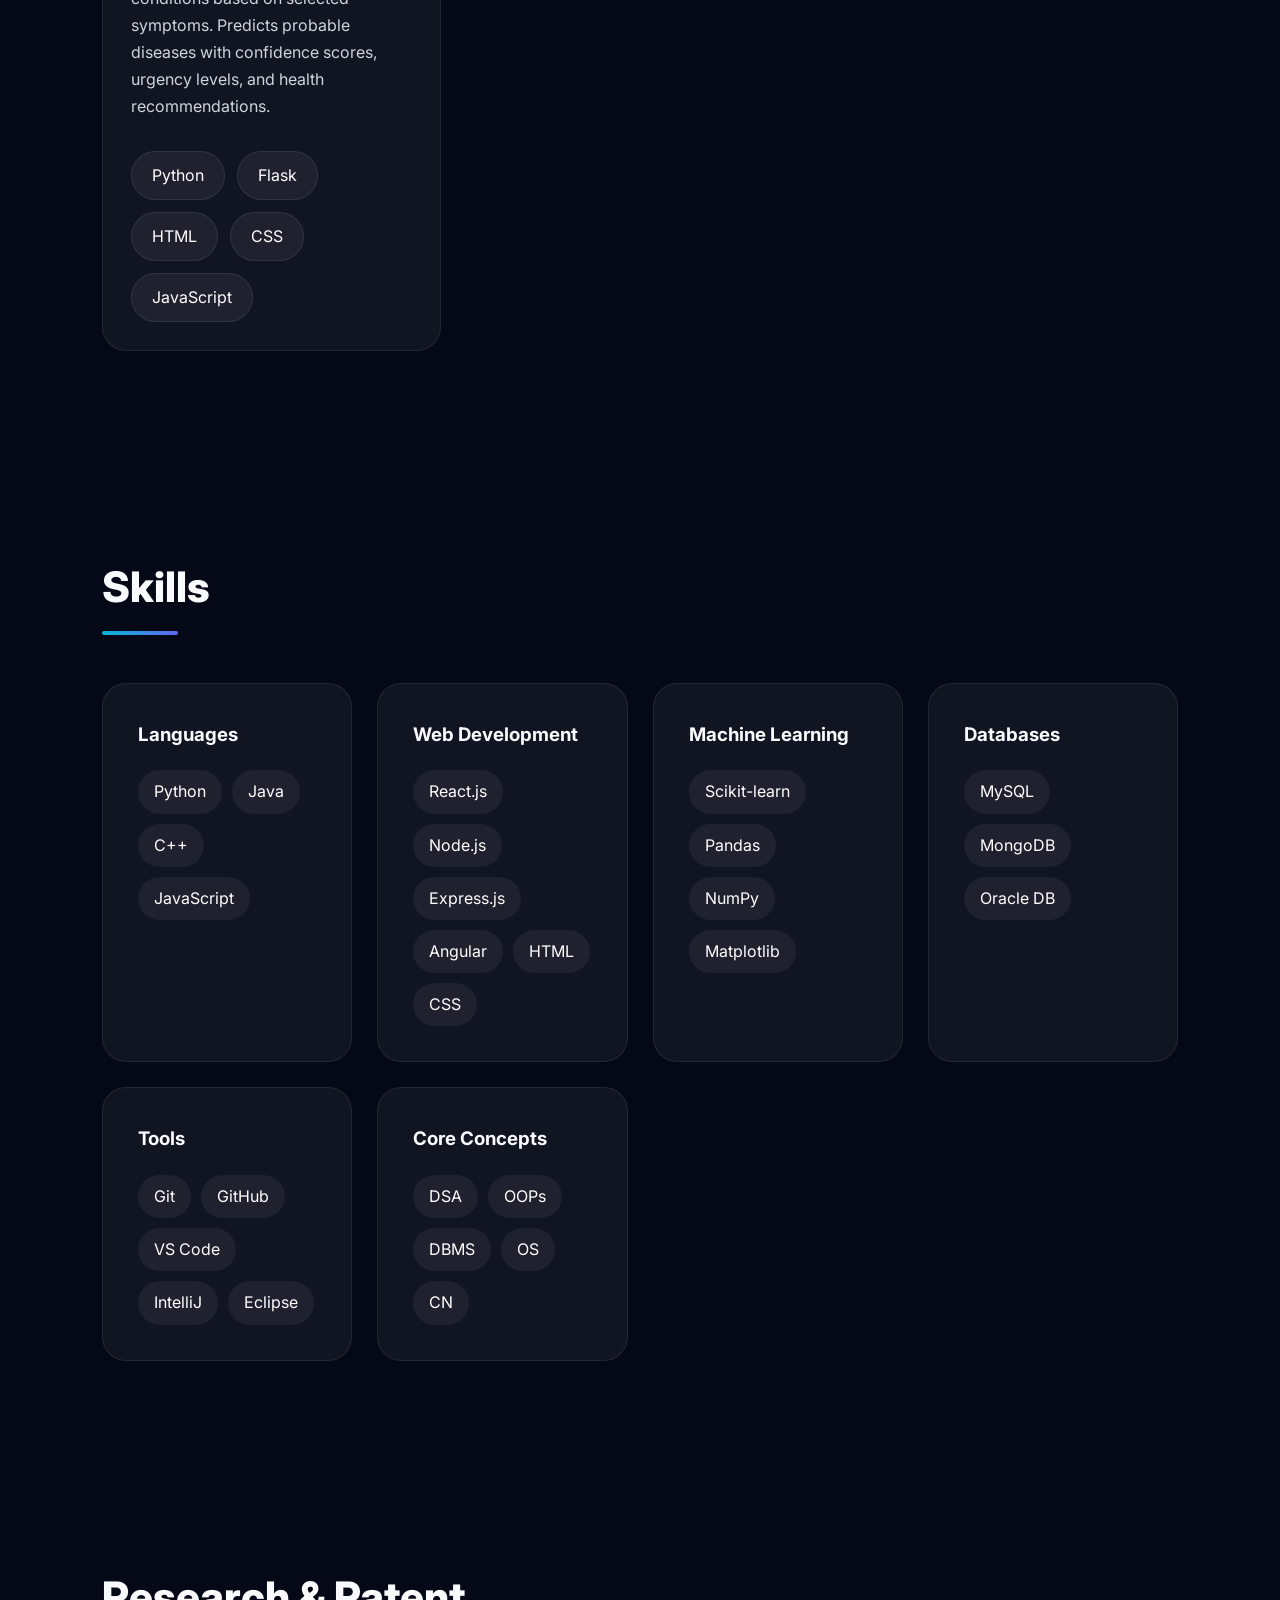
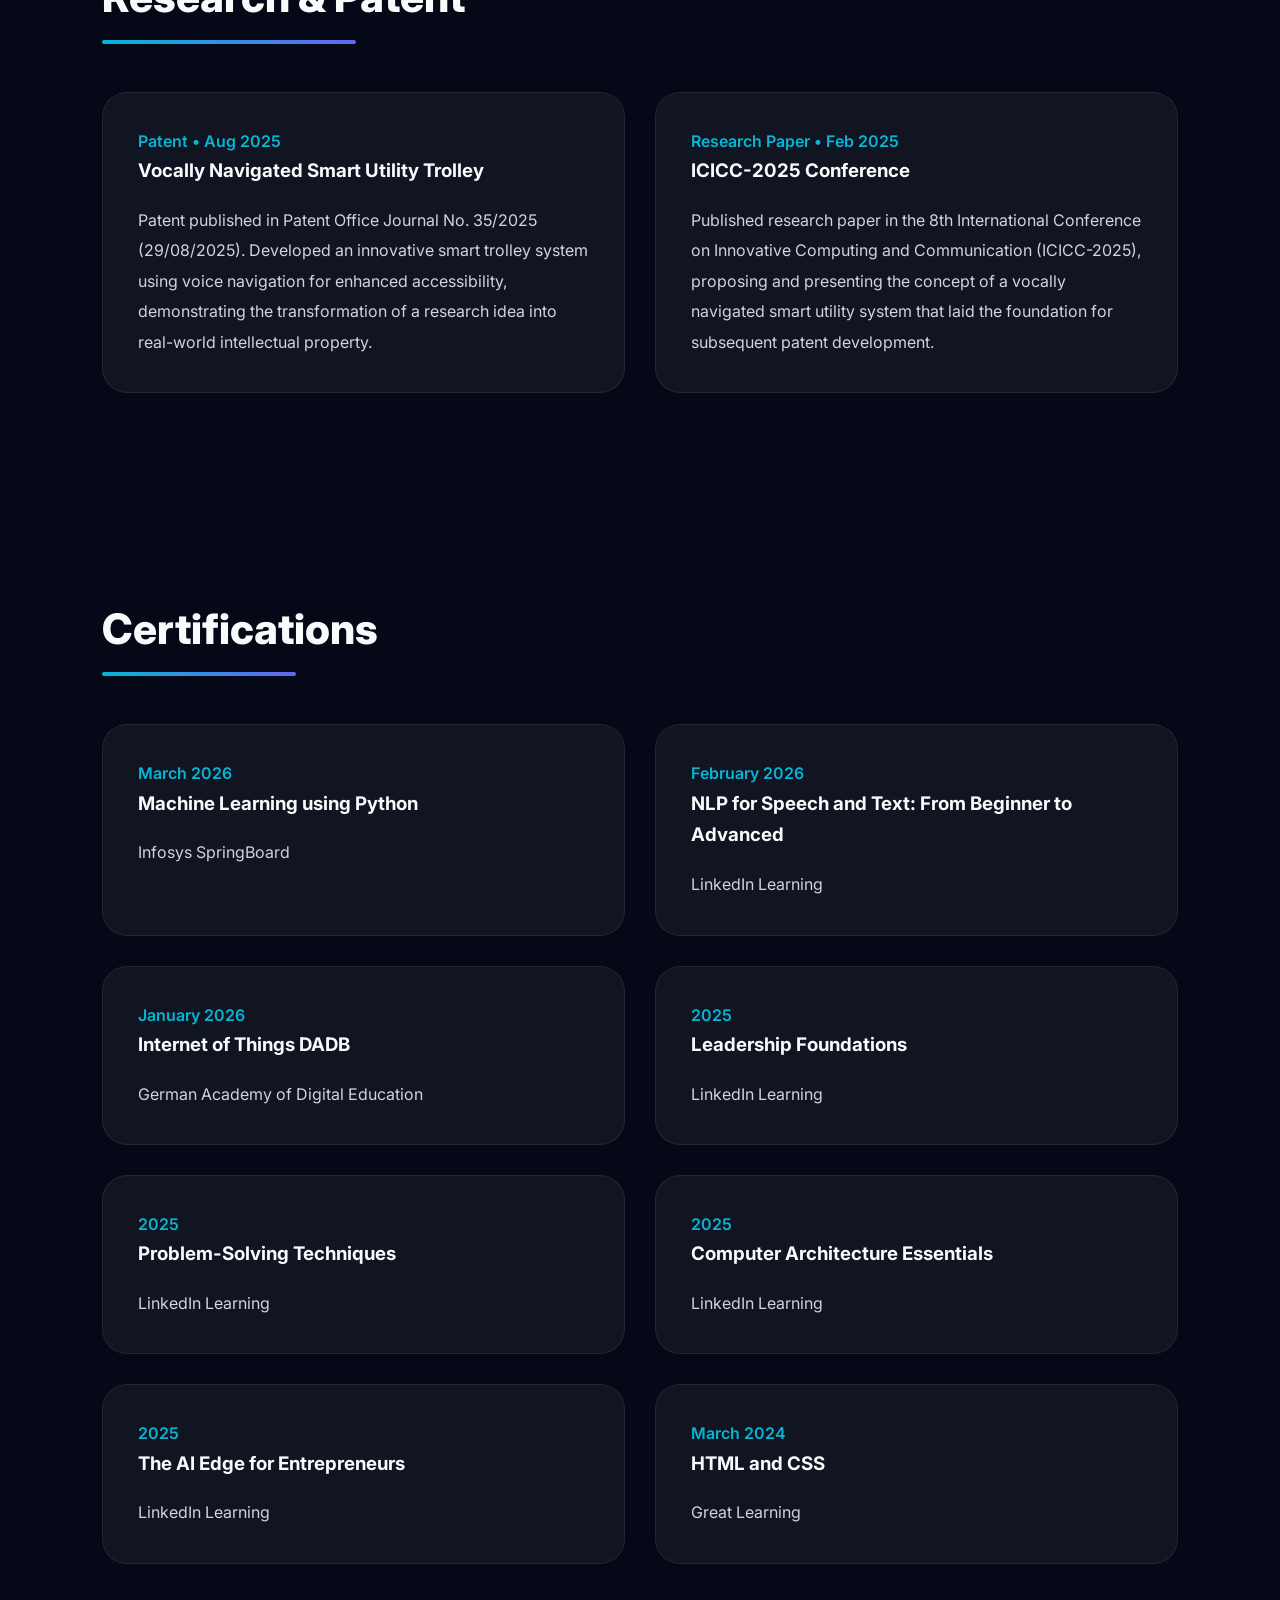
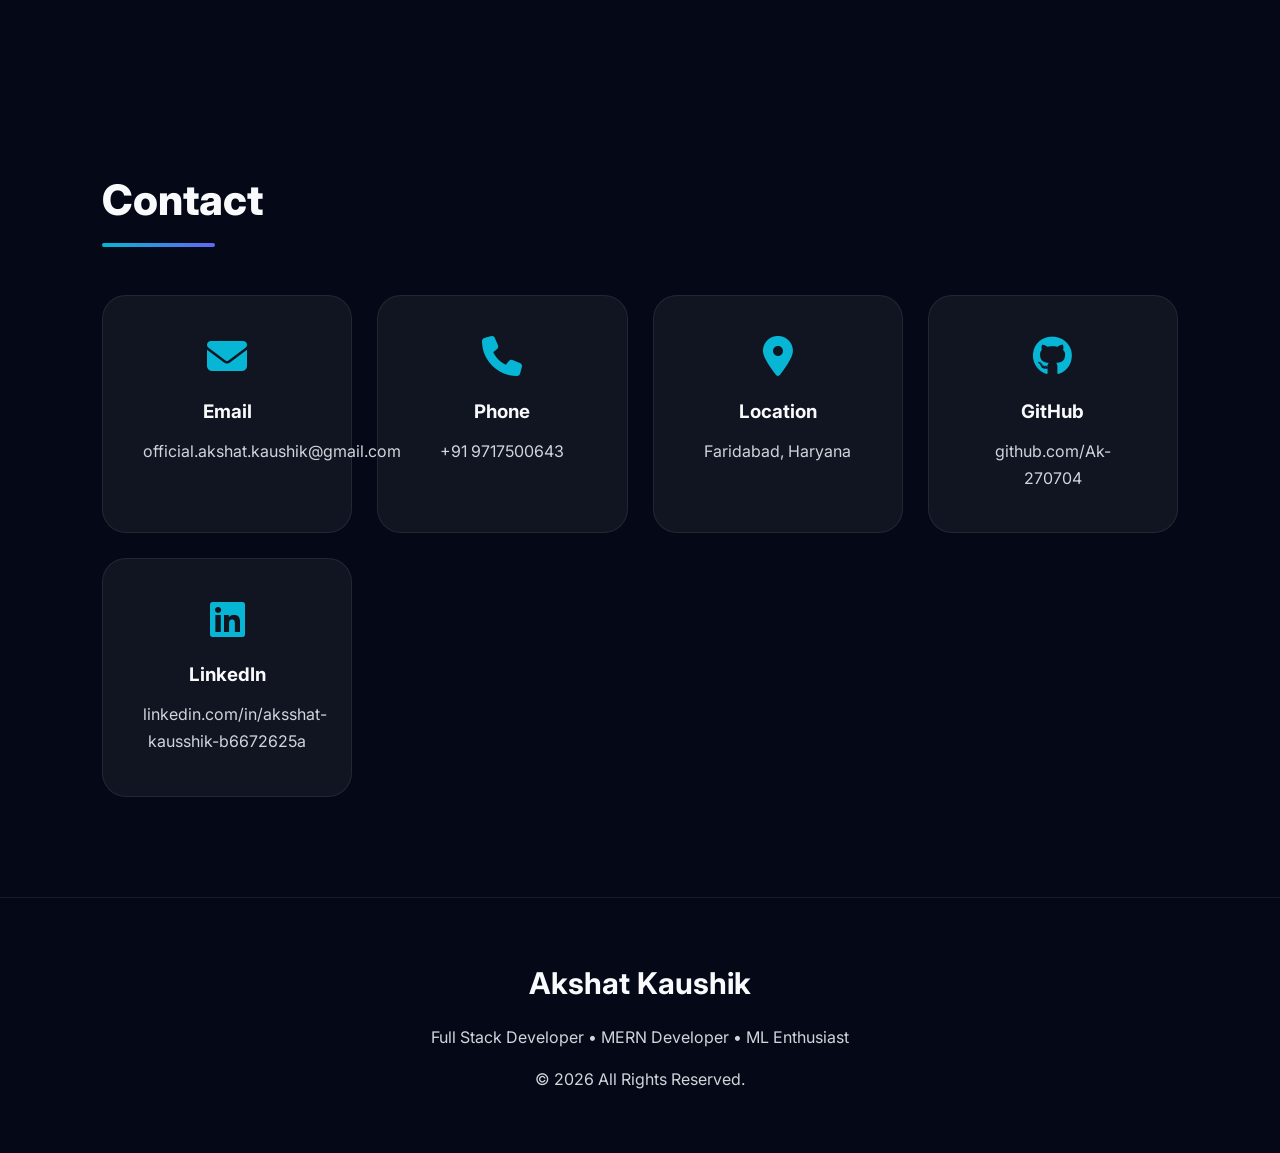
==== commit a48546eb: "Update print statement from 'Hello' to 'Goodbye'" ====
--- a/index.html
+++ b/index.html
@@ -61,6 +61,8 @@
 
             <li><a href="#research">Research</a></li>
 
+            <li><a href="#certifications">Certifications</a></li>
+
             <li><a href="#contact">Contact</a></li>
 
         </ul>
@@ -860,6 +862,214 @@
 
     </section>
 
+    <!-- Certifications -->
+
+    <section class="section" id="certifications">
+
+        <div class="section-title">
+
+            Certifications
+
+        </div>
+
+        <div class="research-grid">
+
+            <!-- Certification Card -->
+
+            <div class="research-card">
+
+                <span>
+
+                    March 2026
+
+                </span>
+
+                <h3>
+
+                    Machine Learning using Python
+
+                </h3>
+
+                <p>
+
+                    Infosys SpringBoard
+
+                </p>
+
+            </div>
+
+            <!-- Certification Card -->
+
+            <div class="research-card">
+
+                <span>
+
+                    February 2026
+
+                </span>
+
+                <h3>
+
+                    NLP for Speech and Text: From Beginner to Advanced
+
+                </h3>
+
+                <p>
+
+                    LinkedIn Learning
+
+                </p>
+
+            </div>
+
+            <!-- Certification Card -->
+
+            <div class="research-card">
+
+                <span>
+
+                    January 2026
+
+                </span>
+
+                <h3>
+
+                    Internet of Things DADB
+
+                </h3>
+
+                <p>
+
+                    German Academy of Digital Education
+
+                </p>
+
+            </div>
+
+            <!-- Certification Card -->
+
+            <div class="research-card">
+
+                <span>
+
+                    2025
+
+                </span>
+
+                <h3>
+
+                    Leadership Foundations
+
+                </h3>
+
+                <p>
+
+                    LinkedIn Learning
+
+                </p>
+
+            </div>
+
+            <!-- Certification Card -->
+
+            <div class="research-card">
+
+                <span>
+
+                    2025
+
+                </span>
+
+                <h3>
+
+                    Problem-Solving Techniques
+
+                </h3>
+
+                <p>
+
+                    LinkedIn Learning
+
+                </p>
+
+            </div>
+
+            <!-- Certification Card -->
+
+            <div class="research-card">
+
+                <span>
+
+                    2025
+
+                </span>
+
+                <h3>
+
+                    Computer Architecture Essentials
+
+                </h3>
+
+                <p>
+
+                    LinkedIn Learning
+
+                </p>
+
+            </div>
+
+            <!-- Certification Card -->
+
+            <div class="research-card">
+
+                <span>
+
+                    2025
+
+                </span>
+
+                <h3>
+
+                    The AI Edge for Entrepreneurs
+
+                </h3>
+
+                <p>
+
+                    LinkedIn Learning
+
+                </p>
+
+            </div>
+
+            <!-- Certification Card -->
+
+            <div class="research-card">
+
+                <span>
+
+                    March 2024
+
+                </span>
+
+                <h3>
+
+                    HTML and CSS
+
+                </h3>
+
+                <p>
+
+                    Great Learning
+
+                </p>
+
+            </div>
+
+        </div>
+
+    </section>
+
     <!-- Contact -->
 
     <section class="section" id="contact">
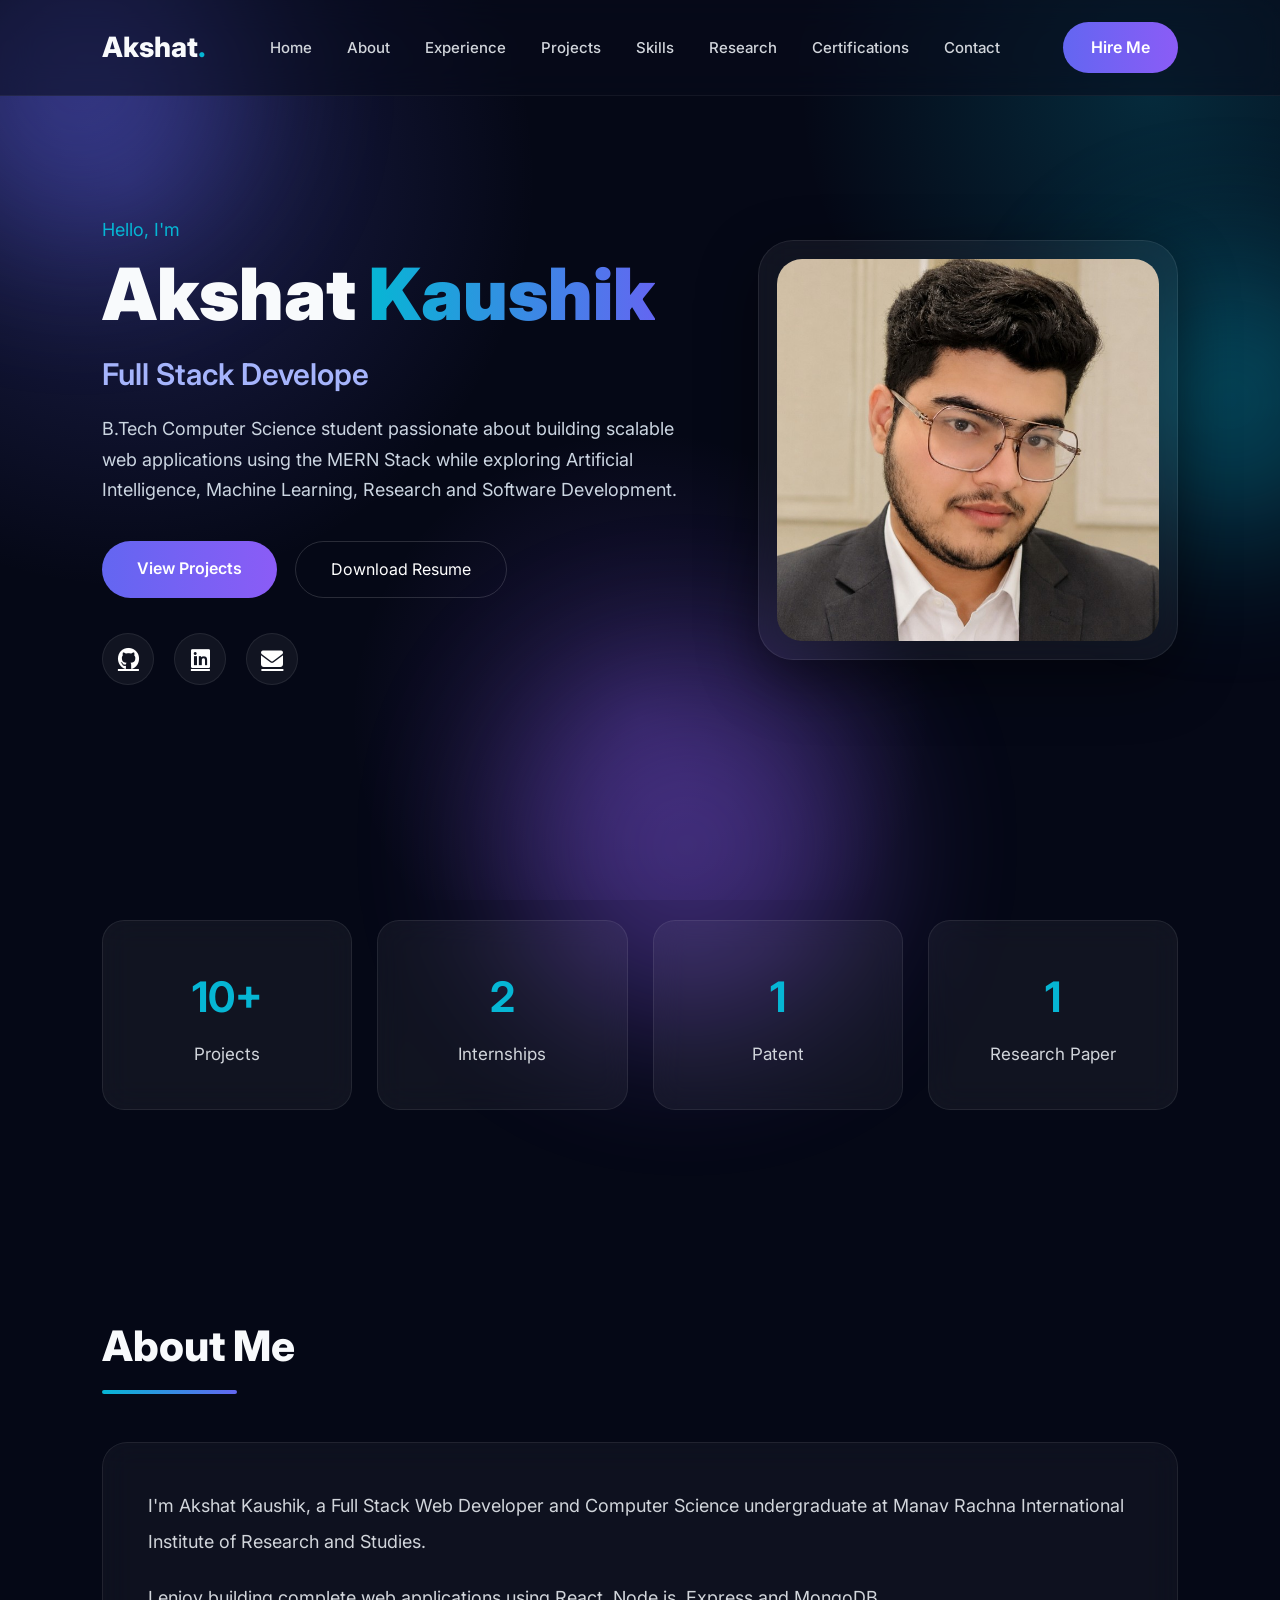
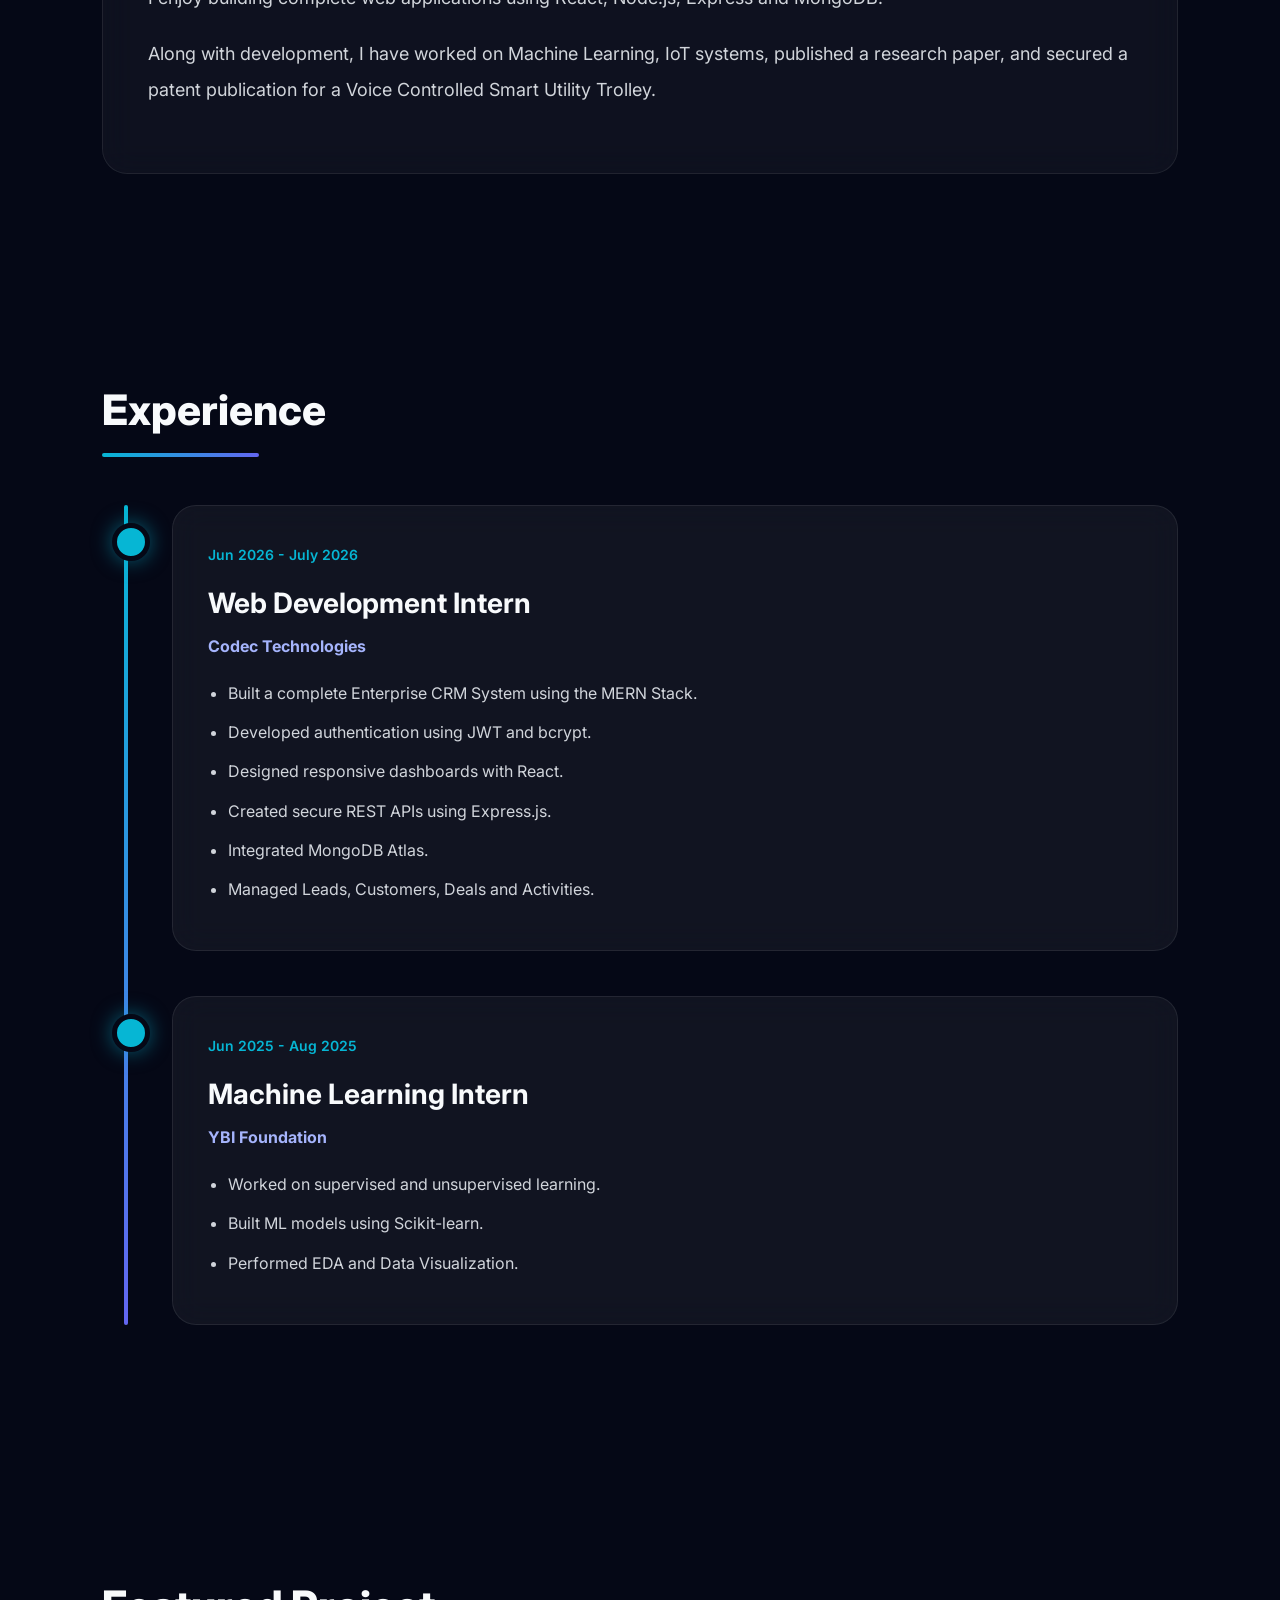
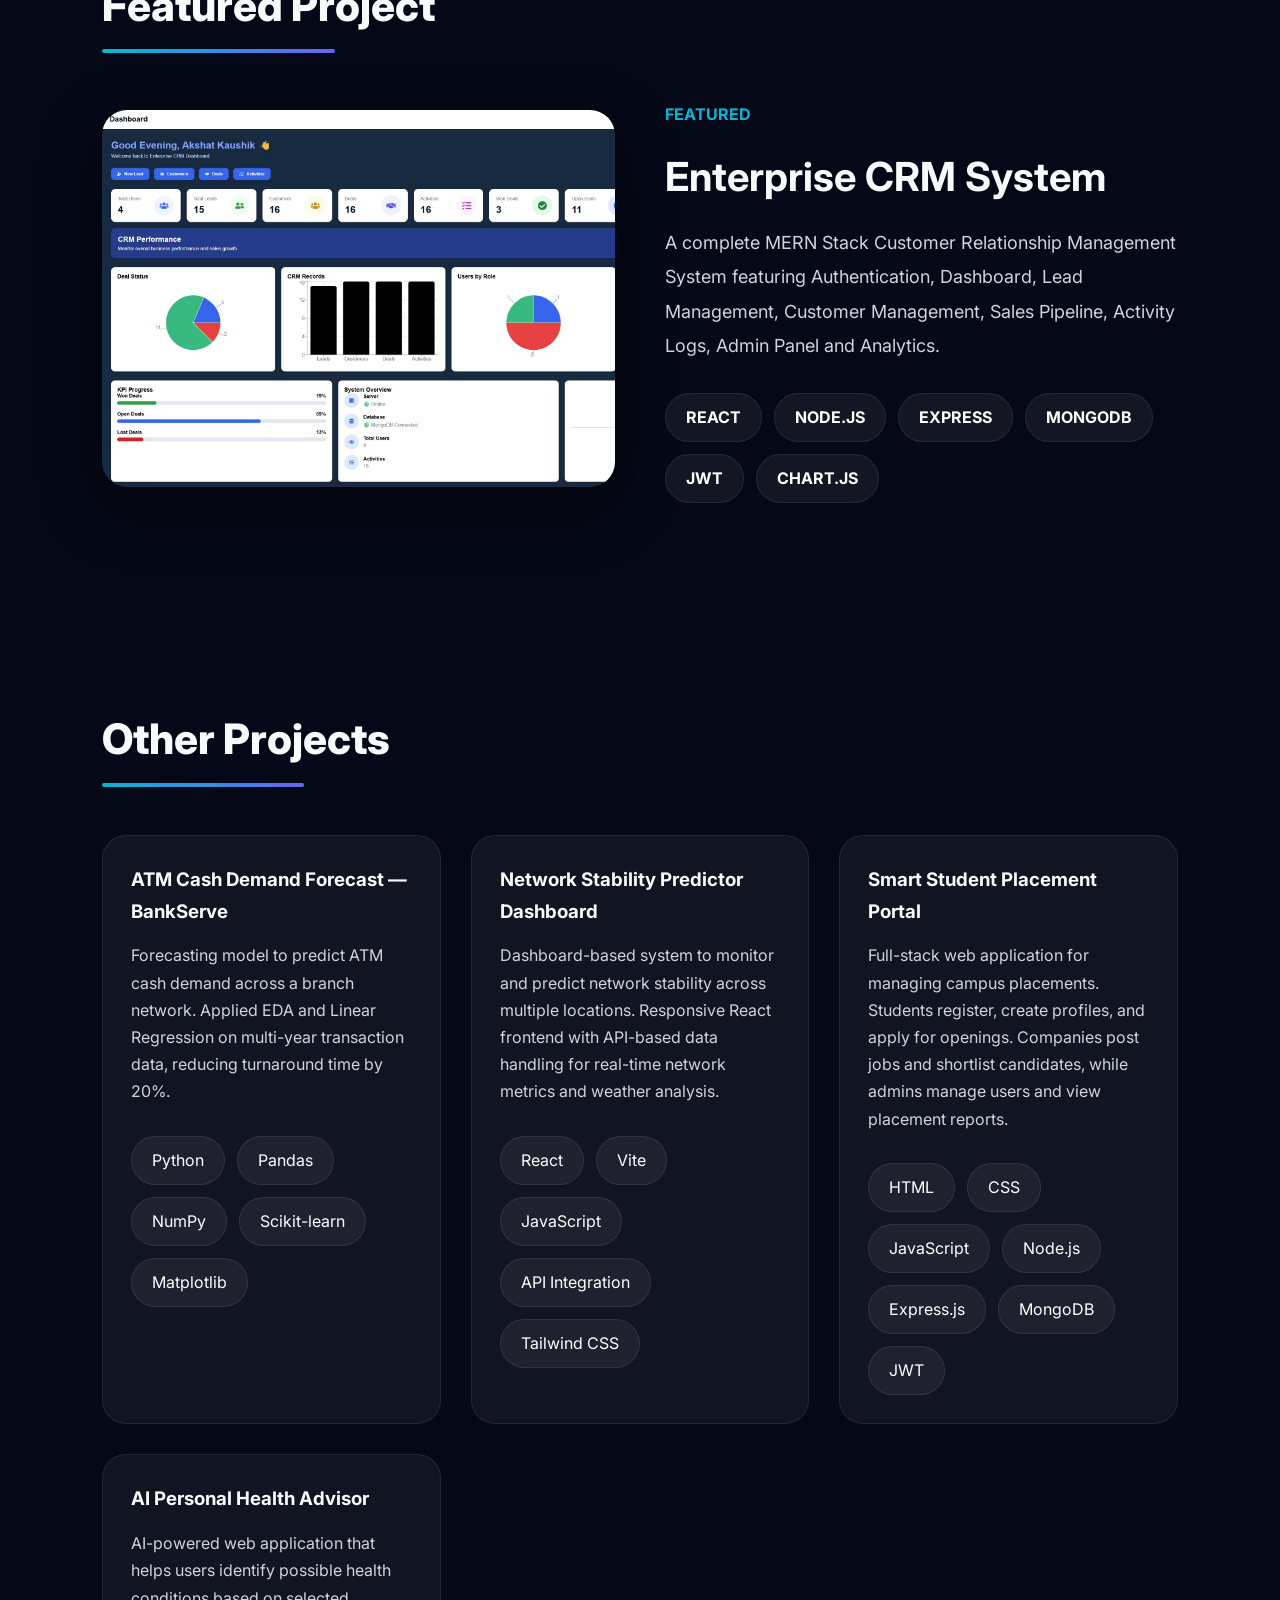
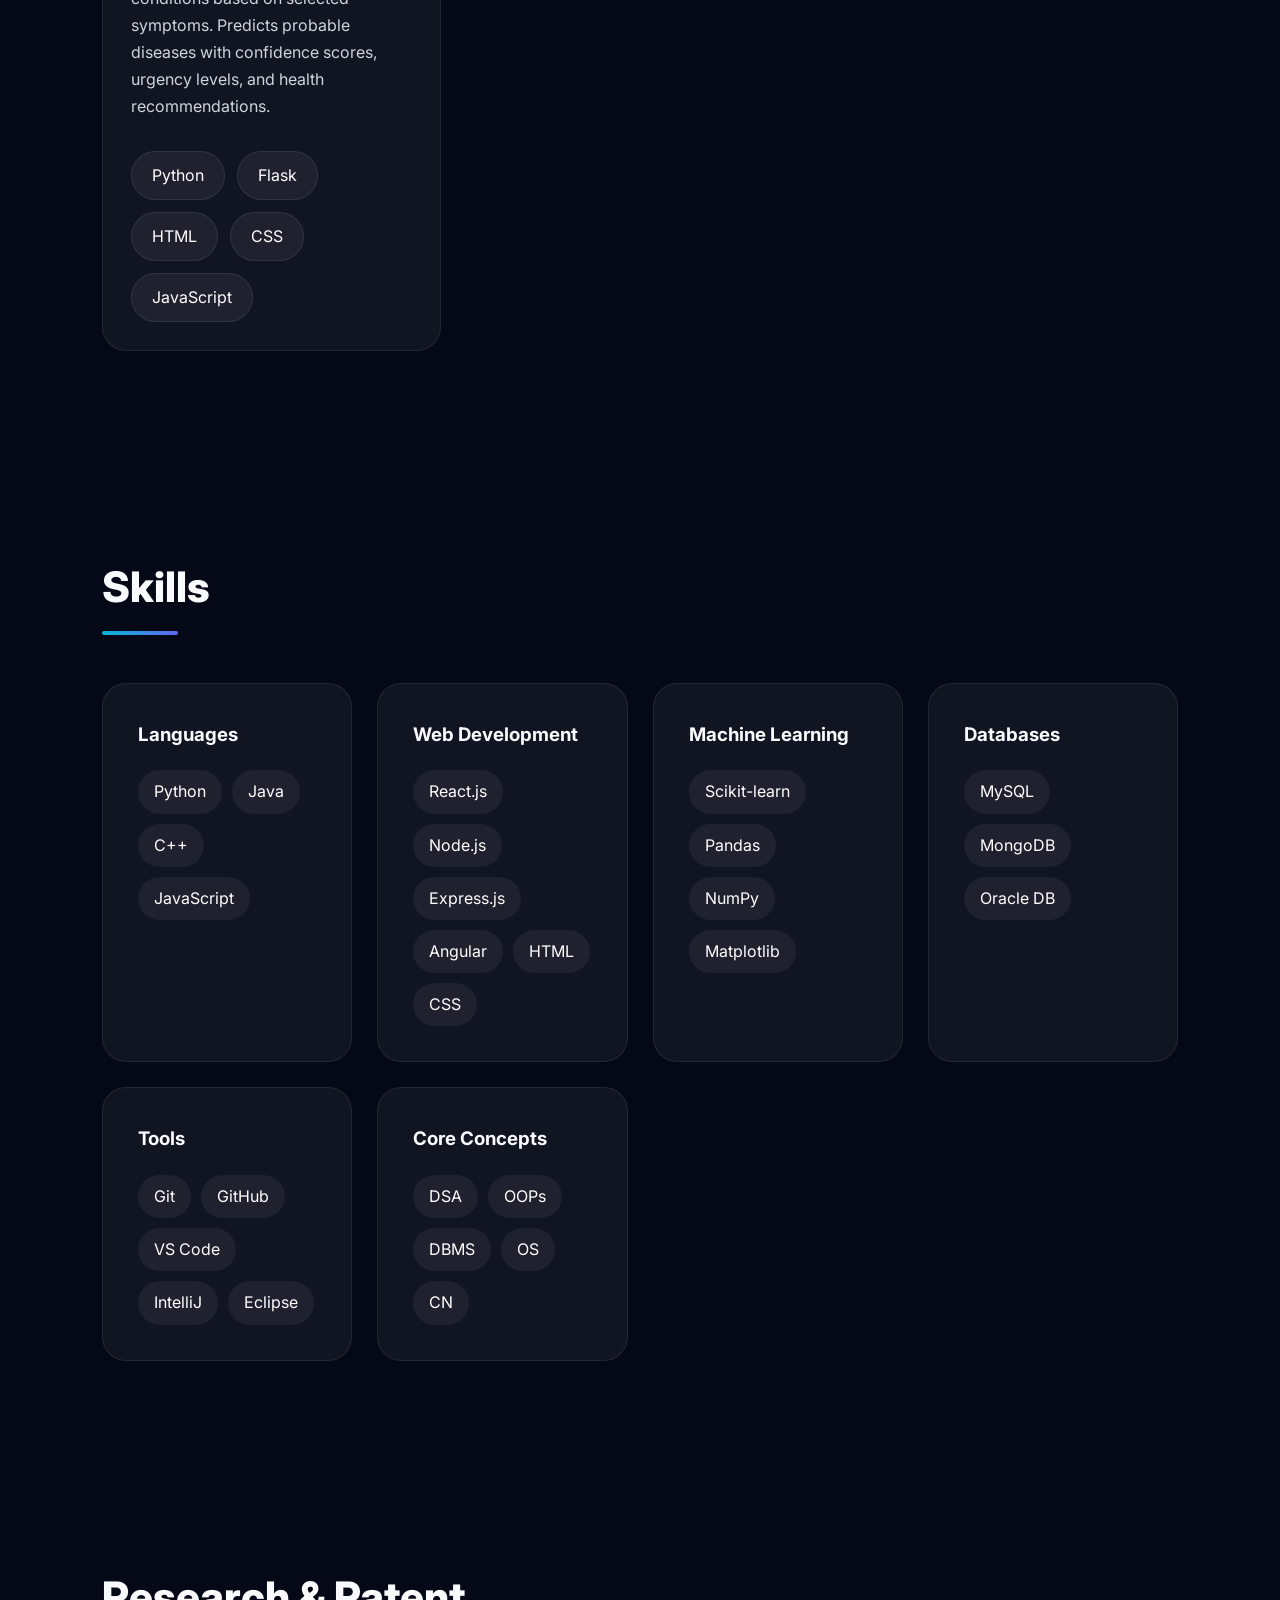
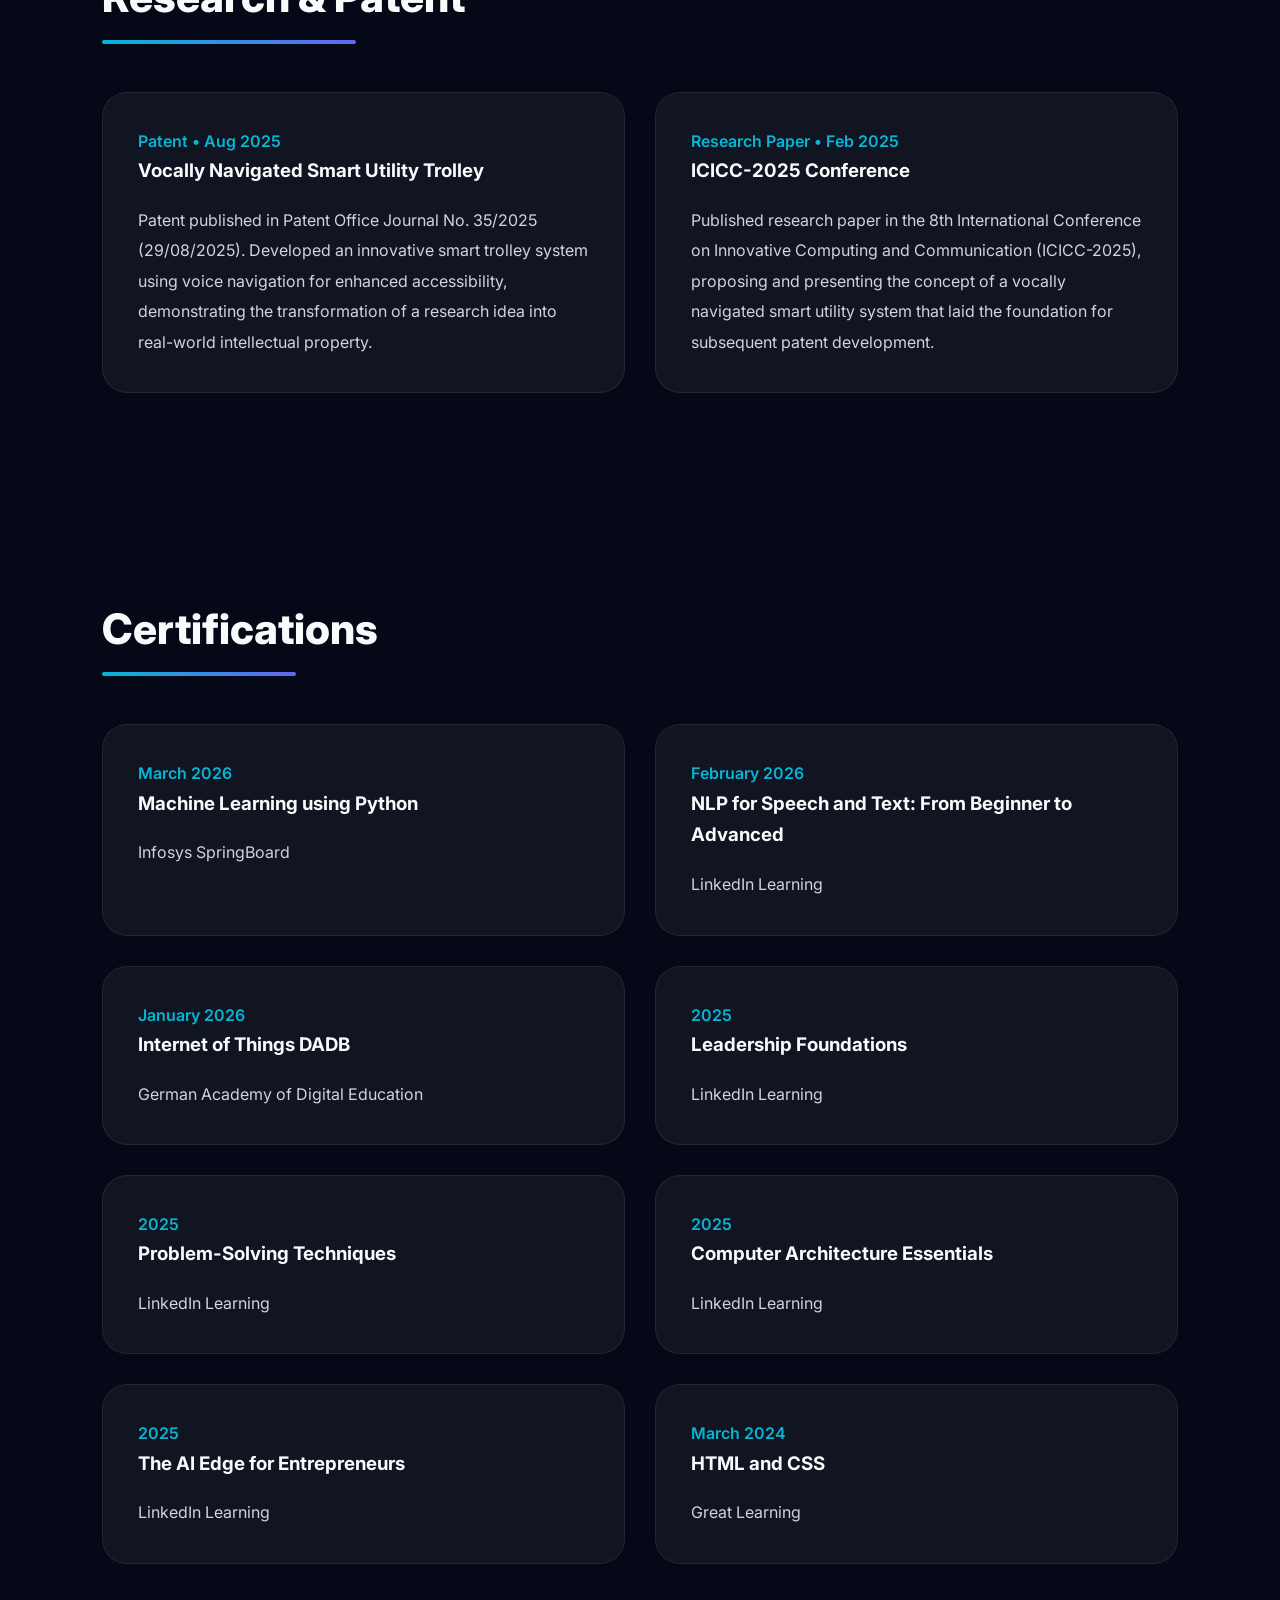
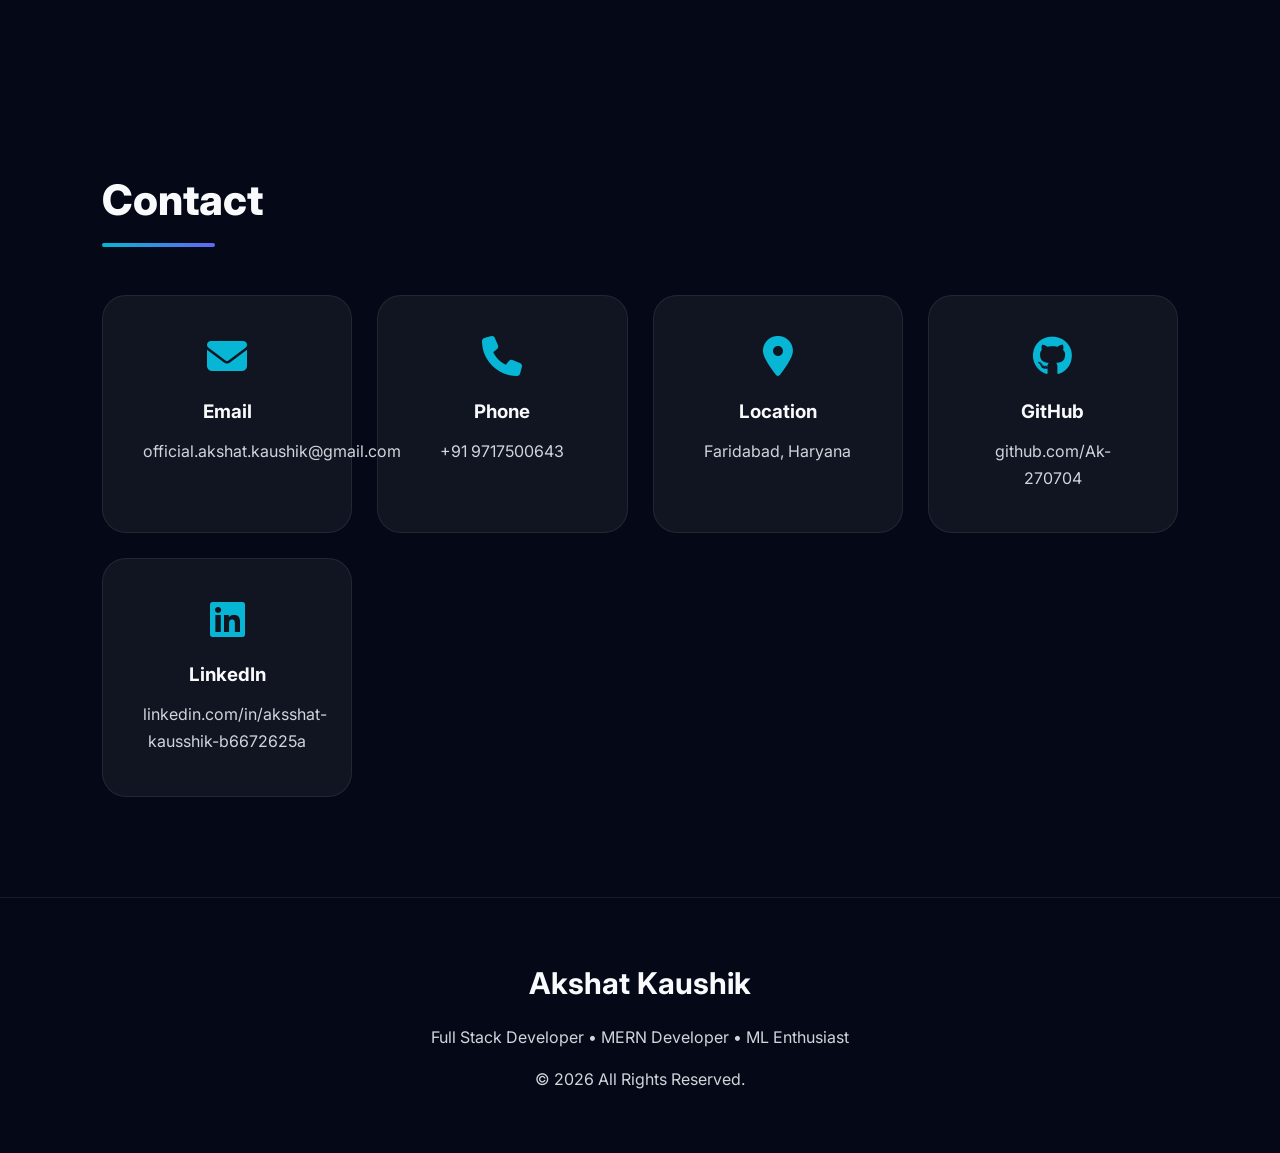
==== commit 31055120: "Add files via upload" ====
--- a/index.html
+++ b/index.html
@@ -118,7 +118,7 @@
 
                 </a>
 
-                <a href="assets/Akshat_Resume.pdf" class="secondary-btn">
+                <a href="Akshat_Resume.pdf" class="secondary-btn">
 
                     Download Resume
 
@@ -155,7 +155,7 @@
 
             <div class="profile-card">
 
-                <img src="assets/profile.jpg"
+                <img src="profile.jpg"
                     alt="Akshat Kaushik">
 
             </div>
@@ -395,7 +395,7 @@
 
             <div class="project-image">
 
-                <img src="assets/crm.png" alt="CRM">
+                <img src="crm.jpg" alt="CRM">
 
             </div>
 
@@ -1212,4 +1212,4 @@
 
 </body>
 
-</html>
+</html>
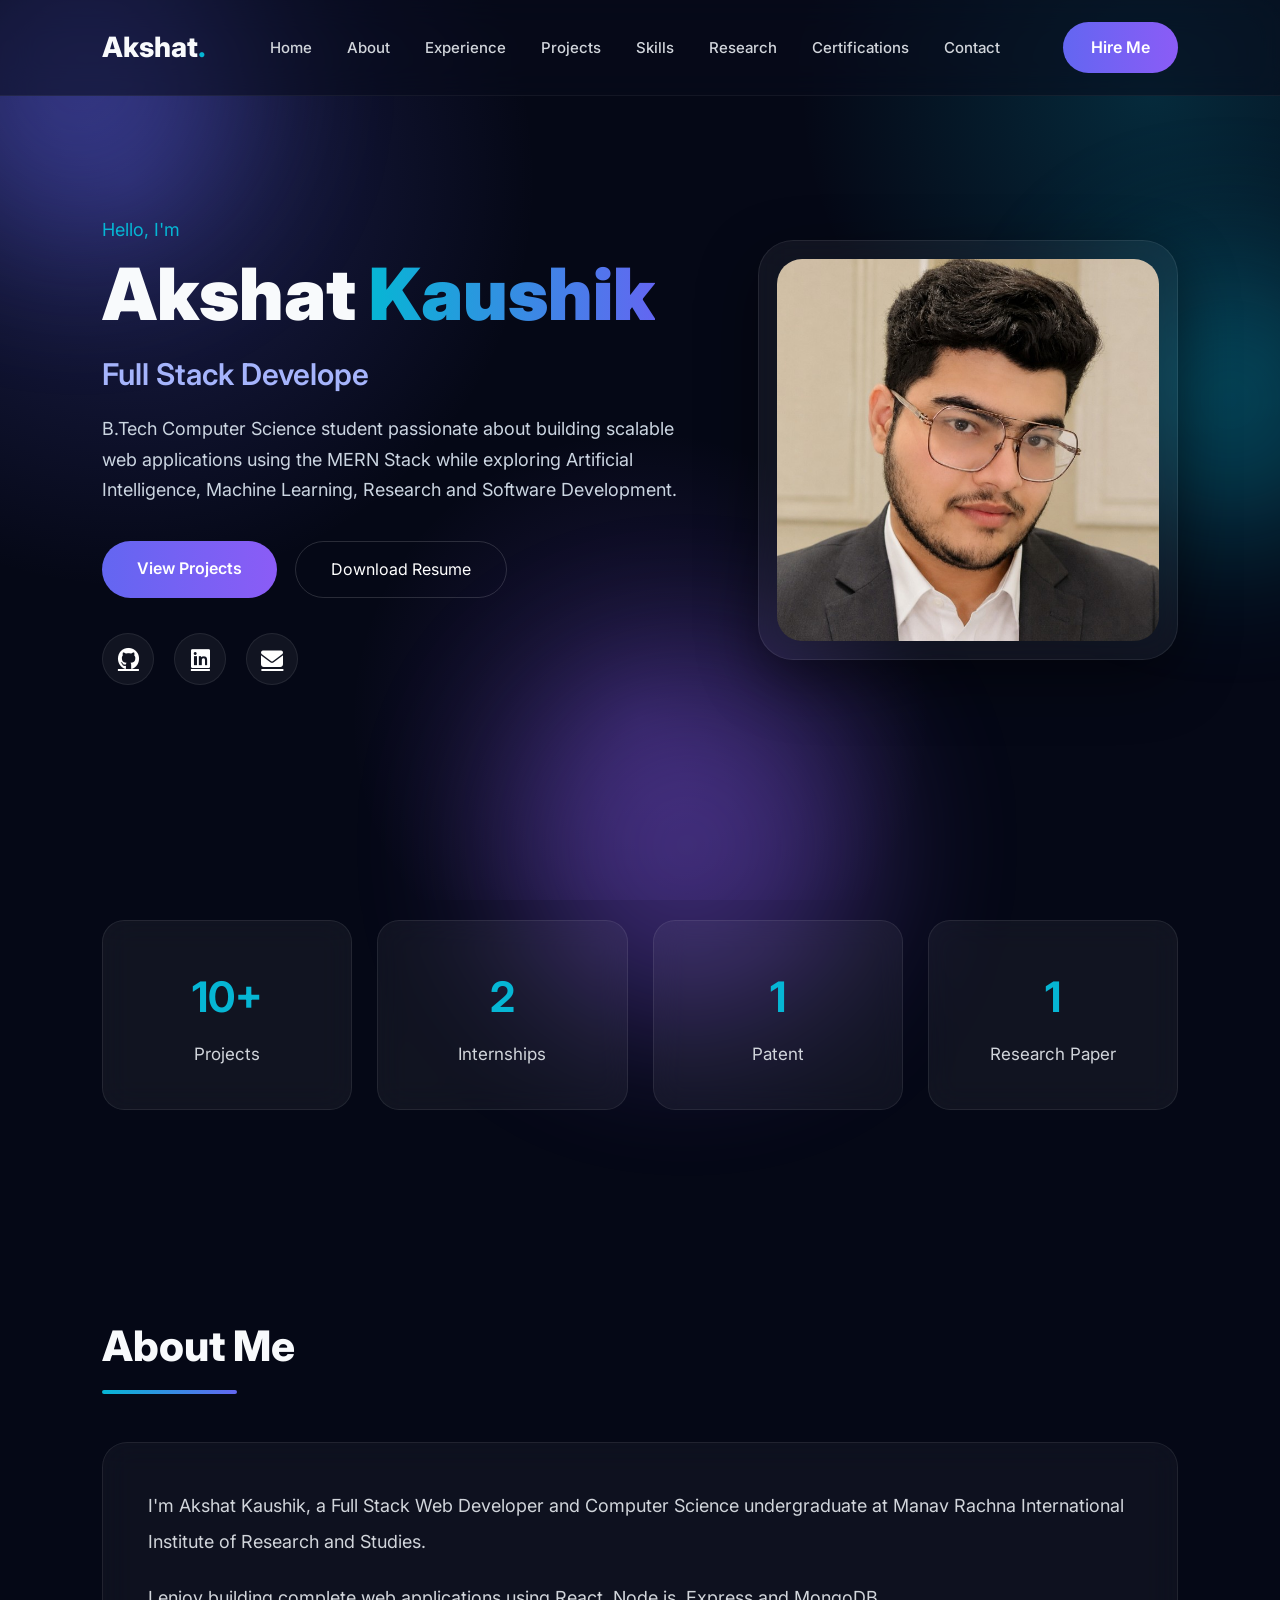
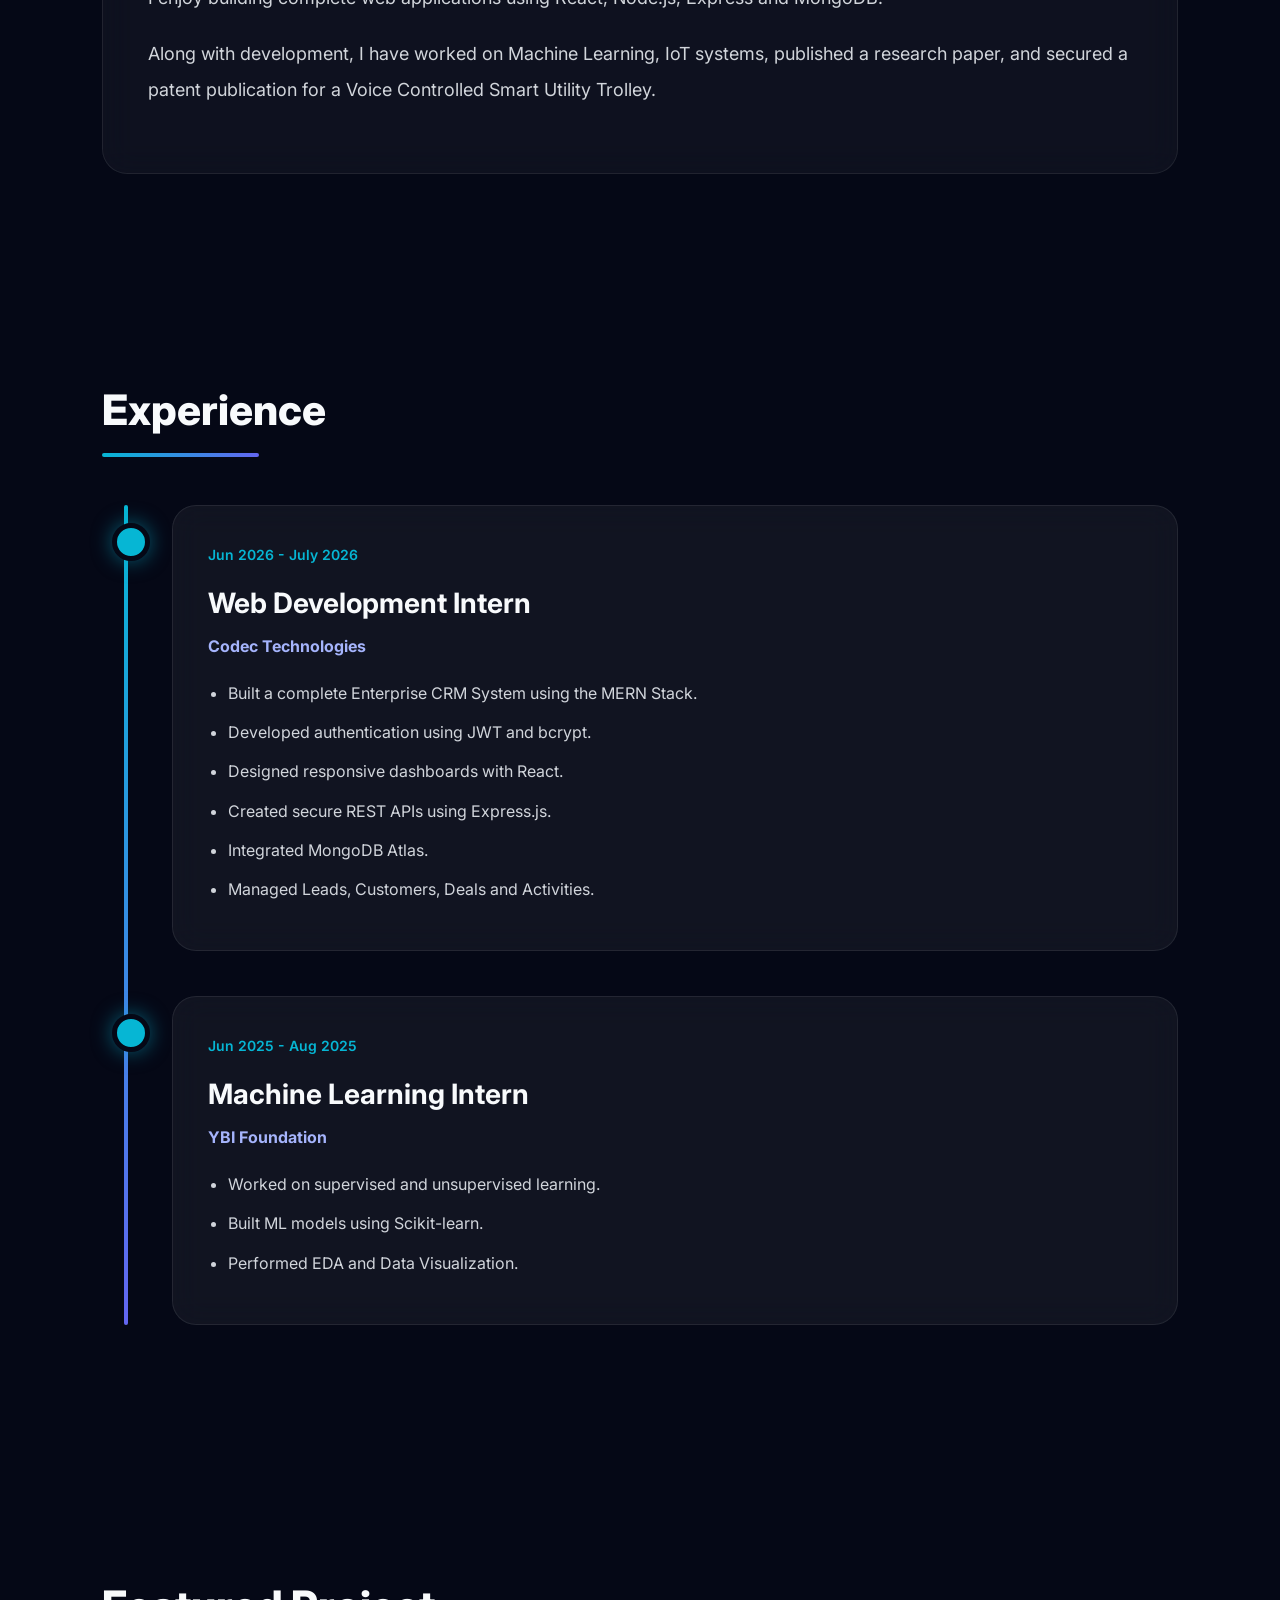
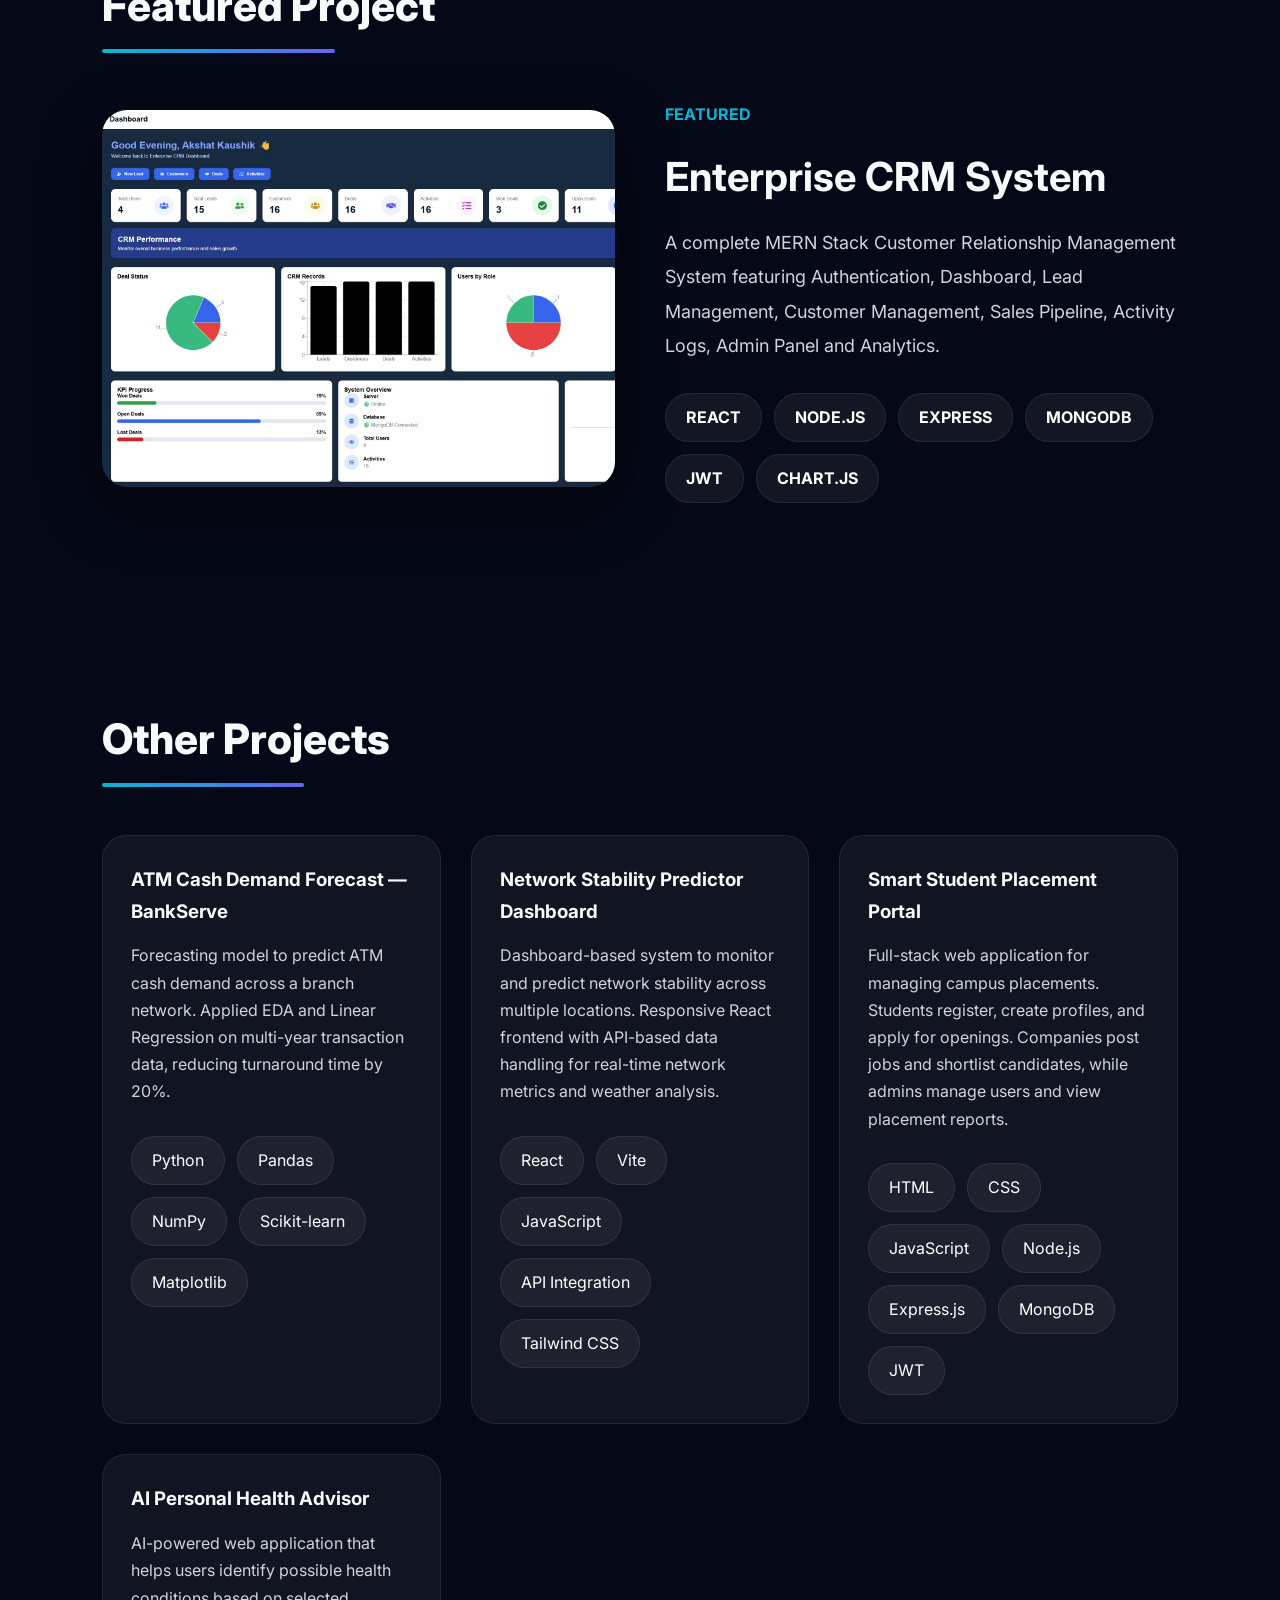
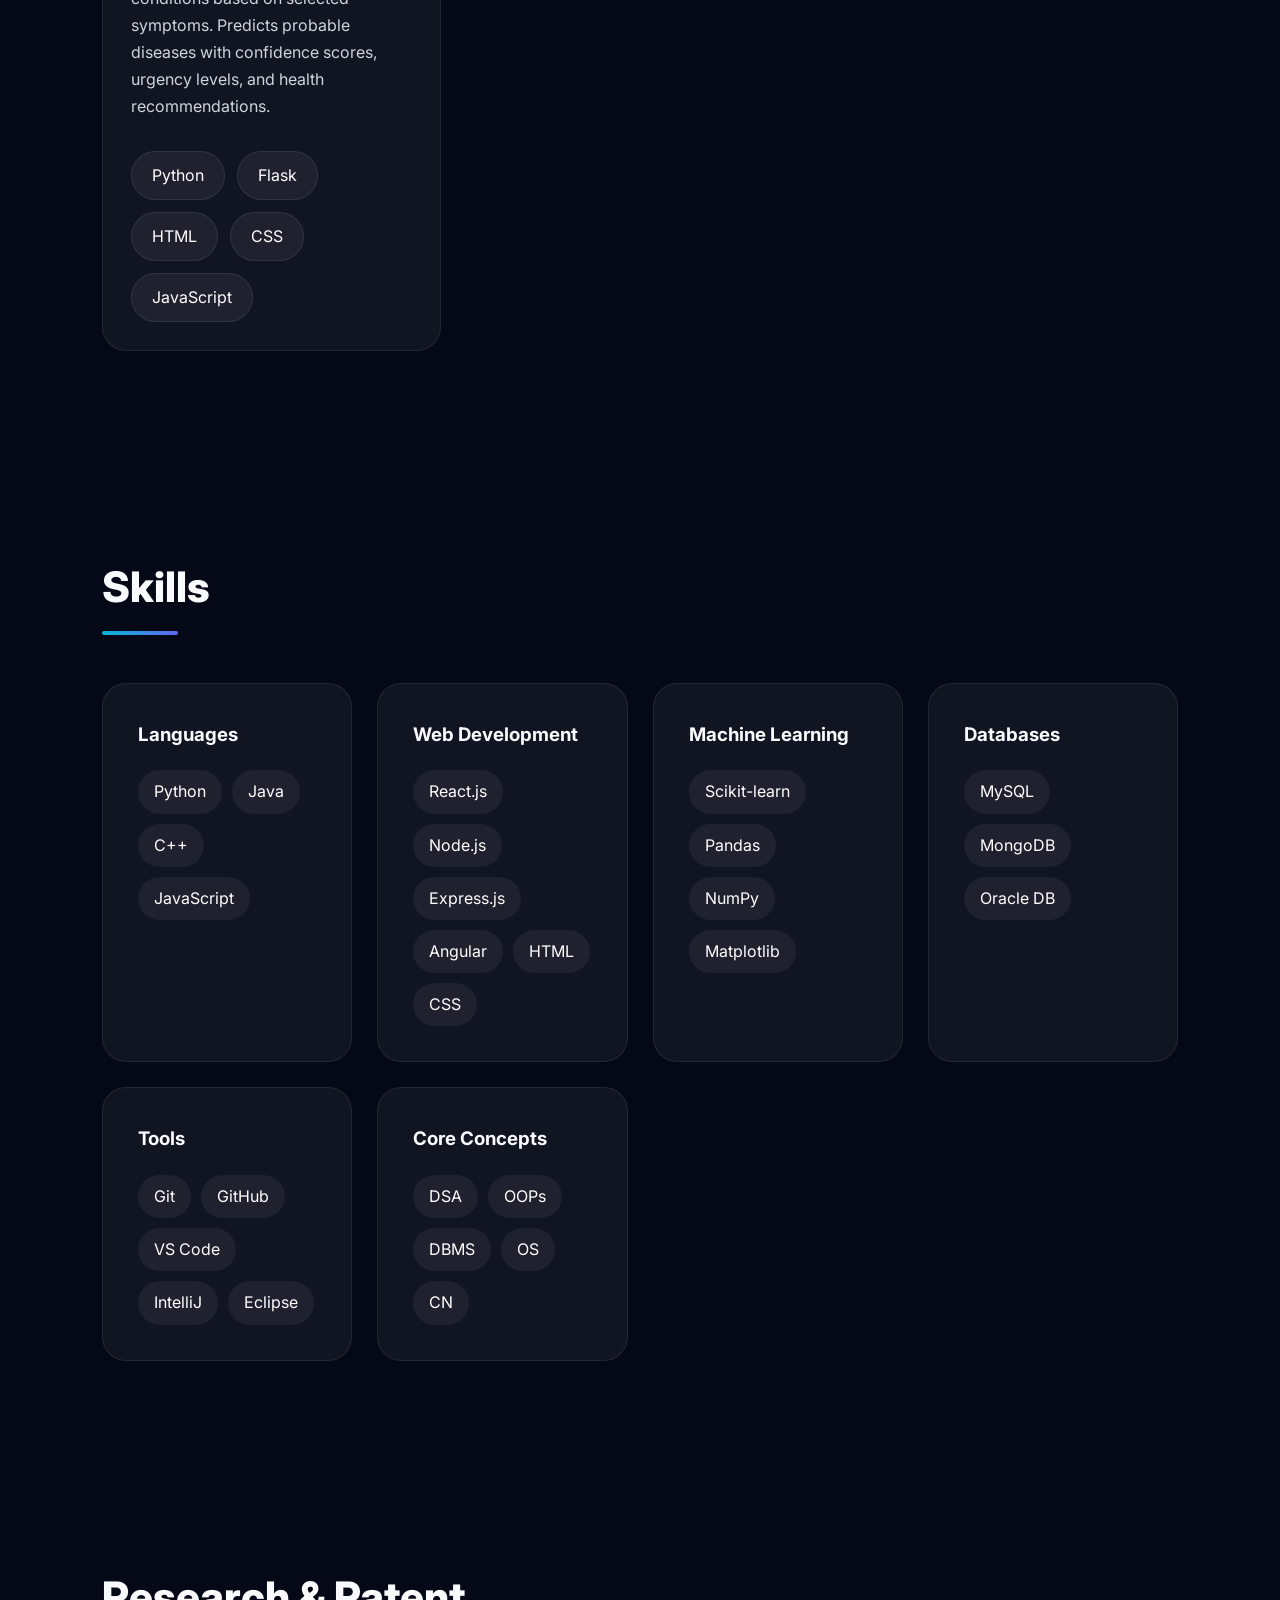
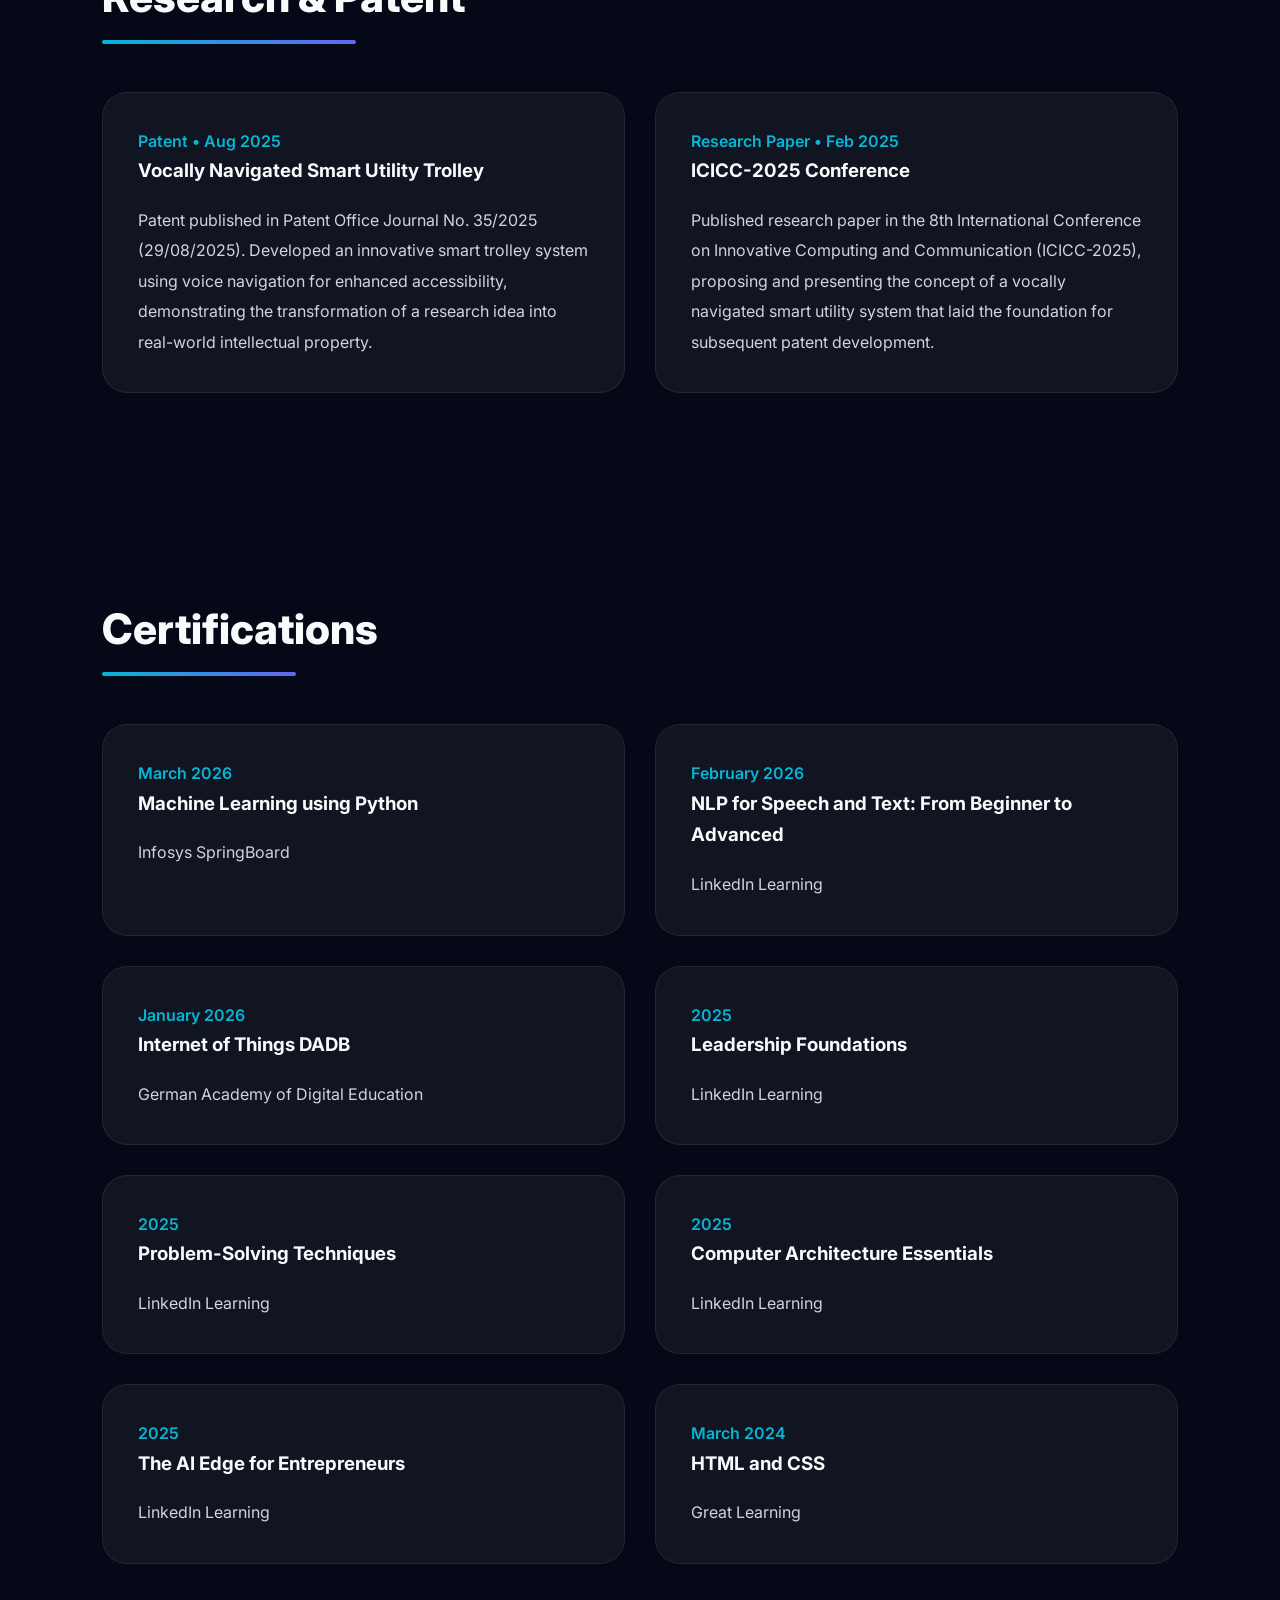
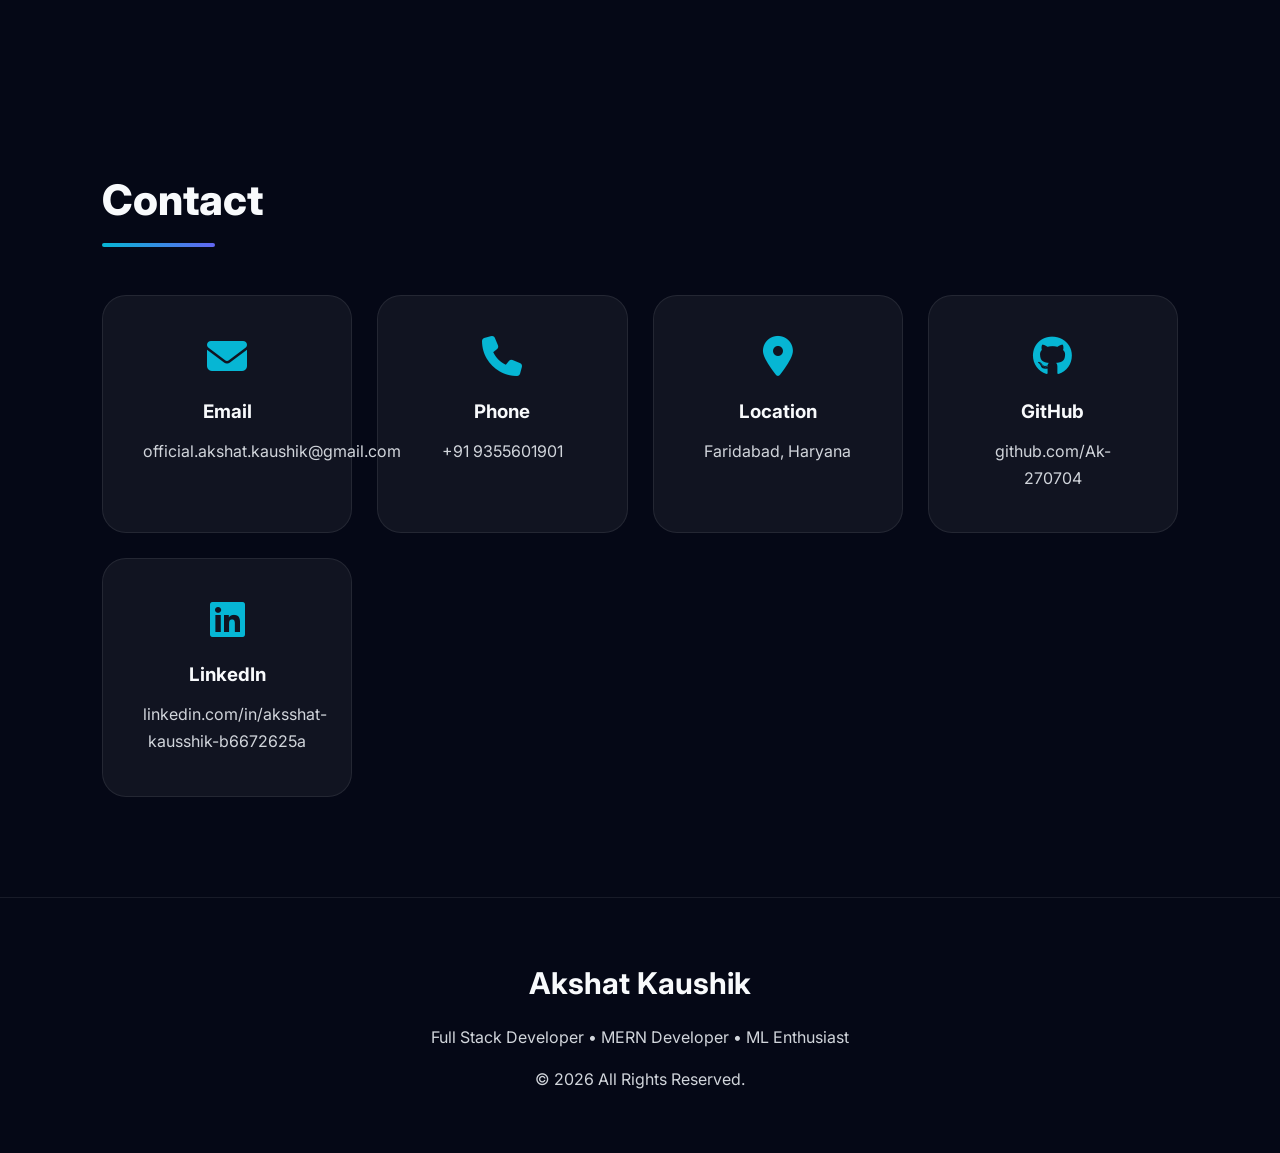
==== commit 23807041: "Update print statement from 'Hello' to 'Goodbye'" ====
--- a/index.html
+++ b/index.html
@@ -118,7 +118,7 @@
 
                 </a>
 
-                <a href="Akshat_Resume.pdf" class="secondary-btn">
+                <a href="Akshat_Kaushik_Resume.pdf" class="secondary-btn">
 
                     Download Resume
 
@@ -1114,9 +1114,9 @@
 
                 </h3>
 
-                <a href="tel:+919717500643">
-
-                    +91 9717500643
+                <a href="tel:+919355601901">
+
+                    +91 9355601901
 
                 </a>
 
@@ -1212,4 +1212,4 @@
 
 </body>
 
-</html>+</html>
